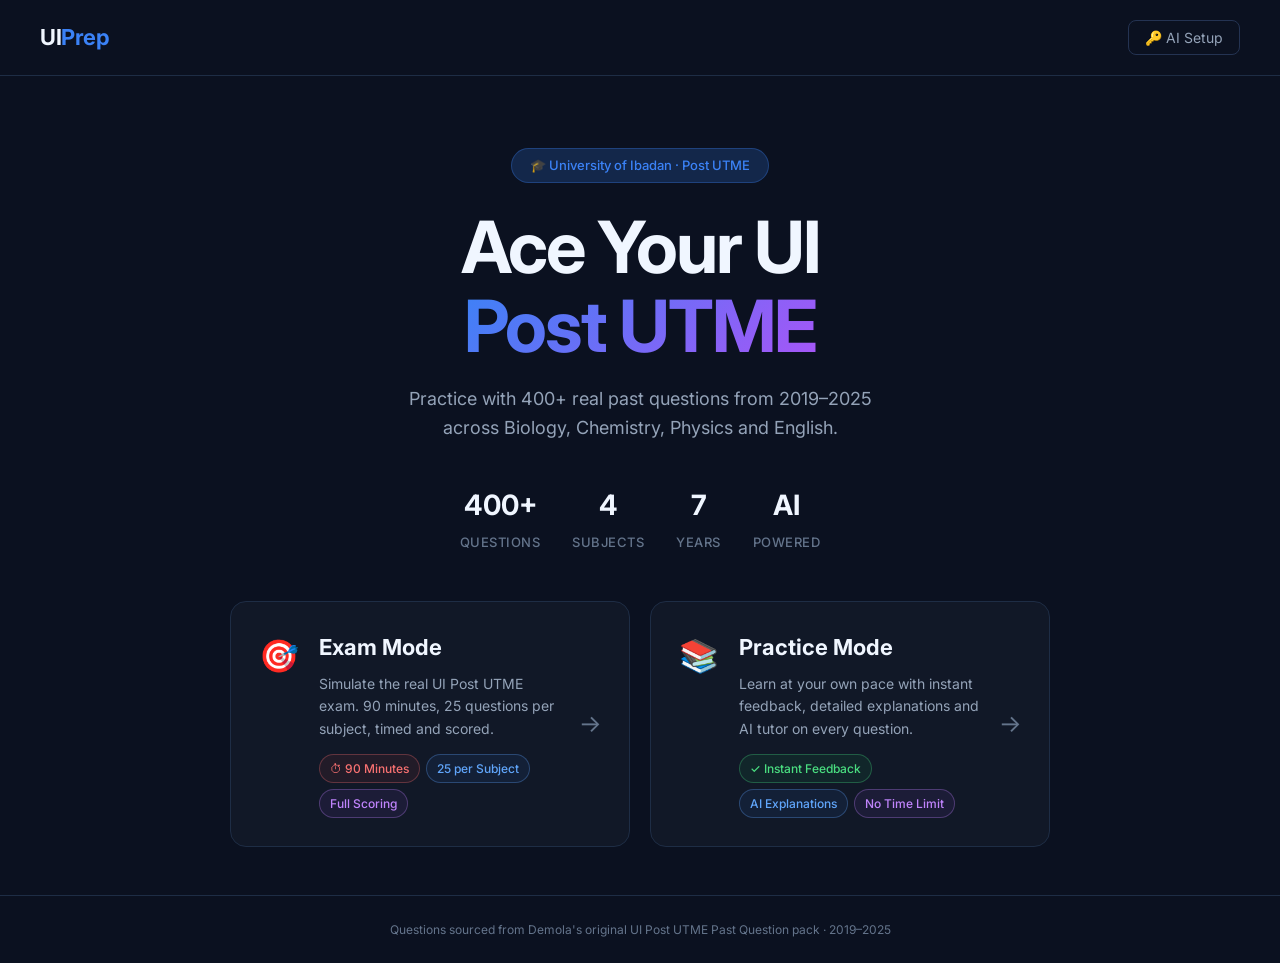
==== frontend/index.html @ 72403f37 "Add favicon and organize app structure and styling Add favicon, update frontend structure with HTML," ====
<!DOCTYPE html>
<html lang="en">
<head>
<meta charset="UTF-8">
<meta name="viewport" content="width=device-width, initial-scale=1.0">
<title>UIPrep — UI Post UTME CBT</title>
<link rel="preconnect" href="https://fonts.googleapis.com">
<link href="https://fonts.googleapis.com/css2?family=Inter:wght@300;400;500;600;700&family=JetBrains+Mono:wght@400;500&display=swap" rel="stylesheet">
<link rel="icon" type="image/svg+xml" href="favicon.svg">
<link rel="stylesheet" href="style.css">
</head>
<body>

<div id="screen-home" class="screen active">
  <div class="home-nav">
    <div class="logo">UI<span>Prep</span></div>
    <div class="home-nav-right">
      <button class="btn-ghost" onclick="showAISetup()">🔑 AI Setup</button>
    </div>
  </div>
  <div class="home-hero">
    <div class="hero-badge">🎓 University of Ibadan · Post UTME</div>
    <h1>Ace Your UI<br><span class="hero-highlight">Post UTME</span></h1>
    <p class="hero-sub">Practice with 400+ real past questions from 2019–2025 across Biology, Chemistry, Physics and English.</p>
    <div class="hero-stats">
      <div class="stat"><span class="stat-num">400+</span><span class="stat-label">Questions</span></div>
      <div class="stat"><span class="stat-num">4</span><span class="stat-label">Subjects</span></div>
      <div class="stat"><span class="stat-num">7</span><span class="stat-label">Years</span></div>
      <div class="stat"><span class="stat-num">AI</span><span class="stat-label">Powered</span></div>
    </div>
  </div>
  <div class="home-modes">
    <div class="mode-card exam-card" onclick="openSetup('exam')">
      <div class="mode-icon">🎯</div>
      <div class="mode-info">
        <h2>Exam Mode</h2>
        <p>Simulate the real UI Post UTME exam. 90 minutes, 25 questions per subject, timed and scored.</p>
        <div class="mode-tags">
          <span class="tag tag-red">⏱ 90 Minutes</span>
          <span class="tag tag-blue">25 per Subject</span>
          <span class="tag tag-purple">Full Scoring</span>
        </div>
      </div>
      <div class="mode-arrow">→</div>
    </div>
    <div class="mode-card practice-card" onclick="openSetup('practice')">
      <div class="mode-icon">📚</div>
      <div class="mode-info">
        <h2>Practice Mode</h2>
        <p>Learn at your own pace with instant feedback, detailed explanations and AI tutor on every question.</p>
        <div class="mode-tags">
          <span class="tag tag-green">✓ Instant Feedback</span>
          <span class="tag tag-blue">AI Explanations</span>
          <span class="tag tag-purple">No Time Limit</span>
        </div>
      </div>
      <div class="mode-arrow">→</div>
    </div>
  </div>
  <div class="home-footer">
    Questions sourced from Demola's original UI Post UTME Past Question pack · 2019–2025
  </div>
</div>

<div id="screen-setup" class="screen">
  <div class="setup-container">
    <button class="back-btn" onclick="showScreen('home')">← Back</button>
    <div class="setup-header">
      <h2 id="setup-title">Exam Setup</h2>
      <p id="setup-sub">Configure your session</p>
    </div>
    <div class="setup-body">
      <div class="setup-field">
        <label>Select Subjects</label>
        <div class="subject-grid" id="subject-grid">
          <div class="subj-chip selected" data-subject="Biology" onclick="toggleSubject(this)">🧬 Biology</div>
          <div class="subj-chip selected" data-subject="Chemistry" onclick="toggleSubject(this)">⚗️ Chemistry</div>
          <div class="subj-chip selected" data-subject="Physics" onclick="toggleSubject(this)">⚡ Physics</div>
          <div class="subj-chip selected" data-subject="English" onclick="toggleSubject(this)">📖 English</div>
        </div>
      </div>
      <div class="setup-field">
        <label>Year</label>
        <div class="select-wrap">
          <select id="year-select">
            <option value="random">🎲 Random (Mix All Years)</option>
            <option value="2019">2019</option>
            <option value="2021">2021</option>
            <option value="2022">2022</option>
            <option value="2023">2023</option>
            <option value="2024">2024</option>
            <option value="2025">2025</option>
          </select>
        </div>
      </div>
      <div class="setup-field" id="count-field">
        <label>Questions per Subject</label>
        <div class="select-wrap">
          <select id="count-select">
            <option value="10">10 Questions</option>
            <option value="20">20 Questions</option>
            <option value="25" selected>25 Questions</option>
            <option value="all">All Available</option>
          </select>
        </div>
      </div>
      <div class="setup-info" id="exam-info">
        <div class="info-row">⏱ Total time: <strong>90 minutes</strong></div>
        <div class="info-row">📝 Questions: <strong>25 per subject</strong></div>
        <div class="info-row">🎯 Format: <strong>Subject-by-subject navigation</strong></div>
      </div>
    </div>
    <button class="btn-primary full-width" onclick="startSession()" id="start-btn">Start Session →</button>
  </div>
</div>

<div id="screen-quiz" class="screen">
  <div class="quiz-layout">
    <div class="quiz-topbar">
      <div class="quiz-logo">UI<span>Prep</span></div>
      <div class="subject-tabs" id="subject-tabs"></div>
      <div class="quiz-topbar-right">
        <div class="timer-wrap" id="timer-wrap">
          <div class="timer-icon">⏱</div>
          <div class="timer-display" id="timer-display">90:00</div>
        </div>
        <button class="btn-submit" onclick="showSubmitConfirm()">Submit</button>
      </div>
    </div>
    <div class="quiz-main">
      <div class="quiz-sidebar">
        <div class="sidebar-header" id="sidebar-header">Biology · 25 Questions</div>
        <div class="q-grid" id="q-grid"></div>
        <div class="sidebar-legend">
          <div class="legend-item"><div class="legend-dot answered"></div> Answered</div>
          <div class="legend-item"><div class="legend-dot flagged"></div> Flagged</div>
          <div class="legend-item"><div class="legend-dot current"></div> Current</div>
          <div class="legend-item"><div class="legend-dot unanswered"></div> Unanswered</div>
        </div>
        <div class="sidebar-progress" id="sidebar-progress"></div>
      </div>
      <div class="quiz-content">
        <div class="q-header">
          <div class="q-meta">
            <span class="q-subject-tag" id="q-subject-tag">Biology</span>
            <span class="q-number">Question <span id="q-num">1</span> of <span id="q-total">25</span></span>
          </div>
          <div class="q-actions">
            <button class="btn-flag" id="flag-btn" onclick="toggleFlag()">⚑ Flag</button>
            <button class="btn-ai" id="ai-hint-btn" onclick="askAI('hint')">🤖 Hint</button>
          </div>
        </div>
        <div class="question-card">
          <div class="q-text" id="q-text">Loading question...</div>
          <div class="options-list" id="options-list"></div>
          <div class="explanation-panel" id="explanation-panel" style="display:none"></div>
          <div class="ai-panel" id="ai-panel" style="display:none">
            <div class="ai-header">
              <span>🤖 AI Assistant</span>
              <button onclick="closeAI()">✕</button>
            </div>
            <div class="ai-content" id="ai-content">
              <div class="ai-loading">Thinking...</div>
            </div>
            <div class="ai-actions" id="ai-actions">
              <button class="btn-ai-action" onclick="askAI('explain')">Full Explanation</button>
            </div>
          </div>
        </div>
        <div class="quiz-footer">
          <button class="btn-nav prev" id="prev-btn" onclick="navigate(-1)">← Previous</button>
          <div class="footer-center">
            <span id="footer-progress">1 / 25</span>
          </div>
          <button class="btn-nav next" id="next-btn" onclick="navigate(1)">Next →</button>
        </div>
      </div>
    </div>
  </div>
</div>

<div id="screen-results" class="screen">
  <div class="results-container">
    <div class="results-header">
      <div class="logo">UI<span>Prep</span></div>
      <h2>Exam Results</h2>
    </div>
    <div class="score-hero">
      <div class="score-circle" id="score-circle">
        <div class="score-percent" id="score-percent">0%</div>
        <div class="score-label">Overall Score</div>
      </div>
      <div class="score-breakdown" id="score-breakdown"></div>
    </div>
    <div class="results-message" id="results-message"></div>
    <div class="subject-scores" id="subject-scores"></div>
    <div class="review-section">
      <div class="review-tabs">
        <button class="rtab active" onclick="setReviewTab('all', this)">All Questions</button>
        <button class="rtab" onclick="setReviewTab('wrong', this)">Wrong</button>
        <button class="rtab" onclick="setReviewTab('unanswered', this)">Unanswered</button>
        <button class="rtab" onclick="setReviewTab('correct', this)">Correct</button>
      </div>
      <div class="review-list" id="review-list"></div>
    </div>
    <div class="results-footer">
      <button class="btn-secondary" onclick="showScreen('home')">← Home</button>
      <button class="btn-primary" onclick="retrySession()">↺ Retry</button>
      <button class="btn-secondary" onclick="openSetup(lastMode)">+ New Session</button>
    </div>
  </div>
</div>

<div class="modal-overlay" id="submit-modal">
  <div class="modal">
    <h3>Submit Exam?</h3>
    <p id="submit-modal-msg">You have unanswered questions. Submit anyway?</p>
    <div class="modal-btns">
      <button class="btn-secondary" onclick="closeModal('submit-modal')">Continue Exam</button>
      <button class="btn-primary" onclick="submitExam()">Submit Now</button>
    </div>
  </div>
</div>

<div class="modal-overlay" id="ai-key-modal">
  <div class="modal ai-modal">
    <div class="ai-modal-header">
      <h3>🤖 AI Setup — Get Free Access</h3>
      <button onclick="closeModal('ai-key-modal')">✕</button>
    </div>
    <div class="ai-modal-body">
      <p>UIPrep uses Google Gemini AI (free tier) to explain questions and give hints.</p>
      <div class="ai-steps">
        <div class="ai-step">
          <span class="step-num">1</span>
          <span>Go to <strong>aistudio.google.com</strong> and sign in with Google</span>
        </div>
        <div class="ai-step">
          <span class="step-num">2</span>
          <span>Click <strong>"Get API key"</strong> → Create API key (completely free)</span>
        </div>
        <div class="ai-step">
          <span class="step-num">3</span>
          <span>Add the key to your Replit secrets as <strong>GEMINI_API_KEY</strong></span>
        </div>
      </div>
      <div class="ai-status" id="ai-status-display">
        Checking AI status...
      </div>
      <p class="ai-note">Without an API key, AI will still work using built-in explanations.</p>
    </div>
    <button class="btn-primary full-width" onclick="closeModal('ai-key-modal')">Got It</button>
  </div>
</div>

<div class="toast" id="toast"></div>

<script src="app.js"></script>
</body>
</html>
---- frontend/style.css ----
*,*::before,*::after{box-sizing:border-box;margin:0;padding:0}
:root{
  --bg:#0b1120;
  --surface:#111827;
  --surface2:#1a2236;
  --border:#1e2d45;
  --border2:#243352;
  --accent:#3b82f6;
  --accent-hover:#2563eb;
  --accent-glow:rgba(59,130,246,0.2);
  --text:#f0f6ff;
  --text2:#94a3b8;
  --text3:#64748b;
  --correct:#22c55e;
  --correct-bg:rgba(34,197,94,0.12);
  --wrong:#ef4444;
  --wrong-bg:rgba(239,68,68,0.12);
  --flag:#f59e0b;
  --flag-bg:rgba(245,158,11,0.12);
  --purple:#a855f7;
  --green:#22c55e;
  --red:#ef4444;
  --bio:#10b981;
  --chem:#f59e0b;
  --phys:#3b82f6;
  --eng:#a855f7;
  --radius:12px;
  --radius-sm:8px;
  --shadow:0 4px 24px rgba(0,0,0,0.4);
  --shadow-sm:0 2px 8px rgba(0,0,0,0.3);
}
body{font-family:'Inter',sans-serif;background:var(--bg);color:var(--text);min-height:100vh;overflow-x:hidden;line-height:1.6}
.screen{display:none}
.screen.active{display:flex;flex-direction:column;min-height:100vh}
button{cursor:pointer;font-family:inherit;border:none;outline:none;transition:all 0.18s}
select{font-family:inherit}
input{font-family:inherit}

/* ── HOME ── */
.home-nav{display:flex;align-items:center;justify-content:space-between;padding:20px 40px;border-bottom:1px solid var(--border)}
.logo{font-size:22px;font-weight:700;color:var(--text);letter-spacing:-0.5px}
.logo span{color:var(--accent)}
.home-nav-right{display:flex;gap:12px}
.btn-ghost{background:transparent;border:1px solid var(--border2);color:var(--text2);padding:8px 16px;border-radius:var(--radius-sm);font-size:14px}
.btn-ghost:hover{border-color:var(--accent);color:var(--accent)}

.home-hero{text-align:center;padding:72px 24px 48px;max-width:680px;margin:0 auto}
.hero-badge{display:inline-block;background:var(--accent-glow);border:1px solid rgba(59,130,246,0.3);color:var(--accent);padding:6px 18px;border-radius:100px;font-size:13px;font-weight:500;margin-bottom:24px}
.home-hero h1{font-size:clamp(42px,7vw,72px);font-weight:700;line-height:1.1;letter-spacing:-2px;margin-bottom:20px;color:var(--text)}
.hero-highlight{background:linear-gradient(135deg,var(--accent),var(--purple));-webkit-background-clip:text;-webkit-text-fill-color:transparent;background-clip:text}
.hero-sub{color:var(--text2);font-size:18px;margin-bottom:40px;max-width:500px;margin-left:auto;margin-right:auto}
.hero-stats{display:flex;gap:32px;justify-content:center;flex-wrap:wrap}
.stat{display:flex;flex-direction:column;align-items:center;gap:4px}
.stat-num{font-size:28px;font-weight:700;color:var(--text)}
.stat-label{font-size:13px;color:var(--text3);font-weight:500;text-transform:uppercase;letter-spacing:0.5px}

.home-modes{display:flex;gap:20px;padding:0 40px 48px;max-width:900px;margin:0 auto;width:100%}
.mode-card{display:flex;align-items:flex-start;gap:20px;background:var(--surface);border:1px solid var(--border);border-radius:16px;padding:28px;cursor:pointer;transition:all 0.2s;flex:1}
.mode-card:hover{border-color:var(--accent);transform:translateY(-2px);box-shadow:0 8px 32px rgba(59,130,246,0.15)}
.mode-icon{font-size:32px;flex-shrink:0}
.mode-info{flex:1}
.mode-info h2{font-size:22px;font-weight:700;margin-bottom:8px}
.mode-info p{color:var(--text2);font-size:14px;line-height:1.6;margin-bottom:14px}
.mode-tags{display:flex;flex-wrap:wrap;gap:6px}
.tag{font-size:12px;font-weight:500;padding:4px 10px;border-radius:100px;border:1px solid}
.tag-red{color:#f87171;border-color:rgba(248,113,113,0.3);background:rgba(239,68,68,0.08)}
.tag-green{color:#4ade80;border-color:rgba(74,222,128,0.3);background:rgba(34,197,94,0.08)}
.tag-blue{color:#60a5fa;border-color:rgba(96,165,250,0.3);background:rgba(59,130,246,0.08)}
.tag-purple{color:#c084fc;border-color:rgba(192,132,252,0.3);background:rgba(168,85,247,0.08)}
.mode-arrow{font-size:24px;color:var(--text3);align-self:center}
.exam-card:hover .mode-arrow,.practice-card:hover .mode-arrow{color:var(--accent);transform:translateX(4px)}
.home-footer{text-align:center;color:var(--text3);font-size:12px;padding:24px;border-top:1px solid var(--border);margin-top:auto}

/* ── SETUP ── */
#screen-setup.active{align-items:center;justify-content:center;padding:40px 20px}
.setup-container{background:var(--surface);border:1px solid var(--border);border-radius:20px;padding:40px;width:100%;max-width:520px;box-shadow:var(--shadow)}
.back-btn{background:transparent;border:1px solid var(--border2);color:var(--text2);padding:8px 16px;border-radius:var(--radius-sm);font-size:14px;margin-bottom:24px}
.back-btn:hover{border-color:var(--accent);color:var(--accent)}
.setup-header{margin-bottom:32px}
.setup-header h2{font-size:24px;font-weight:700;margin-bottom:6px}
.setup-header p{color:var(--text2);font-size:14px}
.setup-field{margin-bottom:22px}
.setup-field label{display:block;font-size:13px;font-weight:600;color:var(--text2);text-transform:uppercase;letter-spacing:0.5px;margin-bottom:10px}
.subject-grid{display:flex;flex-wrap:wrap;gap:8px}
.subj-chip{padding:9px 18px;border:1px solid var(--border2);border-radius:100px;font-size:14px;font-weight:500;cursor:pointer;color:var(--text2);transition:all 0.15s;user-select:none}
.subj-chip:hover{border-color:var(--accent);color:var(--accent)}
.subj-chip.selected{background:var(--accent-glow);border-color:var(--accent);color:var(--accent)}
.select-wrap{position:relative}
.select-wrap select{width:100%;background:var(--surface2);border:1px solid var(--border2);color:var(--text);padding:12px 16px;border-radius:var(--radius-sm);font-size:15px;appearance:none;cursor:pointer}
.select-wrap select:focus{outline:none;border-color:var(--accent)}
.setup-info{background:var(--bg);border:1px solid var(--border);border-radius:var(--radius-sm);padding:16px;margin-bottom:24px}
.info-row{font-size:14px;color:var(--text2);padding:4px 0}
.info-row strong{color:var(--text)}
.btn-primary{background:var(--accent);color:#fff;padding:14px 28px;border-radius:var(--radius-sm);font-size:15px;font-weight:600}
.btn-primary:hover{background:var(--accent-hover);transform:translateY(-1px)}
.btn-secondary{background:var(--surface2);color:var(--text);border:1px solid var(--border2);padding:12px 24px;border-radius:var(--radius-sm);font-size:14px;font-weight:500}
.btn-secondary:hover{border-color:var(--accent);color:var(--accent)}
.full-width{width:100%}

/* ── QUIZ LAYOUT ── */
#screen-quiz.active{display:flex;flex-direction:column;height:100vh;overflow:hidden}
.quiz-layout{display:flex;flex-direction:column;height:100vh}

.quiz-topbar{display:flex;align-items:center;background:var(--surface);border-bottom:1px solid var(--border);padding:0 20px;height:56px;flex-shrink:0;gap:12px}
.quiz-logo{font-size:18px;font-weight:700;flex-shrink:0}
.quiz-logo span{color:var(--accent)}
.subject-tabs{display:flex;gap:4px;flex:1;overflow-x:auto;padding:8px 0;scrollbar-width:none}
.subject-tabs::-webkit-scrollbar{display:none}
.subj-tab{padding:6px 14px;border-radius:6px;font-size:13px;font-weight:500;color:var(--text3);background:transparent;border:none;cursor:pointer;transition:all 0.15s;white-space:nowrap;position:relative}
.subj-tab:hover{color:var(--text);background:var(--surface2)}
.subj-tab.active{color:var(--text);background:var(--surface2);border-bottom:2px solid var(--accent)}
.subj-tab .tab-count{font-size:11px;padding:1px 6px;border-radius:100px;margin-left:6px;background:var(--bg)}
.subj-tab.active .tab-count{background:var(--accent);color:#fff}
.subj-tab[data-color="bio"].active{border-color:var(--bio)}
.subj-tab[data-color="chem"].active{border-color:var(--chem)}
.subj-tab[data-color="phys"].active{border-color:var(--phys)}
.subj-tab[data-color="eng"].active{border-color:var(--eng)}

.quiz-topbar-right{display:flex;align-items:center;gap:12px;flex-shrink:0}
.timer-wrap{display:flex;align-items:center;gap:6px;background:var(--bg);border:1px solid var(--border2);border-radius:var(--radius-sm);padding:6px 12px}
.timer-icon{font-size:14px}
.timer-display{font-family:'JetBrains Mono',monospace;font-size:16px;font-weight:600;color:var(--text);min-width:52px}
.timer-wrap.warn .timer-display{color:var(--flag)}
.timer-wrap.danger .timer-display{color:var(--red);animation:pulse 1s infinite}
@keyframes pulse{0%,100%{opacity:1}50%{opacity:0.5}}
.timer-wrap.hidden{display:none}
.btn-submit{background:var(--wrong);color:#fff;padding:7px 16px;border-radius:var(--radius-sm);font-size:13px;font-weight:600}
.btn-submit:hover{background:#dc2626}

.quiz-main{display:flex;flex:1;overflow:hidden}

.quiz-sidebar{width:220px;background:var(--surface);border-right:1px solid var(--border);display:flex;flex-direction:column;overflow-y:auto;flex-shrink:0}
.sidebar-header{padding:14px 16px 10px;font-size:12px;font-weight:600;color:var(--text3);text-transform:uppercase;letter-spacing:0.5px;border-bottom:1px solid var(--border)}
.q-grid{display:grid;grid-template-columns:repeat(5,1fr);gap:4px;padding:12px}
.q-dot{width:36px;height:36px;border-radius:6px;border:1.5px solid var(--border2);background:var(--surface2);color:var(--text3);font-size:11px;font-weight:600;cursor:pointer;transition:all 0.12s;display:flex;align-items:center;justify-content:center}
.q-dot:hover{border-color:var(--accent);color:var(--accent)}
.q-dot.answered{background:var(--accent-glow);border-color:var(--accent);color:var(--accent)}
.q-dot.flagged{background:var(--flag-bg);border-color:var(--flag);color:var(--flag)}
.q-dot.current{border-color:var(--text);color:var(--text);outline:2px solid rgba(255,255,255,0.3);outline-offset:1px}
.q-dot.answered.current{border-color:var(--text);outline-color:rgba(255,255,255,0.4)}
.q-dot.correct-result{background:var(--correct-bg);border-color:var(--correct);color:var(--correct)}
.q-dot.wrong-result{background:var(--wrong-bg);border-color:var(--wrong);color:var(--wrong)}
.sidebar-legend{padding:8px 12px;display:flex;flex-direction:column;gap:6px;border-top:1px solid var(--border)}
.legend-item{display:flex;align-items:center;gap:8px;font-size:11px;color:var(--text3)}
.legend-dot{width:14px;height:14px;border-radius:3px;border:1.5px solid var(--border2);background:var(--surface2)}
.legend-dot.answered{background:var(--accent-glow);border-color:var(--accent)}
.legend-dot.flagged{background:var(--flag-bg);border-color:var(--flag)}
.legend-dot.current{border-color:var(--text);outline:1.5px solid rgba(255,255,255,0.3);outline-offset:1px}
.legend-dot.unanswered{background:var(--surface2);border-color:var(--border2)}
.sidebar-progress{padding:10px 12px;border-top:1px solid var(--border);margin-top:auto}
.sidebar-progress .prog-row{display:flex;justify-content:space-between;font-size:12px;color:var(--text3);margin-bottom:4px}
.sidebar-progress .prog-bar{height:4px;background:var(--surface2);border-radius:100px;overflow:hidden}
.sidebar-progress .prog-fill{height:100%;background:var(--accent);border-radius:100px;transition:width 0.3s}

.quiz-content{flex:1;display:flex;flex-direction:column;overflow:hidden}
.q-header{display:flex;align-items:center;justify-content:space-between;padding:16px 24px;border-bottom:1px solid var(--border);background:var(--surface);flex-shrink:0}
.q-meta{display:flex;align-items:center;gap:12px}
.q-subject-tag{background:var(--accent-glow);border:1px solid rgba(59,130,246,0.3);color:var(--accent);padding:3px 10px;border-radius:100px;font-size:12px;font-weight:600}
.q-number{font-size:13px;color:var(--text3);font-weight:500}
.q-actions{display:flex;gap:8px}
.btn-flag{background:transparent;border:1.5px solid var(--border2);color:var(--text3);padding:6px 12px;border-radius:var(--radius-sm);font-size:13px;font-weight:500}
.btn-flag:hover{border-color:var(--flag);color:var(--flag)}
.btn-flag.flagged{background:var(--flag-bg);border-color:var(--flag);color:var(--flag)}
.btn-ai{background:linear-gradient(135deg,rgba(168,85,247,0.2),rgba(59,130,246,0.2));border:1.5px solid rgba(168,85,247,0.4);color:#c084fc;padding:6px 12px;border-radius:var(--radius-sm);font-size:13px;font-weight:500}
.btn-ai:hover{background:linear-gradient(135deg,rgba(168,85,247,0.3),rgba(59,130,246,0.3));border-color:#a855f7}

.question-card{flex:1;overflow-y:auto;padding:28px 28px 0}
.q-text{font-size:17px;font-weight:500;line-height:1.7;color:var(--text);margin-bottom:24px}
.options-list{display:flex;flex-direction:column;gap:10px;margin-bottom:24px}
.option{display:flex;align-items:flex-start;gap:14px;padding:14px 18px;border:1.5px solid var(--border2);border-radius:var(--radius);background:var(--surface2);cursor:pointer;transition:all 0.15s;user-select:none}
.option:hover:not(.locked){border-color:var(--accent);background:rgba(59,130,246,0.06)}
.option.selected{border-color:var(--accent);background:var(--accent-glow)}
.option.correct{border-color:var(--correct);background:var(--correct-bg)}
.option.wrong{border-color:var(--wrong);background:var(--wrong-bg)}
.option.locked{cursor:default}
.opt-letter{width:28px;height:28px;border-radius:6px;border:1.5px solid var(--border2);display:flex;align-items:center;justify-content:center;font-size:13px;font-weight:700;flex-shrink:0;transition:all 0.15s;color:var(--text3)}
.option:hover:not(.locked) .opt-letter{border-color:var(--accent);color:var(--accent)}
.option.selected .opt-letter{border-color:var(--accent);color:var(--accent);background:var(--accent-glow)}
.option.correct .opt-letter{border-color:var(--correct);color:var(--correct);background:var(--correct-bg)}
.option.wrong .opt-letter{border-color:var(--wrong);color:var(--wrong);background:var(--wrong-bg)}
.opt-text{font-size:15px;line-height:1.5;color:var(--text);flex:1;padding-top:2px}

.explanation-panel{background:linear-gradient(135deg,rgba(34,197,94,0.08),rgba(59,130,246,0.06));border:1px solid rgba(34,197,94,0.25);border-radius:var(--radius);padding:18px;margin-bottom:16px;font-size:14px;line-height:1.7;color:var(--text2)}
.explanation-panel strong{color:var(--correct)}

.ai-panel{background:linear-gradient(135deg,rgba(168,85,247,0.08),rgba(59,130,246,0.06));border:1px solid rgba(168,85,247,0.3);border-radius:var(--radius);padding:18px;margin-bottom:16px}
.ai-header{display:flex;justify-content:space-between;align-items:center;margin-bottom:12px;font-size:13px;font-weight:600;color:#c084fc}
.ai-header button{background:transparent;border:none;color:var(--text3);font-size:18px;padding:0}
.ai-content{font-size:14px;line-height:1.7;color:var(--text2);min-height:40px}
.ai-loading{color:var(--text3);font-style:italic;animation:pulse 1.5s infinite}
.ai-actions{display:flex;gap:8px;margin-top:12px}
.btn-ai-action{background:rgba(168,85,247,0.15);border:1px solid rgba(168,85,247,0.3);color:#c084fc;padding:6px 14px;border-radius:6px;font-size:12px;font-weight:500}
.btn-ai-action:hover{background:rgba(168,85,247,0.25)}

.quiz-footer{display:flex;align-items:center;justify-content:space-between;padding:16px 28px;border-top:1px solid var(--border);background:var(--surface);flex-shrink:0}
.btn-nav{background:var(--surface2);border:1.5px solid var(--border2);color:var(--text);padding:10px 20px;border-radius:var(--radius-sm);font-size:14px;font-weight:500}
.btn-nav:hover:not(:disabled){border-color:var(--accent);color:var(--accent)}
.btn-nav:disabled{opacity:0.35;cursor:not-allowed}
.footer-center{font-size:14px;color:var(--text3);font-weight:500}

/* ── RESULTS ── */
#screen-results.active{display:block;overflow-y:auto}
.results-container{max-width:900px;margin:0 auto;padding:40px 20px}
.results-header{display:flex;align-items:center;justify-content:space-between;margin-bottom:40px}
.results-header h2{font-size:24px;font-weight:700;color:var(--text2)}

.score-hero{display:flex;gap:40px;align-items:center;margin-bottom:32px;background:var(--surface);border:1px solid var(--border);border-radius:20px;padding:40px;flex-wrap:wrap}
.score-circle{width:160px;height:160px;border-radius:50%;border:6px solid var(--border2);display:flex;flex-direction:column;align-items:center;justify-content:center;flex-shrink:0;position:relative}
.score-circle.pass{border-color:var(--correct);box-shadow:0 0 40px rgba(34,197,94,0.2)}
.score-circle.fail{border-color:var(--wrong);box-shadow:0 0 40px rgba(239,68,68,0.2)}
.score-percent{font-size:40px;font-weight:700}
.score-circle.pass .score-percent{color:var(--correct)}
.score-circle.fail .score-percent{color:var(--wrong)}
.score-label{font-size:12px;color:var(--text3);font-weight:500;text-transform:uppercase;letter-spacing:0.5px}

.score-breakdown{display:flex;flex-direction:column;gap:12px;flex:1}
.score-row{display:flex;align-items:center;gap:12px}
.score-row-label{font-size:14px;color:var(--text2);width:100px}
.score-row-num{font-size:20px;font-weight:700;width:48px}
.score-row-num.correct{color:var(--correct)}
.score-row-num.wrong{color:var(--wrong)}
.score-row-num.unanswered{color:var(--text3)}
.score-row-bar{flex:1;height:8px;background:var(--surface2);border-radius:100px;overflow:hidden}
.score-bar-fill{height:100%;border-radius:100px}
.score-bar-fill.correct{background:var(--correct)}
.score-bar-fill.wrong{background:var(--wrong)}
.score-bar-fill.unanswered{background:var(--text3)}

.results-message{text-align:center;font-size:20px;font-weight:600;margin-bottom:32px;padding:20px;background:var(--surface);border:1px solid var(--border);border-radius:var(--radius)}

.subject-scores{display:grid;grid-template-columns:repeat(auto-fit,minmax(180px,1fr));gap:14px;margin-bottom:32px}
.subj-score-card{background:var(--surface);border:1px solid var(--border);border-radius:var(--radius);padding:20px;border-top:3px solid var(--accent)}
.subj-score-card[data-color="bio"]{border-top-color:var(--bio)}
.subj-score-card[data-color="chem"]{border-top-color:var(--chem)}
.subj-score-card[data-color="phys"]{border-top-color:var(--phys)}
.subj-score-card[data-color="eng"]{border-top-color:var(--eng)}
.ssc-name{font-size:13px;font-weight:600;color:var(--text3);margin-bottom:6px;text-transform:uppercase;letter-spacing:0.5px}
.ssc-score{font-size:32px;font-weight:700;margin-bottom:2px}
.ssc-detail{font-size:12px;color:var(--text3)}

.review-section{background:var(--surface);border:1px solid var(--border);border-radius:20px;padding:28px;margin-bottom:32px}
.review-tabs{display:flex;gap:8px;margin-bottom:24px;flex-wrap:wrap}
.rtab{background:transparent;border:1.5px solid var(--border2);color:var(--text3);padding:8px 16px;border-radius:100px;font-size:13px;font-weight:500}
.rtab:hover{border-color:var(--accent);color:var(--accent)}
.rtab.active{background:var(--accent);border-color:var(--accent);color:#fff}

.review-item{border:1px solid var(--border);border-radius:var(--radius);padding:20px;margin-bottom:14px;background:var(--bg)}
.review-item.r-correct{border-color:rgba(34,197,94,0.2)}
.review-item.r-wrong{border-color:rgba(239,68,68,0.2)}
.r-meta{font-size:12px;color:var(--text3);font-weight:600;margin-bottom:8px;text-transform:uppercase;letter-spacing:0.3px}
.r-question{font-size:15px;color:var(--text);margin-bottom:12px;line-height:1.6}
.r-answers{display:flex;flex-direction:column;gap:6px;margin-bottom:12px}
.r-answer-chip{display:inline-flex;align-items:center;gap:6px;font-size:13px;padding:5px 12px;border-radius:6px;font-weight:500}
.r-answer-chip.your-correct{background:var(--correct-bg);color:var(--correct)}
.r-answer-chip.your-wrong{background:var(--wrong-bg);color:var(--wrong)}
.r-answer-chip.correct-ans{background:var(--correct-bg);color:var(--correct)}
.r-answer-chip.unanswered{background:var(--wrong-bg);color:var(--wrong)}
.toggle-exp-btn{background:transparent;border:1px solid var(--border2);color:var(--text3);padding:5px 12px;border-radius:6px;font-size:12px}
.toggle-exp-btn:hover{border-color:var(--accent);color:var(--accent)}
.r-exp{font-size:13px;color:var(--text2);line-height:1.7;margin-top:10px;padding:12px;background:var(--surface);border-radius:6px;display:none}
.r-exp.show{display:block}

.results-footer{display:flex;gap:12px;justify-content:center;flex-wrap:wrap;margin-bottom:40px}

/* ── MODALS ── */
.modal-overlay{display:none;position:fixed;inset:0;background:rgba(0,0,0,0.7);z-index:1000;align-items:center;justify-content:center;padding:20px}
.modal-overlay.open{display:flex}
.modal{background:var(--surface);border:1px solid var(--border2);border-radius:16px;padding:32px;max-width:440px;width:100%;box-shadow:var(--shadow)}
.modal h3{font-size:20px;font-weight:700;margin-bottom:12px}
.modal p{color:var(--text2);font-size:15px;margin-bottom:24px;line-height:1.6}
.modal-btns{display:flex;gap:12px;justify-content:flex-end}
.ai-modal{max-width:500px}
.ai-modal-header{display:flex;align-items:center;justify-content:space-between;margin-bottom:20px}
.ai-modal-header h3{font-size:18px;font-weight:700}
.ai-modal-header button{background:transparent;border:none;color:var(--text3);font-size:20px}
.ai-modal-body p{color:var(--text2);font-size:14px;line-height:1.6;margin-bottom:16px}
.ai-steps{display:flex;flex-direction:column;gap:12px;margin-bottom:16px}
.ai-step{display:flex;align-items:flex-start;gap:12px;font-size:14px;color:var(--text2)}
.step-num{width:24px;height:24px;border-radius:50%;background:var(--accent);color:#fff;font-size:12px;font-weight:700;display:flex;align-items:center;justify-content:center;flex-shrink:0;margin-top:1px}
.ai-status{padding:12px;border-radius:var(--radius-sm);font-size:14px;font-weight:500;margin-bottom:14px;text-align:center}
.ai-status.enabled{background:var(--correct-bg);color:var(--correct);border:1px solid rgba(34,197,94,0.3)}
.ai-status.disabled{background:var(--flag-bg);color:var(--flag);border:1px solid rgba(245,158,11,0.3)}
.ai-note{font-size:12px;color:var(--text3);font-style:italic;margin-bottom:20px}

/* ── TOAST ── */
.toast{position:fixed;bottom:32px;left:50%;transform:translateX(-50%) translateY(20px);background:var(--surface2);border:1px solid var(--border2);color:var(--text);padding:10px 20px;border-radius:100px;font-size:14px;font-weight:500;z-index:2000;opacity:0;transition:all 0.25s;pointer-events:none;white-space:nowrap;box-shadow:var(--shadow)}
.toast.show{opacity:1;transform:translateX(-50%) translateY(0)}

/* ── RESPONSIVE ── */
@media(max-width:768px){
  .home-nav{padding:16px 20px}
  .home-hero{padding:48px 20px 32px}
  .home-modes{flex-direction:column;padding:0 20px 40px}
  .mode-card{flex-direction:column;gap:14px}
  .mode-arrow{display:none}
  .quiz-topbar{padding:0 12px;gap:8px}
  .quiz-sidebar{display:none}
  .q-header{padding:12px 16px}
  .question-card{padding:16px 16px 0}
  .quiz-footer{padding:12px 16px}
  .hero-stats{gap:20px}
  .score-hero{flex-direction:column;align-items:flex-start;gap:24px;padding:24px}
}
@media(max-width:480px){
  .subject-tabs{gap:2px}
  .subj-tab{padding:4px 10px;font-size:12px}
  .timer-display{font-size:14px}
}
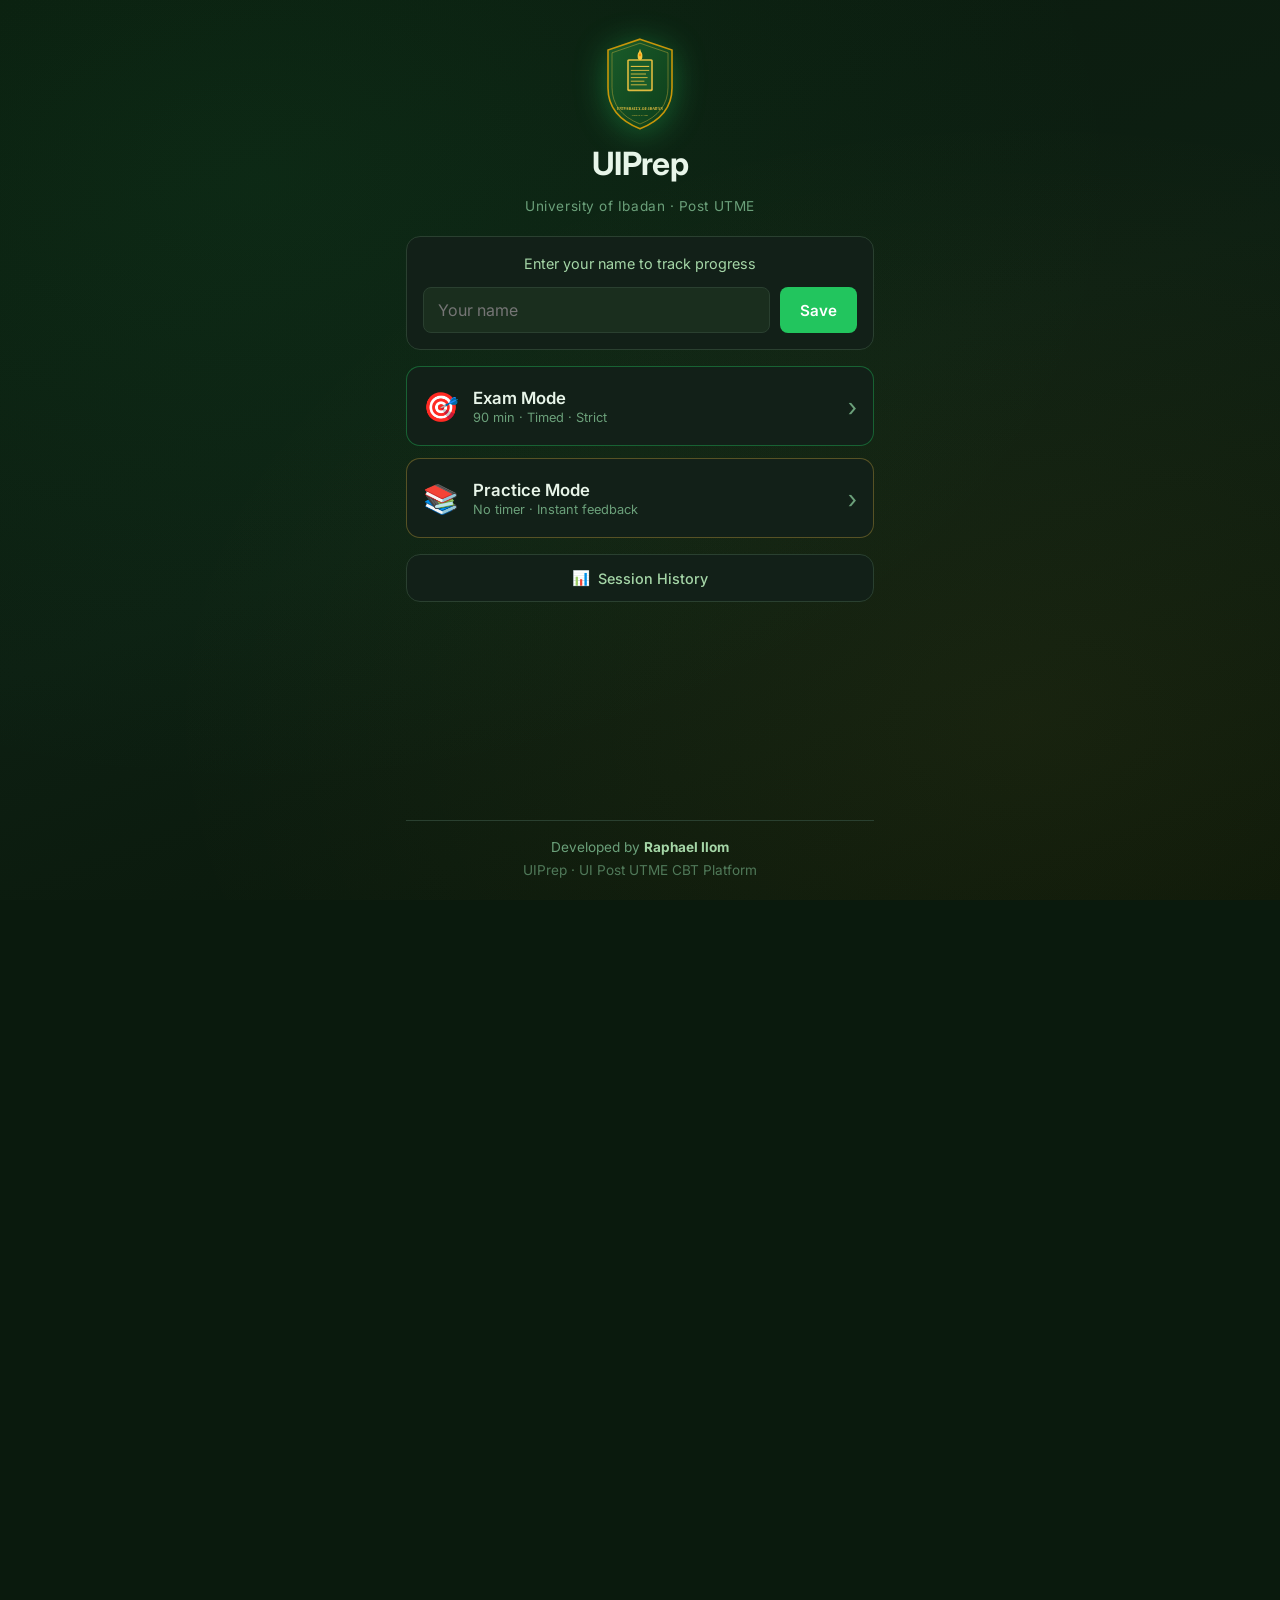
==== commit d1bba805: "Update application styling and integrate University of Ibadan branding Refactor UI and backend to in" ====
--- a/frontend/index.html
+++ b/frontend/index.html
@@ -2,258 +2,266 @@
 <html lang="en">
 <head>
 <meta charset="UTF-8">
-<meta name="viewport" content="width=device-width, initial-scale=1.0">
+<meta name="viewport" content="width=device-width, initial-scale=1.0, maximum-scale=1.0, user-scalable=no">
+<meta name="theme-color" content="#0d1f12">
+<meta name="apple-mobile-web-app-capable" content="yes">
+<meta name="apple-mobile-web-app-status-bar-style" content="black-translucent">
 <title>UIPrep — UI Post UTME CBT</title>
 <link rel="preconnect" href="https://fonts.googleapis.com">
-<link href="https://fonts.googleapis.com/css2?family=Inter:wght@300;400;500;600;700&family=JetBrains+Mono:wght@400;500&display=swap" rel="stylesheet">
-<link rel="icon" type="image/svg+xml" href="favicon.svg">
+<link href="https://fonts.googleapis.com/css2?family=Inter:wght@300;400;500;600;700&display=swap" rel="stylesheet">
 <link rel="stylesheet" href="style.css">
+<link rel="icon" type="image/svg+xml" href="assets/ui_logo.svg">
 </head>
 <body>
 
 <div id="screen-home" class="screen active">
-  <div class="home-nav">
-    <div class="logo">UI<span>Prep</span></div>
-    <div class="home-nav-right">
-      <button class="btn-ghost" onclick="showAISetup()">🔑 AI Setup</button>
-    </div>
-  </div>
-  <div class="home-hero">
-    <div class="hero-badge">🎓 University of Ibadan · Post UTME</div>
-    <h1>Ace Your UI<br><span class="hero-highlight">Post UTME</span></h1>
-    <p class="hero-sub">Practice with 400+ real past questions from 2019–2025 across Biology, Chemistry, Physics and English.</p>
-    <div class="hero-stats">
-      <div class="stat"><span class="stat-num">400+</span><span class="stat-label">Questions</span></div>
-      <div class="stat"><span class="stat-num">4</span><span class="stat-label">Subjects</span></div>
-      <div class="stat"><span class="stat-num">7</span><span class="stat-label">Years</span></div>
-      <div class="stat"><span class="stat-num">AI</span><span class="stat-label">Powered</span></div>
-    </div>
-  </div>
-  <div class="home-modes">
-    <div class="mode-card exam-card" onclick="openSetup('exam')">
-      <div class="mode-icon">🎯</div>
-      <div class="mode-info">
-        <h2>Exam Mode</h2>
-        <p>Simulate the real UI Post UTME exam. 90 minutes, 25 questions per subject, timed and scored.</p>
-        <div class="mode-tags">
-          <span class="tag tag-red">⏱ 90 Minutes</span>
-          <span class="tag tag-blue">25 per Subject</span>
-          <span class="tag tag-purple">Full Scoring</span>
-        </div>
-      </div>
-      <div class="mode-arrow">→</div>
-    </div>
-    <div class="mode-card practice-card" onclick="openSetup('practice')">
-      <div class="mode-icon">📚</div>
-      <div class="mode-info">
-        <h2>Practice Mode</h2>
-        <p>Learn at your own pace with instant feedback, detailed explanations and AI tutor on every question.</p>
-        <div class="mode-tags">
-          <span class="tag tag-green">✓ Instant Feedback</span>
-          <span class="tag tag-blue">AI Explanations</span>
-          <span class="tag tag-purple">No Time Limit</span>
-        </div>
-      </div>
-      <div class="mode-arrow">→</div>
-    </div>
-  </div>
-  <div class="home-footer">
-    Questions sourced from Demola's original UI Post UTME Past Question pack · 2019–2025
+  <div class="home-bg"></div>
+  <div class="home-content">
+    <div class="home-header">
+      <img src="assets/ui_logo.svg" alt="UI Crest" class="home-logo">
+      <h1 class="home-title">UIPrep</h1>
+      <p class="home-subtitle">University of Ibadan · Post UTME</p>
+    </div>
+
+    <div id="welcome-card" class="welcome-card hidden">
+      <div class="welcome-top">
+        <div class="welcome-text">
+          <span class="welcome-hi">Welcome back,</span>
+          <span id="welcome-name" class="welcome-name"></span>
+        </div>
+        <button class="change-name-btn" onclick="showNameInput()">✎</button>
+      </div>
+      <div class="welcome-stats">
+        <div class="wstat"><span id="wstat-sessions">0</span><small>Sessions</small></div>
+        <div class="wstat"><span id="wstat-avg">—</span><small>Avg Score</small></div>
+        <div class="wstat"><span id="wstat-best">—</span><small>Best</small></div>
+      </div>
+    </div>
+
+    <div id="new-user-card" class="new-user-card">
+      <p>Enter your name to track progress</p>
+      <div class="name-input-row">
+        <input type="text" id="home-name-input" placeholder="Your name" maxlength="30" autocomplete="off" autocorrect="off">
+        <button class="btn-save-name" onclick="saveName()">Save</button>
+      </div>
+    </div>
+
+    <div class="mode-cards">
+      <button class="mode-card mode-exam" onclick="openSetup('exam')">
+        <div class="mode-icon">🎯</div>
+        <div class="mode-info">
+          <h3>Exam Mode</h3>
+          <p>90 min · Timed · Strict</p>
+        </div>
+        <span class="mode-arrow">›</span>
+      </button>
+      <button class="mode-card mode-practice" onclick="openSetup('practice')">
+        <div class="mode-icon">📚</div>
+        <div class="mode-info">
+          <h3>Practice Mode</h3>
+          <p>No timer · Instant feedback</p>
+        </div>
+        <span class="mode-arrow">›</span>
+      </button>
+    </div>
+
+    <button class="history-btn" onclick="showScreen('history')">
+      <span>📊</span> Session History
+    </button>
+
+    <footer class="home-footer">
+      <p>Developed by <strong>Raphael Ilom</strong></p>
+      <p class="footer-sub">UIPrep · UI Post UTME CBT Platform</p>
+    </footer>
   </div>
 </div>
 
 <div id="screen-setup" class="screen">
-  <div class="setup-container">
-    <button class="back-btn" onclick="showScreen('home')">← Back</button>
-    <div class="setup-header">
-      <h2 id="setup-title">Exam Setup</h2>
-      <p id="setup-sub">Configure your session</p>
-    </div>
-    <div class="setup-body">
-      <div class="setup-field">
-        <label>Select Subjects</label>
-        <div class="subject-grid" id="subject-grid">
-          <div class="subj-chip selected" data-subject="Biology" onclick="toggleSubject(this)">🧬 Biology</div>
-          <div class="subj-chip selected" data-subject="Chemistry" onclick="toggleSubject(this)">⚗️ Chemistry</div>
-          <div class="subj-chip selected" data-subject="Physics" onclick="toggleSubject(this)">⚡ Physics</div>
-          <div class="subj-chip selected" data-subject="English" onclick="toggleSubject(this)">📖 English</div>
-        </div>
-      </div>
-      <div class="setup-field">
-        <label>Year</label>
-        <div class="select-wrap">
-          <select id="year-select">
-            <option value="random">🎲 Random (Mix All Years)</option>
-            <option value="2019">2019</option>
-            <option value="2021">2021</option>
-            <option value="2022">2022</option>
-            <option value="2023">2023</option>
-            <option value="2024">2024</option>
-            <option value="2025">2025</option>
-          </select>
-        </div>
-      </div>
-      <div class="setup-field" id="count-field">
-        <label>Questions per Subject</label>
-        <div class="select-wrap">
-          <select id="count-select">
-            <option value="10">10 Questions</option>
-            <option value="20">20 Questions</option>
-            <option value="25" selected>25 Questions</option>
-            <option value="all">All Available</option>
-          </select>
-        </div>
-      </div>
-      <div class="setup-info" id="exam-info">
-        <div class="info-row">⏱ Total time: <strong>90 minutes</strong></div>
-        <div class="info-row">📝 Questions: <strong>25 per subject</strong></div>
-        <div class="info-row">🎯 Format: <strong>Subject-by-subject navigation</strong></div>
-      </div>
-    </div>
-    <button class="btn-primary full-width" onclick="startSession()" id="start-btn">Start Session →</button>
-  </div>
-</div>
-
-<div id="screen-quiz" class="screen">
-  <div class="quiz-layout">
-    <div class="quiz-topbar">
-      <div class="quiz-logo">UI<span>Prep</span></div>
-      <div class="subject-tabs" id="subject-tabs"></div>
-      <div class="quiz-topbar-right">
-        <div class="timer-wrap" id="timer-wrap">
-          <div class="timer-icon">⏱</div>
-          <div class="timer-display" id="timer-display">90:00</div>
-        </div>
-        <button class="btn-submit" onclick="showSubmitConfirm()">Submit</button>
-      </div>
-    </div>
-    <div class="quiz-main">
-      <div class="quiz-sidebar">
-        <div class="sidebar-header" id="sidebar-header">Biology · 25 Questions</div>
-        <div class="q-grid" id="q-grid"></div>
-        <div class="sidebar-legend">
-          <div class="legend-item"><div class="legend-dot answered"></div> Answered</div>
-          <div class="legend-item"><div class="legend-dot flagged"></div> Flagged</div>
-          <div class="legend-item"><div class="legend-dot current"></div> Current</div>
-          <div class="legend-item"><div class="legend-dot unanswered"></div> Unanswered</div>
-        </div>
-        <div class="sidebar-progress" id="sidebar-progress"></div>
-      </div>
-      <div class="quiz-content">
-        <div class="q-header">
-          <div class="q-meta">
-            <span class="q-subject-tag" id="q-subject-tag">Biology</span>
-            <span class="q-number">Question <span id="q-num">1</span> of <span id="q-total">25</span></span>
-          </div>
-          <div class="q-actions">
-            <button class="btn-flag" id="flag-btn" onclick="toggleFlag()">⚑ Flag</button>
-            <button class="btn-ai" id="ai-hint-btn" onclick="askAI('hint')">🤖 Hint</button>
-          </div>
-        </div>
-        <div class="question-card">
-          <div class="q-text" id="q-text">Loading question...</div>
-          <div class="options-list" id="options-list"></div>
-          <div class="explanation-panel" id="explanation-panel" style="display:none"></div>
-          <div class="ai-panel" id="ai-panel" style="display:none">
-            <div class="ai-header">
-              <span>🤖 AI Assistant</span>
-              <button onclick="closeAI()">✕</button>
-            </div>
-            <div class="ai-content" id="ai-content">
-              <div class="ai-loading">Thinking...</div>
-            </div>
-            <div class="ai-actions" id="ai-actions">
-              <button class="btn-ai-action" onclick="askAI('explain')">Full Explanation</button>
-            </div>
-          </div>
-        </div>
-        <div class="quiz-footer">
-          <button class="btn-nav prev" id="prev-btn" onclick="navigate(-1)">← Previous</button>
-          <div class="footer-center">
-            <span id="footer-progress">1 / 25</span>
-          </div>
-          <button class="btn-nav next" id="next-btn" onclick="navigate(1)">Next →</button>
-        </div>
-      </div>
-    </div>
+  <div class="top-bar">
+    <button class="back-btn" onclick="showScreen('home')">‹ Back</button>
+    <h2 id="setup-title">Exam Mode</h2>
+    <div></div>
+  </div>
+  <div class="screen-body">
+    <p class="setup-sub" id="setup-sub">Configure your timed exam session</p>
+
+    <div class="setup-section">
+      <label class="setup-label">Select Subjects</label>
+      <div id="subject-grid" class="subject-grid">
+        <button class="subj-chip selected" data-subject="Biology" onclick="toggleSubject(this)">
+          <span>🧬</span> Biology
+        </button>
+        <button class="subj-chip selected" data-subject="Chemistry" onclick="toggleSubject(this)">
+          <span>⚗️</span> Chemistry
+        </button>
+        <button class="subj-chip selected" data-subject="Physics" onclick="toggleSubject(this)">
+          <span>⚡</span> Physics
+        </button>
+        <button class="subj-chip selected" data-subject="English" onclick="toggleSubject(this)">
+          <span>📖</span> English
+        </button>
+      </div>
+    </div>
+
+    <div class="setup-section">
+      <label class="setup-label">Year</label>
+      <select id="year-select" class="setup-select">
+        <option value="random">Random (Mixed Years)</option>
+        <option value="2025">2025</option>
+        <option value="2024">2024</option>
+        <option value="2023">2023</option>
+        <option value="2022">2022</option>
+        <option value="2021">2021</option>
+        <option value="2020">2020</option>
+        <option value="2019">2019</option>
+      </select>
+    </div>
+
+    <div class="setup-section" id="count-field">
+      <label class="setup-label">Questions per Subject</label>
+      <select id="count-select" class="setup-select">
+        <option value="10">10 questions</option>
+        <option value="25" selected>25 questions</option>
+        <option value="all">All available</option>
+      </select>
+    </div>
+
+    <div id="exam-info" class="exam-info-box">
+      <span>⏱</span>
+      <div>
+        <strong>90 minutes total</strong>
+        <p>AI hints are locked until you submit</p>
+      </div>
+    </div>
+
+    <button id="start-btn" class="btn-start" onclick="startSession()">Start Session</button>
+  </div>
+</div>
+
+<div id="screen-quiz" class="screen quiz-screen">
+  <div class="quiz-header" id="quiz-header">
+    <div class="quiz-header-left">
+      <button class="quit-btn" onclick="confirmQuit()">✕</button>
+      <div class="quiz-subject-info">
+        <span id="quiz-subject-name" class="quiz-subj-name">Biology</span>
+        <span id="quiz-progress-text" class="quiz-progress-text">Q 1 / 25</span>
+      </div>
+    </div>
+    <div id="quiz-timer" class="quiz-timer hidden">⏱ <span id="timer-display">90:00</span></div>
+  </div>
+
+  <div class="subject-tabs-wrap">
+    <div class="subject-tabs-row" id="subject-tabs-row"></div>
+  </div>
+
+  <div class="quiz-body" id="quiz-body">
+    <div class="question-card" id="question-card">
+      <div class="question-number" id="question-number">Question 1</div>
+      <div class="question-text" id="question-text"></div>
+      <div class="options-list" id="options-list"></div>
+    </div>
+
+    <div id="practice-feedback" class="practice-feedback hidden">
+      <div class="feedback-header">
+        <div class="feedback-badge" id="feedback-badge"></div>
+      </div>
+      <div class="feedback-exp" id="feedback-exp"></div>
+      <button class="btn-ai-hint" id="practice-ai-btn" onclick="toggleAI()">
+        <span>✨</span> Get AI Explanation
+      </button>
+      <div id="ai-box" class="ai-box hidden">
+        <div class="ai-box-header">
+          <span>✨ AI Explanation</span>
+          <button onclick="closeAIBox()">✕</button>
+        </div>
+        <div id="ai-content" class="ai-content"></div>
+      </div>
+    </div>
+  </div>
+
+  <div class="quiz-footer">
+    <button class="qnav-btn nav-prev" id="btn-prev" onclick="navigate(-1)">‹</button>
+    <button class="qnav-center grid-open-btn" onclick="openQuestionGrid()">
+      <span id="grid-btn-label">1 / 25</span>
+      <small>tap for grid</small>
+    </button>
+    <button class="flag-btn" id="flag-btn" onclick="toggleFlag()">⚑</button>
+    <button class="qnav-btn nav-next" id="btn-next" onclick="navigate(1)">›</button>
+  </div>
+
+  <div class="submit-bar hidden" id="submit-bar">
+    <button class="btn-submit-exam" onclick="submitExam()">Submit Exam</button>
   </div>
 </div>
 
 <div id="screen-results" class="screen">
-  <div class="results-container">
-    <div class="results-header">
-      <div class="logo">UI<span>Prep</span></div>
-      <h2>Exam Results</h2>
-    </div>
-    <div class="score-hero">
-      <div class="score-circle" id="score-circle">
-        <div class="score-percent" id="score-percent">0%</div>
-        <div class="score-label">Overall Score</div>
-      </div>
-      <div class="score-breakdown" id="score-breakdown"></div>
-    </div>
-    <div class="results-message" id="results-message"></div>
-    <div class="subject-scores" id="subject-scores"></div>
+  <div class="top-bar">
+    <button class="back-btn" onclick="showScreen('home')">✕ Close</button>
+    <h2>Results</h2>
+    <div></div>
+  </div>
+  <div class="screen-body results-body">
+    <div class="score-circle-wrap">
+      <svg class="score-ring" viewBox="0 0 120 120" width="160" height="160">
+        <circle cx="60" cy="60" r="52" fill="none" stroke="#1e3a26" stroke-width="10"/>
+        <circle id="score-ring-fill" cx="60" cy="60" r="52" fill="none" stroke="#4ade80" stroke-width="10"
+          stroke-dasharray="326.7" stroke-dashoffset="326.7" stroke-linecap="round"
+          transform="rotate(-90 60 60)" style="transition:stroke-dashoffset 1.2s ease"/>
+      </svg>
+      <div class="score-inner">
+        <div id="result-pct" class="result-pct">0%</div>
+        <div id="result-fraction" class="result-fraction">0/0</div>
+      </div>
+    </div>
+
+    <div id="result-grade" class="result-grade"></div>
+
+    <div class="subject-breakdown" id="subject-breakdown"></div>
+
+    <div id="post-exam-ai-banner" class="post-exam-ai-banner hidden">
+      <span>✨</span>
+      <p>AI explanations are now unlocked. Review below to learn from mistakes.</p>
+    </div>
+
     <div class="review-section">
       <div class="review-tabs">
-        <button class="rtab active" onclick="setReviewTab('all', this)">All Questions</button>
-        <button class="rtab" onclick="setReviewTab('wrong', this)">Wrong</button>
-        <button class="rtab" onclick="setReviewTab('unanswered', this)">Unanswered</button>
+        <button class="rtab active" onclick="setReviewTab('wrong', this)">Wrong</button>
         <button class="rtab" onclick="setReviewTab('correct', this)">Correct</button>
-      </div>
-      <div class="review-list" id="review-list"></div>
-    </div>
-    <div class="results-footer">
-      <button class="btn-secondary" onclick="showScreen('home')">← Home</button>
-      <button class="btn-primary" onclick="retrySession()">↺ Retry</button>
-      <button class="btn-secondary" onclick="openSetup(lastMode)">+ New Session</button>
-    </div>
-  </div>
-</div>
-
-<div class="modal-overlay" id="submit-modal">
-  <div class="modal">
-    <h3>Submit Exam?</h3>
-    <p id="submit-modal-msg">You have unanswered questions. Submit anyway?</p>
-    <div class="modal-btns">
-      <button class="btn-secondary" onclick="closeModal('submit-modal')">Continue Exam</button>
-      <button class="btn-primary" onclick="submitExam()">Submit Now</button>
-    </div>
-  </div>
-</div>
-
-<div class="modal-overlay" id="ai-key-modal">
-  <div class="modal ai-modal">
-    <div class="ai-modal-header">
-      <h3>🤖 AI Setup — Get Free Access</h3>
-      <button onclick="closeModal('ai-key-modal')">✕</button>
-    </div>
-    <div class="ai-modal-body">
-      <p>UIPrep uses Google Gemini AI (free tier) to explain questions and give hints.</p>
-      <div class="ai-steps">
-        <div class="ai-step">
-          <span class="step-num">1</span>
-          <span>Go to <strong>aistudio.google.com</strong> and sign in with Google</span>
-        </div>
-        <div class="ai-step">
-          <span class="step-num">2</span>
-          <span>Click <strong>"Get API key"</strong> → Create API key (completely free)</span>
-        </div>
-        <div class="ai-step">
-          <span class="step-num">3</span>
-          <span>Add the key to your Replit secrets as <strong>GEMINI_API_KEY</strong></span>
-        </div>
-      </div>
-      <div class="ai-status" id="ai-status-display">
-        Checking AI status...
-      </div>
-      <p class="ai-note">Without an API key, AI will still work using built-in explanations.</p>
-    </div>
-    <button class="btn-primary full-width" onclick="closeModal('ai-key-modal')">Got It</button>
-  </div>
-</div>
-
-<div class="toast" id="toast"></div>
+        <button class="rtab" onclick="setReviewTab('unanswered', this)">Skipped</button>
+        <button class="rtab" onclick="setReviewTab('all', this)">All</button>
+      </div>
+      <div id="review-list" class="review-list"></div>
+    </div>
+  </div>
+</div>
+
+<div id="screen-history" class="screen">
+  <div class="top-bar">
+    <button class="back-btn" onclick="showScreen('home')">‹ Back</button>
+    <h2>Session History</h2>
+    <div></div>
+  </div>
+  <div class="screen-body">
+    <div id="history-list" class="history-list"></div>
+  </div>
+</div>
+
+<div id="question-grid-sheet" class="bottom-sheet hidden">
+  <div class="sheet-overlay" onclick="closeQuestionGrid()"></div>
+  <div class="sheet-panel">
+    <div class="sheet-handle"></div>
+    <div class="sheet-subject-tabs" id="sheet-tabs"></div>
+    <div class="grid-legend">
+      <span class="leg answered"></span>Answered
+      <span class="leg flagged"></span>Flagged
+      <span class="leg unanswered"></span>Unanswered
+    </div>
+    <div class="sheet-grid" id="sheet-grid"></div>
+    <button class="sheet-close-btn" onclick="closeQuestionGrid()">Done</button>
+  </div>
+</div>
+
+<div id="toast" class="toast"></div>
 
 <script src="app.js"></script>
 </body>
--- a/frontend/style.css
+++ b/frontend/style.css
@@ -1,308 +1,926 @@
 *,*::before,*::after{box-sizing:border-box;margin:0;padding:0}
+
 :root{
-  --bg:#0b1120;
-  --surface:#111827;
-  --surface2:#1a2236;
-  --border:#1e2d45;
-  --border2:#243352;
-  --accent:#3b82f6;
-  --accent-hover:#2563eb;
-  --accent-glow:rgba(59,130,246,0.2);
-  --text:#f0f6ff;
-  --text2:#94a3b8;
-  --text3:#64748b;
-  --correct:#22c55e;
-  --correct-bg:rgba(34,197,94,0.12);
-  --wrong:#ef4444;
-  --wrong-bg:rgba(239,68,68,0.12);
-  --flag:#f59e0b;
-  --flag-bg:rgba(245,158,11,0.12);
-  --purple:#a855f7;
-  --green:#22c55e;
-  --red:#ef4444;
-  --bio:#10b981;
-  --chem:#f59e0b;
-  --phys:#3b82f6;
-  --eng:#a855f7;
-  --radius:12px;
+  --bg:#0a1a0d;
+  --bg2:#0d1f12;
+  --surface:#122018;
+  --surface2:#1a2e1e;
+  --surface3:#1f3524;
+  --border:#2a4030;
+  --accent:#22c55e;
+  --accent2:#16a34a;
+  --accent-dim:rgba(34,197,94,0.15);
+  --accent-glow:rgba(34,197,94,0.3);
+  --gold:#f5c842;
+  --gold-dim:rgba(245,200,66,0.15);
+  --text:#e8f5e9;
+  --text2:#a5d6a7;
+  --text3:#6ba07a;
+  --danger:#ef4444;
+  --danger-dim:rgba(239,68,68,0.15);
+  --warn:#f59e0b;
+  --warn-dim:rgba(245,158,11,0.15);
+  --radius:14px;
   --radius-sm:8px;
-  --shadow:0 4px 24px rgba(0,0,0,0.4);
-  --shadow-sm:0 2px 8px rgba(0,0,0,0.3);
-}
-body{font-family:'Inter',sans-serif;background:var(--bg);color:var(--text);min-height:100vh;overflow-x:hidden;line-height:1.6}
-.screen{display:none}
-.screen.active{display:flex;flex-direction:column;min-height:100vh}
-button{cursor:pointer;font-family:inherit;border:none;outline:none;transition:all 0.18s}
-select{font-family:inherit}
-input{font-family:inherit}
-
-/* ── HOME ── */
-.home-nav{display:flex;align-items:center;justify-content:space-between;padding:20px 40px;border-bottom:1px solid var(--border)}
-.logo{font-size:22px;font-weight:700;color:var(--text);letter-spacing:-0.5px}
-.logo span{color:var(--accent)}
-.home-nav-right{display:flex;gap:12px}
-.btn-ghost{background:transparent;border:1px solid var(--border2);color:var(--text2);padding:8px 16px;border-radius:var(--radius-sm);font-size:14px}
-.btn-ghost:hover{border-color:var(--accent);color:var(--accent)}
-
-.home-hero{text-align:center;padding:72px 24px 48px;max-width:680px;margin:0 auto}
-.hero-badge{display:inline-block;background:var(--accent-glow);border:1px solid rgba(59,130,246,0.3);color:var(--accent);padding:6px 18px;border-radius:100px;font-size:13px;font-weight:500;margin-bottom:24px}
-.home-hero h1{font-size:clamp(42px,7vw,72px);font-weight:700;line-height:1.1;letter-spacing:-2px;margin-bottom:20px;color:var(--text)}
-.hero-highlight{background:linear-gradient(135deg,var(--accent),var(--purple));-webkit-background-clip:text;-webkit-text-fill-color:transparent;background-clip:text}
-.hero-sub{color:var(--text2);font-size:18px;margin-bottom:40px;max-width:500px;margin-left:auto;margin-right:auto}
-.hero-stats{display:flex;gap:32px;justify-content:center;flex-wrap:wrap}
-.stat{display:flex;flex-direction:column;align-items:center;gap:4px}
-.stat-num{font-size:28px;font-weight:700;color:var(--text)}
-.stat-label{font-size:13px;color:var(--text3);font-weight:500;text-transform:uppercase;letter-spacing:0.5px}
-
-.home-modes{display:flex;gap:20px;padding:0 40px 48px;max-width:900px;margin:0 auto;width:100%}
-.mode-card{display:flex;align-items:flex-start;gap:20px;background:var(--surface);border:1px solid var(--border);border-radius:16px;padding:28px;cursor:pointer;transition:all 0.2s;flex:1}
-.mode-card:hover{border-color:var(--accent);transform:translateY(-2px);box-shadow:0 8px 32px rgba(59,130,246,0.15)}
-.mode-icon{font-size:32px;flex-shrink:0}
+  --shadow:0 4px 24px rgba(0,0,0,0.5);
+  --font:'Inter',sans-serif;
+  --safe-bottom:env(safe-area-inset-bottom,0px);
+}
+
+html,body{
+  height:100%;
+  background:var(--bg);
+  color:var(--text);
+  font-family:var(--font);
+  font-size:16px;
+  line-height:1.5;
+  overflow-x:hidden;
+  -webkit-font-smoothing:antialiased;
+  -webkit-tap-highlight-color:transparent;
+}
+
+.screen{
+  display:none;
+  min-height:100dvh;
+  flex-direction:column;
+}
+.screen.active{display:flex}
+
+button{
+  cursor:pointer;
+  border:none;
+  background:none;
+  font-family:var(--font);
+  font-size:1rem;
+  color:inherit;
+  touch-action:manipulation;
+}
+input,select{
+  font-family:var(--font);
+  font-size:1rem;
+  color:var(--text);
+  background:var(--surface2);
+  border:1.5px solid var(--border);
+  border-radius:var(--radius-sm);
+  outline:none;
+  width:100%;
+  padding:12px 14px;
+  transition:border-color 0.2s;
+}
+input:focus,select:focus{border-color:var(--accent)}
+select option{background:var(--surface2)}
+
+.hidden{display:none!important}
+
+.top-bar{
+  display:flex;
+  align-items:center;
+  justify-content:space-between;
+  padding:16px 16px 12px;
+  background:var(--bg2);
+  border-bottom:1px solid var(--border);
+  position:sticky;
+  top:0;
+  z-index:10;
+}
+.top-bar h2{font-size:1.05rem;font-weight:600;color:var(--text)}
+.back-btn{
+  font-size:1rem;
+  color:var(--accent);
+  font-weight:500;
+  padding:8px 4px;
+  min-width:70px;
+}
+
+.screen-body{
+  flex:1;
+  overflow-y:auto;
+  padding:20px 16px;
+  padding-bottom:calc(24px + var(--safe-bottom));
+}
+
+.home-bg{
+  position:fixed;
+  inset:0;
+  background:
+    radial-gradient(ellipse at 20% 20%, rgba(34,197,94,0.08) 0%, transparent 60%),
+    radial-gradient(ellipse at 80% 80%, rgba(245,200,66,0.06) 0%, transparent 60%),
+    linear-gradient(160deg, #0a1a0d 0%, #0d1f12 50%, #091508 100%);
+  z-index:0;
+}
+.home-content{
+  position:relative;
+  z-index:1;
+  flex:1;
+  display:flex;
+  flex-direction:column;
+  padding:20px 16px;
+  padding-bottom:calc(20px + var(--safe-bottom));
+  max-width:480px;
+  margin:0 auto;
+  width:100%;
+}
+
+.home-header{
+  display:flex;
+  flex-direction:column;
+  align-items:center;
+  padding:16px 0 20px;
+  gap:8px;
+}
+.home-logo{
+  width:80px;
+  height:96px;
+  object-fit:contain;
+  filter:drop-shadow(0 4px 16px rgba(34,197,94,0.4));
+}
+.home-title{
+  font-size:2rem;
+  font-weight:700;
+  color:var(--text);
+  letter-spacing:-0.02em;
+}
+.home-subtitle{
+  font-size:0.85rem;
+  color:var(--text3);
+  letter-spacing:0.04em;
+}
+
+.welcome-card{
+  background:var(--surface);
+  border:1.5px solid var(--border);
+  border-radius:var(--radius);
+  padding:16px;
+  margin-bottom:16px;
+}
+.welcome-top{display:flex;align-items:flex-start;justify-content:space-between;margin-bottom:12px}
+.welcome-text{display:flex;flex-direction:column;gap:2px}
+.welcome-hi{font-size:0.8rem;color:var(--text3)}
+.welcome-name{font-size:1.1rem;font-weight:600;color:var(--accent)}
+.change-name-btn{font-size:1rem;color:var(--text3);padding:4px 8px}
+.welcome-stats{display:flex;gap:0;border-top:1px solid var(--border);padding-top:12px}
+.wstat{
+  flex:1;
+  display:flex;
+  flex-direction:column;
+  align-items:center;
+  gap:2px;
+  border-right:1px solid var(--border);
+}
+.wstat:last-child{border-right:none}
+.wstat span{font-size:1.2rem;font-weight:700;color:var(--text)}
+.wstat small{font-size:0.7rem;color:var(--text3);text-transform:uppercase;letter-spacing:0.04em}
+
+.new-user-card{
+  background:var(--surface);
+  border:1.5px solid var(--border);
+  border-radius:var(--radius);
+  padding:16px;
+  margin-bottom:16px;
+}
+.new-user-card p{font-size:0.9rem;color:var(--text2);margin-bottom:12px;text-align:center}
+.name-input-row{display:flex;gap:10px}
+.name-input-row input{flex:1}
+.btn-save-name{
+  background:var(--accent);
+  color:#fff;
+  font-weight:600;
+  border-radius:var(--radius-sm);
+  padding:0 20px;
+  white-space:nowrap;
+  font-size:0.95rem;
+  flex-shrink:0;
+}
+
+.mode-cards{display:flex;flex-direction:column;gap:12px;margin-bottom:16px}
+.mode-card{
+  display:flex;
+  align-items:center;
+  gap:14px;
+  background:var(--surface);
+  border:1.5px solid var(--border);
+  border-radius:var(--radius);
+  padding:18px 16px;
+  text-align:left;
+  transition:all 0.2s;
+  min-height:80px;
+}
+.mode-card:active{opacity:0.85;transform:scale(0.98)}
+.mode-exam{border-color:rgba(34,197,94,0.4)}
+.mode-exam:hover,.mode-exam:focus{border-color:var(--accent);background:rgba(34,197,94,0.07)}
+.mode-practice{border-color:rgba(245,200,66,0.3)}
+.mode-practice:hover,.mode-practice:focus{border-color:var(--gold);background:rgba(245,200,66,0.06)}
+.mode-icon{font-size:1.8rem;flex-shrink:0}
 .mode-info{flex:1}
-.mode-info h2{font-size:22px;font-weight:700;margin-bottom:8px}
-.mode-info p{color:var(--text2);font-size:14px;line-height:1.6;margin-bottom:14px}
-.mode-tags{display:flex;flex-wrap:wrap;gap:6px}
-.tag{font-size:12px;font-weight:500;padding:4px 10px;border-radius:100px;border:1px solid}
-.tag-red{color:#f87171;border-color:rgba(248,113,113,0.3);background:rgba(239,68,68,0.08)}
-.tag-green{color:#4ade80;border-color:rgba(74,222,128,0.3);background:rgba(34,197,94,0.08)}
-.tag-blue{color:#60a5fa;border-color:rgba(96,165,250,0.3);background:rgba(59,130,246,0.08)}
-.tag-purple{color:#c084fc;border-color:rgba(192,132,252,0.3);background:rgba(168,85,247,0.08)}
-.mode-arrow{font-size:24px;color:var(--text3);align-self:center}
-.exam-card:hover .mode-arrow,.practice-card:hover .mode-arrow{color:var(--accent);transform:translateX(4px)}
-.home-footer{text-align:center;color:var(--text3);font-size:12px;padding:24px;border-top:1px solid var(--border);margin-top:auto}
-
-/* ── SETUP ── */
-#screen-setup.active{align-items:center;justify-content:center;padding:40px 20px}
-.setup-container{background:var(--surface);border:1px solid var(--border);border-radius:20px;padding:40px;width:100%;max-width:520px;box-shadow:var(--shadow)}
-.back-btn{background:transparent;border:1px solid var(--border2);color:var(--text2);padding:8px 16px;border-radius:var(--radius-sm);font-size:14px;margin-bottom:24px}
-.back-btn:hover{border-color:var(--accent);color:var(--accent)}
-.setup-header{margin-bottom:32px}
-.setup-header h2{font-size:24px;font-weight:700;margin-bottom:6px}
-.setup-header p{color:var(--text2);font-size:14px}
-.setup-field{margin-bottom:22px}
-.setup-field label{display:block;font-size:13px;font-weight:600;color:var(--text2);text-transform:uppercase;letter-spacing:0.5px;margin-bottom:10px}
-.subject-grid{display:flex;flex-wrap:wrap;gap:8px}
-.subj-chip{padding:9px 18px;border:1px solid var(--border2);border-radius:100px;font-size:14px;font-weight:500;cursor:pointer;color:var(--text2);transition:all 0.15s;user-select:none}
-.subj-chip:hover{border-color:var(--accent);color:var(--accent)}
-.subj-chip.selected{background:var(--accent-glow);border-color:var(--accent);color:var(--accent)}
-.select-wrap{position:relative}
-.select-wrap select{width:100%;background:var(--surface2);border:1px solid var(--border2);color:var(--text);padding:12px 16px;border-radius:var(--radius-sm);font-size:15px;appearance:none;cursor:pointer}
-.select-wrap select:focus{outline:none;border-color:var(--accent)}
-.setup-info{background:var(--bg);border:1px solid var(--border);border-radius:var(--radius-sm);padding:16px;margin-bottom:24px}
-.info-row{font-size:14px;color:var(--text2);padding:4px 0}
-.info-row strong{color:var(--text)}
-.btn-primary{background:var(--accent);color:#fff;padding:14px 28px;border-radius:var(--radius-sm);font-size:15px;font-weight:600}
-.btn-primary:hover{background:var(--accent-hover);transform:translateY(-1px)}
-.btn-secondary{background:var(--surface2);color:var(--text);border:1px solid var(--border2);padding:12px 24px;border-radius:var(--radius-sm);font-size:14px;font-weight:500}
-.btn-secondary:hover{border-color:var(--accent);color:var(--accent)}
-.full-width{width:100%}
-
-/* ── QUIZ LAYOUT ── */
-#screen-quiz.active{display:flex;flex-direction:column;height:100vh;overflow:hidden}
-.quiz-layout{display:flex;flex-direction:column;height:100vh}
-
-.quiz-topbar{display:flex;align-items:center;background:var(--surface);border-bottom:1px solid var(--border);padding:0 20px;height:56px;flex-shrink:0;gap:12px}
-.quiz-logo{font-size:18px;font-weight:700;flex-shrink:0}
-.quiz-logo span{color:var(--accent)}
-.subject-tabs{display:flex;gap:4px;flex:1;overflow-x:auto;padding:8px 0;scrollbar-width:none}
-.subject-tabs::-webkit-scrollbar{display:none}
-.subj-tab{padding:6px 14px;border-radius:6px;font-size:13px;font-weight:500;color:var(--text3);background:transparent;border:none;cursor:pointer;transition:all 0.15s;white-space:nowrap;position:relative}
-.subj-tab:hover{color:var(--text);background:var(--surface2)}
-.subj-tab.active{color:var(--text);background:var(--surface2);border-bottom:2px solid var(--accent)}
-.subj-tab .tab-count{font-size:11px;padding:1px 6px;border-radius:100px;margin-left:6px;background:var(--bg)}
-.subj-tab.active .tab-count{background:var(--accent);color:#fff}
-.subj-tab[data-color="bio"].active{border-color:var(--bio)}
-.subj-tab[data-color="chem"].active{border-color:var(--chem)}
-.subj-tab[data-color="phys"].active{border-color:var(--phys)}
-.subj-tab[data-color="eng"].active{border-color:var(--eng)}
-
-.quiz-topbar-right{display:flex;align-items:center;gap:12px;flex-shrink:0}
-.timer-wrap{display:flex;align-items:center;gap:6px;background:var(--bg);border:1px solid var(--border2);border-radius:var(--radius-sm);padding:6px 12px}
-.timer-icon{font-size:14px}
-.timer-display{font-family:'JetBrains Mono',monospace;font-size:16px;font-weight:600;color:var(--text);min-width:52px}
-.timer-wrap.warn .timer-display{color:var(--flag)}
-.timer-wrap.danger .timer-display{color:var(--red);animation:pulse 1s infinite}
-@keyframes pulse{0%,100%{opacity:1}50%{opacity:0.5}}
-.timer-wrap.hidden{display:none}
-.btn-submit{background:var(--wrong);color:#fff;padding:7px 16px;border-radius:var(--radius-sm);font-size:13px;font-weight:600}
-.btn-submit:hover{background:#dc2626}
-
-.quiz-main{display:flex;flex:1;overflow:hidden}
-
-.quiz-sidebar{width:220px;background:var(--surface);border-right:1px solid var(--border);display:flex;flex-direction:column;overflow-y:auto;flex-shrink:0}
-.sidebar-header{padding:14px 16px 10px;font-size:12px;font-weight:600;color:var(--text3);text-transform:uppercase;letter-spacing:0.5px;border-bottom:1px solid var(--border)}
-.q-grid{display:grid;grid-template-columns:repeat(5,1fr);gap:4px;padding:12px}
-.q-dot{width:36px;height:36px;border-radius:6px;border:1.5px solid var(--border2);background:var(--surface2);color:var(--text3);font-size:11px;font-weight:600;cursor:pointer;transition:all 0.12s;display:flex;align-items:center;justify-content:center}
-.q-dot:hover{border-color:var(--accent);color:var(--accent)}
-.q-dot.answered{background:var(--accent-glow);border-color:var(--accent);color:var(--accent)}
-.q-dot.flagged{background:var(--flag-bg);border-color:var(--flag);color:var(--flag)}
-.q-dot.current{border-color:var(--text);color:var(--text);outline:2px solid rgba(255,255,255,0.3);outline-offset:1px}
-.q-dot.answered.current{border-color:var(--text);outline-color:rgba(255,255,255,0.4)}
-.q-dot.correct-result{background:var(--correct-bg);border-color:var(--correct);color:var(--correct)}
-.q-dot.wrong-result{background:var(--wrong-bg);border-color:var(--wrong);color:var(--wrong)}
-.sidebar-legend{padding:8px 12px;display:flex;flex-direction:column;gap:6px;border-top:1px solid var(--border)}
-.legend-item{display:flex;align-items:center;gap:8px;font-size:11px;color:var(--text3)}
-.legend-dot{width:14px;height:14px;border-radius:3px;border:1.5px solid var(--border2);background:var(--surface2)}
-.legend-dot.answered{background:var(--accent-glow);border-color:var(--accent)}
-.legend-dot.flagged{background:var(--flag-bg);border-color:var(--flag)}
-.legend-dot.current{border-color:var(--text);outline:1.5px solid rgba(255,255,255,0.3);outline-offset:1px}
-.legend-dot.unanswered{background:var(--surface2);border-color:var(--border2)}
-.sidebar-progress{padding:10px 12px;border-top:1px solid var(--border);margin-top:auto}
-.sidebar-progress .prog-row{display:flex;justify-content:space-between;font-size:12px;color:var(--text3);margin-bottom:4px}
-.sidebar-progress .prog-bar{height:4px;background:var(--surface2);border-radius:100px;overflow:hidden}
-.sidebar-progress .prog-fill{height:100%;background:var(--accent);border-radius:100px;transition:width 0.3s}
-
-.quiz-content{flex:1;display:flex;flex-direction:column;overflow:hidden}
-.q-header{display:flex;align-items:center;justify-content:space-between;padding:16px 24px;border-bottom:1px solid var(--border);background:var(--surface);flex-shrink:0}
-.q-meta{display:flex;align-items:center;gap:12px}
-.q-subject-tag{background:var(--accent-glow);border:1px solid rgba(59,130,246,0.3);color:var(--accent);padding:3px 10px;border-radius:100px;font-size:12px;font-weight:600}
-.q-number{font-size:13px;color:var(--text3);font-weight:500}
-.q-actions{display:flex;gap:8px}
-.btn-flag{background:transparent;border:1.5px solid var(--border2);color:var(--text3);padding:6px 12px;border-radius:var(--radius-sm);font-size:13px;font-weight:500}
-.btn-flag:hover{border-color:var(--flag);color:var(--flag)}
-.btn-flag.flagged{background:var(--flag-bg);border-color:var(--flag);color:var(--flag)}
-.btn-ai{background:linear-gradient(135deg,rgba(168,85,247,0.2),rgba(59,130,246,0.2));border:1.5px solid rgba(168,85,247,0.4);color:#c084fc;padding:6px 12px;border-radius:var(--radius-sm);font-size:13px;font-weight:500}
-.btn-ai:hover{background:linear-gradient(135deg,rgba(168,85,247,0.3),rgba(59,130,246,0.3));border-color:#a855f7}
-
-.question-card{flex:1;overflow-y:auto;padding:28px 28px 0}
-.q-text{font-size:17px;font-weight:500;line-height:1.7;color:var(--text);margin-bottom:24px}
-.options-list{display:flex;flex-direction:column;gap:10px;margin-bottom:24px}
-.option{display:flex;align-items:flex-start;gap:14px;padding:14px 18px;border:1.5px solid var(--border2);border-radius:var(--radius);background:var(--surface2);cursor:pointer;transition:all 0.15s;user-select:none}
-.option:hover:not(.locked){border-color:var(--accent);background:rgba(59,130,246,0.06)}
-.option.selected{border-color:var(--accent);background:var(--accent-glow)}
-.option.correct{border-color:var(--correct);background:var(--correct-bg)}
-.option.wrong{border-color:var(--wrong);background:var(--wrong-bg)}
-.option.locked{cursor:default}
-.opt-letter{width:28px;height:28px;border-radius:6px;border:1.5px solid var(--border2);display:flex;align-items:center;justify-content:center;font-size:13px;font-weight:700;flex-shrink:0;transition:all 0.15s;color:var(--text3)}
-.option:hover:not(.locked) .opt-letter{border-color:var(--accent);color:var(--accent)}
-.option.selected .opt-letter{border-color:var(--accent);color:var(--accent);background:var(--accent-glow)}
-.option.correct .opt-letter{border-color:var(--correct);color:var(--correct);background:var(--correct-bg)}
-.option.wrong .opt-letter{border-color:var(--wrong);color:var(--wrong);background:var(--wrong-bg)}
-.opt-text{font-size:15px;line-height:1.5;color:var(--text);flex:1;padding-top:2px}
-
-.explanation-panel{background:linear-gradient(135deg,rgba(34,197,94,0.08),rgba(59,130,246,0.06));border:1px solid rgba(34,197,94,0.25);border-radius:var(--radius);padding:18px;margin-bottom:16px;font-size:14px;line-height:1.7;color:var(--text2)}
-.explanation-panel strong{color:var(--correct)}
-
-.ai-panel{background:linear-gradient(135deg,rgba(168,85,247,0.08),rgba(59,130,246,0.06));border:1px solid rgba(168,85,247,0.3);border-radius:var(--radius);padding:18px;margin-bottom:16px}
-.ai-header{display:flex;justify-content:space-between;align-items:center;margin-bottom:12px;font-size:13px;font-weight:600;color:#c084fc}
-.ai-header button{background:transparent;border:none;color:var(--text3);font-size:18px;padding:0}
-.ai-content{font-size:14px;line-height:1.7;color:var(--text2);min-height:40px}
-.ai-loading{color:var(--text3);font-style:italic;animation:pulse 1.5s infinite}
-.ai-actions{display:flex;gap:8px;margin-top:12px}
-.btn-ai-action{background:rgba(168,85,247,0.15);border:1px solid rgba(168,85,247,0.3);color:#c084fc;padding:6px 14px;border-radius:6px;font-size:12px;font-weight:500}
-.btn-ai-action:hover{background:rgba(168,85,247,0.25)}
-
-.quiz-footer{display:flex;align-items:center;justify-content:space-between;padding:16px 28px;border-top:1px solid var(--border);background:var(--surface);flex-shrink:0}
-.btn-nav{background:var(--surface2);border:1.5px solid var(--border2);color:var(--text);padding:10px 20px;border-radius:var(--radius-sm);font-size:14px;font-weight:500}
-.btn-nav:hover:not(:disabled){border-color:var(--accent);color:var(--accent)}
-.btn-nav:disabled{opacity:0.35;cursor:not-allowed}
-.footer-center{font-size:14px;color:var(--text3);font-weight:500}
-
-/* ── RESULTS ── */
-#screen-results.active{display:block;overflow-y:auto}
-.results-container{max-width:900px;margin:0 auto;padding:40px 20px}
-.results-header{display:flex;align-items:center;justify-content:space-between;margin-bottom:40px}
-.results-header h2{font-size:24px;font-weight:700;color:var(--text2)}
-
-.score-hero{display:flex;gap:40px;align-items:center;margin-bottom:32px;background:var(--surface);border:1px solid var(--border);border-radius:20px;padding:40px;flex-wrap:wrap}
-.score-circle{width:160px;height:160px;border-radius:50%;border:6px solid var(--border2);display:flex;flex-direction:column;align-items:center;justify-content:center;flex-shrink:0;position:relative}
-.score-circle.pass{border-color:var(--correct);box-shadow:0 0 40px rgba(34,197,94,0.2)}
-.score-circle.fail{border-color:var(--wrong);box-shadow:0 0 40px rgba(239,68,68,0.2)}
-.score-percent{font-size:40px;font-weight:700}
-.score-circle.pass .score-percent{color:var(--correct)}
-.score-circle.fail .score-percent{color:var(--wrong)}
-.score-label{font-size:12px;color:var(--text3);font-weight:500;text-transform:uppercase;letter-spacing:0.5px}
-
-.score-breakdown{display:flex;flex-direction:column;gap:12px;flex:1}
-.score-row{display:flex;align-items:center;gap:12px}
-.score-row-label{font-size:14px;color:var(--text2);width:100px}
-.score-row-num{font-size:20px;font-weight:700;width:48px}
-.score-row-num.correct{color:var(--correct)}
-.score-row-num.wrong{color:var(--wrong)}
-.score-row-num.unanswered{color:var(--text3)}
-.score-row-bar{flex:1;height:8px;background:var(--surface2);border-radius:100px;overflow:hidden}
-.score-bar-fill{height:100%;border-radius:100px}
-.score-bar-fill.correct{background:var(--correct)}
-.score-bar-fill.wrong{background:var(--wrong)}
-.score-bar-fill.unanswered{background:var(--text3)}
-
-.results-message{text-align:center;font-size:20px;font-weight:600;margin-bottom:32px;padding:20px;background:var(--surface);border:1px solid var(--border);border-radius:var(--radius)}
-
-.subject-scores{display:grid;grid-template-columns:repeat(auto-fit,minmax(180px,1fr));gap:14px;margin-bottom:32px}
-.subj-score-card{background:var(--surface);border:1px solid var(--border);border-radius:var(--radius);padding:20px;border-top:3px solid var(--accent)}
-.subj-score-card[data-color="bio"]{border-top-color:var(--bio)}
-.subj-score-card[data-color="chem"]{border-top-color:var(--chem)}
-.subj-score-card[data-color="phys"]{border-top-color:var(--phys)}
-.subj-score-card[data-color="eng"]{border-top-color:var(--eng)}
-.ssc-name{font-size:13px;font-weight:600;color:var(--text3);margin-bottom:6px;text-transform:uppercase;letter-spacing:0.5px}
-.ssc-score{font-size:32px;font-weight:700;margin-bottom:2px}
-.ssc-detail{font-size:12px;color:var(--text3)}
-
-.review-section{background:var(--surface);border:1px solid var(--border);border-radius:20px;padding:28px;margin-bottom:32px}
-.review-tabs{display:flex;gap:8px;margin-bottom:24px;flex-wrap:wrap}
-.rtab{background:transparent;border:1.5px solid var(--border2);color:var(--text3);padding:8px 16px;border-radius:100px;font-size:13px;font-weight:500}
-.rtab:hover{border-color:var(--accent);color:var(--accent)}
-.rtab.active{background:var(--accent);border-color:var(--accent);color:#fff}
-
-.review-item{border:1px solid var(--border);border-radius:var(--radius);padding:20px;margin-bottom:14px;background:var(--bg)}
-.review-item.r-correct{border-color:rgba(34,197,94,0.2)}
-.review-item.r-wrong{border-color:rgba(239,68,68,0.2)}
-.r-meta{font-size:12px;color:var(--text3);font-weight:600;margin-bottom:8px;text-transform:uppercase;letter-spacing:0.3px}
-.r-question{font-size:15px;color:var(--text);margin-bottom:12px;line-height:1.6}
-.r-answers{display:flex;flex-direction:column;gap:6px;margin-bottom:12px}
-.r-answer-chip{display:inline-flex;align-items:center;gap:6px;font-size:13px;padding:5px 12px;border-radius:6px;font-weight:500}
-.r-answer-chip.your-correct{background:var(--correct-bg);color:var(--correct)}
-.r-answer-chip.your-wrong{background:var(--wrong-bg);color:var(--wrong)}
-.r-answer-chip.correct-ans{background:var(--correct-bg);color:var(--correct)}
-.r-answer-chip.unanswered{background:var(--wrong-bg);color:var(--wrong)}
-.toggle-exp-btn{background:transparent;border:1px solid var(--border2);color:var(--text3);padding:5px 12px;border-radius:6px;font-size:12px}
-.toggle-exp-btn:hover{border-color:var(--accent);color:var(--accent)}
-.r-exp{font-size:13px;color:var(--text2);line-height:1.7;margin-top:10px;padding:12px;background:var(--surface);border-radius:6px;display:none}
-.r-exp.show{display:block}
-
-.results-footer{display:flex;gap:12px;justify-content:center;flex-wrap:wrap;margin-bottom:40px}
-
-/* ── MODALS ── */
-.modal-overlay{display:none;position:fixed;inset:0;background:rgba(0,0,0,0.7);z-index:1000;align-items:center;justify-content:center;padding:20px}
-.modal-overlay.open{display:flex}
-.modal{background:var(--surface);border:1px solid var(--border2);border-radius:16px;padding:32px;max-width:440px;width:100%;box-shadow:var(--shadow)}
-.modal h3{font-size:20px;font-weight:700;margin-bottom:12px}
-.modal p{color:var(--text2);font-size:15px;margin-bottom:24px;line-height:1.6}
-.modal-btns{display:flex;gap:12px;justify-content:flex-end}
-.ai-modal{max-width:500px}
-.ai-modal-header{display:flex;align-items:center;justify-content:space-between;margin-bottom:20px}
-.ai-modal-header h3{font-size:18px;font-weight:700}
-.ai-modal-header button{background:transparent;border:none;color:var(--text3);font-size:20px}
-.ai-modal-body p{color:var(--text2);font-size:14px;line-height:1.6;margin-bottom:16px}
-.ai-steps{display:flex;flex-direction:column;gap:12px;margin-bottom:16px}
-.ai-step{display:flex;align-items:flex-start;gap:12px;font-size:14px;color:var(--text2)}
-.step-num{width:24px;height:24px;border-radius:50%;background:var(--accent);color:#fff;font-size:12px;font-weight:700;display:flex;align-items:center;justify-content:center;flex-shrink:0;margin-top:1px}
-.ai-status{padding:12px;border-radius:var(--radius-sm);font-size:14px;font-weight:500;margin-bottom:14px;text-align:center}
-.ai-status.enabled{background:var(--correct-bg);color:var(--correct);border:1px solid rgba(34,197,94,0.3)}
-.ai-status.disabled{background:var(--flag-bg);color:var(--flag);border:1px solid rgba(245,158,11,0.3)}
-.ai-note{font-size:12px;color:var(--text3);font-style:italic;margin-bottom:20px}
-
-/* ── TOAST ── */
-.toast{position:fixed;bottom:32px;left:50%;transform:translateX(-50%) translateY(20px);background:var(--surface2);border:1px solid var(--border2);color:var(--text);padding:10px 20px;border-radius:100px;font-size:14px;font-weight:500;z-index:2000;opacity:0;transition:all 0.25s;pointer-events:none;white-space:nowrap;box-shadow:var(--shadow)}
+.mode-info h3{font-size:1.05rem;font-weight:600;color:var(--text);margin-bottom:2px}
+.mode-info p{font-size:0.8rem;color:var(--text3)}
+.mode-arrow{font-size:1.6rem;color:var(--text3)}
+
+.history-btn{
+  display:flex;
+  align-items:center;
+  justify-content:center;
+  gap:8px;
+  background:var(--surface);
+  border:1.5px solid var(--border);
+  border-radius:var(--radius);
+  padding:14px;
+  color:var(--text2);
+  font-size:0.9rem;
+  font-weight:500;
+  width:100%;
+  margin-bottom:24px;
+}
+.history-btn:active{opacity:0.8}
+
+.home-footer{
+  margin-top:auto;
+  padding-top:16px;
+  text-align:center;
+  border-top:1px solid var(--border);
+}
+.home-footer p{font-size:0.85rem;color:var(--text3)}
+.home-footer strong{color:var(--text2)}
+.footer-sub{font-size:0.75rem;color:var(--text3);opacity:0.7;margin-top:2px}
+
+.setup-sub{
+  font-size:0.9rem;
+  color:var(--text3);
+  margin-bottom:20px;
+}
+.setup-section{margin-bottom:20px}
+.setup-label{
+  display:block;
+  font-size:0.8rem;
+  font-weight:600;
+  color:var(--text3);
+  text-transform:uppercase;
+  letter-spacing:0.06em;
+  margin-bottom:10px;
+}
+.subject-grid{
+  display:grid;
+  grid-template-columns:1fr 1fr;
+  gap:10px;
+}
+.subj-chip{
+  display:flex;
+  align-items:center;
+  gap:8px;
+  padding:14px 16px;
+  border-radius:var(--radius-sm);
+  border:1.5px solid var(--border);
+  background:var(--surface2);
+  color:var(--text2);
+  font-size:0.95rem;
+  font-weight:500;
+  transition:all 0.2s;
+  min-height:52px;
+}
+.subj-chip.selected{
+  background:var(--accent-dim);
+  border-color:var(--accent);
+  color:var(--accent);
+}
+.subj-chip:active{opacity:0.8;transform:scale(0.97)}
+.setup-select{
+  appearance:none;
+  -webkit-appearance:none;
+  background-image:url("data:image/svg+xml,%3Csvg xmlns='http://www.w3.org/2000/svg' width='12' height='8' viewBox='0 0 12 8'%3E%3Cpath d='M1 1l5 5 5-5' stroke='%236ba07a' stroke-width='1.5' fill='none' stroke-linecap='round'/%3E%3C/svg%3E");
+  background-repeat:no-repeat;
+  background-position:right 14px center;
+  padding-right:40px;
+  cursor:pointer;
+}
+.exam-info-box{
+  display:flex;
+  align-items:flex-start;
+  gap:12px;
+  background:var(--warn-dim);
+  border:1.5px solid rgba(245,158,11,0.3);
+  border-radius:var(--radius);
+  padding:14px 16px;
+  margin-bottom:24px;
+  font-size:0.9rem;
+}
+.exam-info-box span{font-size:1.4rem;flex-shrink:0}
+.exam-info-box strong{display:block;color:var(--warn);margin-bottom:2px}
+.exam-info-box p{font-size:0.8rem;color:var(--text3)}
+.btn-start{
+  width:100%;
+  background:var(--accent);
+  color:#fff;
+  font-size:1.05rem;
+  font-weight:600;
+  border-radius:var(--radius);
+  padding:16px;
+  letter-spacing:0.01em;
+  transition:opacity 0.2s,transform 0.1s;
+  min-height:56px;
+}
+.btn-start:active{opacity:0.85;transform:scale(0.98)}
+.btn-start:disabled{opacity:0.5}
+
+.quiz-screen{
+  display:flex;
+  flex-direction:column;
+  height:100dvh;
+  overflow:hidden;
+}
+.quiz-header{
+  display:flex;
+  align-items:center;
+  justify-content:space-between;
+  padding:12px 14px;
+  background:var(--bg2);
+  border-bottom:1px solid var(--border);
+  flex-shrink:0;
+  z-index:5;
+}
+.quiz-header-left{display:flex;align-items:center;gap:10px}
+.quit-btn{
+  width:36px;
+  height:36px;
+  display:flex;
+  align-items:center;
+  justify-content:center;
+  border-radius:50%;
+  background:var(--surface2);
+  color:var(--text3);
+  font-size:1rem;
+  flex-shrink:0;
+}
+.quit-btn:active{opacity:0.7}
+.quiz-subject-info{display:flex;flex-direction:column;gap:0}
+.quiz-subj-name{font-size:1rem;font-weight:600;color:var(--text);line-height:1.2}
+.quiz-progress-text{font-size:0.75rem;color:var(--text3)}
+.quiz-timer{
+  background:var(--surface2);
+  border:1.5px solid var(--border);
+  border-radius:20px;
+  padding:6px 14px;
+  font-size:0.9rem;
+  font-weight:600;
+  color:var(--text);
+  white-space:nowrap;
+}
+.quiz-timer.warning{border-color:var(--warn);color:var(--warn)}
+.quiz-timer.danger{border-color:var(--danger);color:var(--danger)}
+
+.subject-tabs-wrap{
+  overflow-x:auto;
+  flex-shrink:0;
+  background:var(--bg2);
+  border-bottom:1px solid var(--border);
+  -webkit-overflow-scrolling:touch;
+  scrollbar-width:none;
+}
+.subject-tabs-wrap::-webkit-scrollbar{display:none}
+.subject-tabs-row{
+  display:flex;
+  gap:0;
+  min-width:max-content;
+}
+.stab{
+  padding:10px 18px;
+  font-size:0.85rem;
+  font-weight:500;
+  color:var(--text3);
+  border-bottom:2px solid transparent;
+  white-space:nowrap;
+  transition:all 0.2s;
+  min-height:44px;
+}
+.stab.active{color:var(--accent);border-bottom-color:var(--accent)}
+.stab .stab-count{
+  display:inline-block;
+  margin-left:4px;
+  font-size:0.7rem;
+  background:var(--surface2);
+  border-radius:10px;
+  padding:1px 6px;
+  color:var(--text3);
+}
+.stab.active .stab-count{background:var(--accent-dim);color:var(--accent)}
+
+.quiz-body{
+  flex:1;
+  overflow-y:auto;
+  padding:16px 16px 8px;
+  -webkit-overflow-scrolling:touch;
+}
+.question-card{
+  background:var(--surface);
+  border:1.5px solid var(--border);
+  border-radius:var(--radius);
+  padding:16px;
+  margin-bottom:12px;
+}
+.question-number{
+  font-size:0.75rem;
+  font-weight:600;
+  color:var(--text3);
+  text-transform:uppercase;
+  letter-spacing:0.06em;
+  margin-bottom:10px;
+}
+.question-text{
+  font-size:1rem;
+  color:var(--text);
+  line-height:1.6;
+  margin-bottom:16px;
+}
+.options-list{display:flex;flex-direction:column;gap:10px}
+.option-btn{
+  display:flex;
+  align-items:center;
+  gap:12px;
+  background:var(--surface2);
+  border:1.5px solid var(--border);
+  border-radius:var(--radius-sm);
+  padding:14px 16px;
+  text-align:left;
+  font-size:0.95rem;
+  color:var(--text2);
+  transition:all 0.15s;
+  min-height:56px;
+  width:100%;
+}
+.option-btn:active{opacity:0.8}
+.option-label{
+  width:28px;
+  height:28px;
+  border-radius:50%;
+  background:var(--surface3);
+  display:flex;
+  align-items:center;
+  justify-content:center;
+  font-size:0.8rem;
+  font-weight:600;
+  color:var(--text3);
+  flex-shrink:0;
+}
+.option-text{flex:1;line-height:1.4}
+.option-btn.selected{
+  background:var(--accent-dim);
+  border-color:var(--accent);
+  color:var(--accent);
+}
+.option-btn.selected .option-label{background:var(--accent);color:#fff}
+.option-btn.correct{
+  background:rgba(34,197,94,0.15);
+  border-color:#22c55e;
+  color:#4ade80;
+}
+.option-btn.correct .option-label{background:#22c55e;color:#fff}
+.option-btn.wrong{
+  background:var(--danger-dim);
+  border-color:var(--danger);
+  color:var(--danger);
+}
+.option-btn.wrong .option-label{background:var(--danger);color:#fff}
+
+.practice-feedback{
+  background:var(--surface);
+  border:1.5px solid var(--border);
+  border-radius:var(--radius);
+  padding:16px;
+  margin-bottom:12px;
+}
+.feedback-header{margin-bottom:10px}
+.feedback-badge{
+  display:inline-flex;
+  align-items:center;
+  gap:6px;
+  font-size:0.9rem;
+  font-weight:600;
+  padding:6px 14px;
+  border-radius:20px;
+}
+.feedback-badge.correct-badge{background:rgba(34,197,94,0.15);color:#4ade80}
+.feedback-badge.wrong-badge{background:var(--danger-dim);color:#f87171}
+.feedback-exp{font-size:0.9rem;color:var(--text2);line-height:1.6;margin-bottom:12px}
+.btn-ai-hint{
+  display:flex;
+  align-items:center;
+  gap:8px;
+  background:var(--surface2);
+  border:1.5px solid var(--border);
+  border-radius:var(--radius-sm);
+  padding:10px 16px;
+  font-size:0.9rem;
+  color:var(--gold);
+  font-weight:500;
+  transition:all 0.2s;
+  width:100%;
+  justify-content:center;
+  margin-bottom:0;
+}
+.btn-ai-hint:active{opacity:0.8}
+.ai-box{
+  margin-top:12px;
+  background:var(--surface2);
+  border:1.5px solid var(--border);
+  border-radius:var(--radius-sm);
+  overflow:hidden;
+}
+.ai-box-header{
+  display:flex;
+  align-items:center;
+  justify-content:space-between;
+  padding:10px 14px;
+  border-bottom:1px solid var(--border);
+  font-size:0.85rem;
+  color:var(--gold);
+  font-weight:600;
+}
+.ai-box-header button{color:var(--text3);font-size:1rem;padding:2px 6px}
+.ai-content{
+  padding:14px;
+  font-size:0.9rem;
+  color:var(--text2);
+  line-height:1.65;
+  white-space:pre-wrap;
+}
+
+.quiz-footer{
+  display:flex;
+  align-items:center;
+  gap:8px;
+  padding:10px 14px;
+  padding-bottom:calc(10px + var(--safe-bottom));
+  background:var(--bg2);
+  border-top:1px solid var(--border);
+  flex-shrink:0;
+}
+.qnav-btn{
+  width:52px;
+  height:52px;
+  display:flex;
+  align-items:center;
+  justify-content:center;
+  border-radius:var(--radius-sm);
+  background:var(--surface2);
+  border:1.5px solid var(--border);
+  font-size:1.6rem;
+  color:var(--text2);
+  flex-shrink:0;
+  transition:all 0.15s;
+}
+.qnav-btn:active{opacity:0.7;transform:scale(0.95)}
+.qnav-btn:disabled{opacity:0.3}
+.qnav-center{
+  flex:1;
+  height:52px;
+  display:flex;
+  flex-direction:column;
+  align-items:center;
+  justify-content:center;
+  background:var(--surface2);
+  border:1.5px solid var(--border);
+  border-radius:var(--radius-sm);
+  transition:all 0.15s;
+  gap:1px;
+}
+.qnav-center:active{opacity:0.8}
+.qnav-center span{font-size:1rem;font-weight:600;color:var(--text);line-height:1}
+.qnav-center small{font-size:0.65rem;color:var(--text3)}
+.flag-btn{
+  width:52px;
+  height:52px;
+  display:flex;
+  align-items:center;
+  justify-content:center;
+  border-radius:var(--radius-sm);
+  background:var(--surface2);
+  border:1.5px solid var(--border);
+  font-size:1.3rem;
+  color:var(--text3);
+  flex-shrink:0;
+  transition:all 0.15s;
+}
+.flag-btn.flagged{
+  background:var(--warn-dim);
+  border-color:var(--warn);
+  color:var(--warn);
+}
+.flag-btn:active{opacity:0.7}
+
+.submit-bar{
+  padding:10px 14px;
+  padding-bottom:calc(10px + var(--safe-bottom));
+  background:var(--bg2);
+  border-top:1px solid var(--border);
+}
+.btn-submit-exam{
+  width:100%;
+  background:var(--accent);
+  color:#fff;
+  font-size:1rem;
+  font-weight:700;
+  border-radius:var(--radius);
+  padding:15px;
+  letter-spacing:0.01em;
+  transition:opacity 0.2s;
+}
+.btn-submit-exam:active{opacity:0.85}
+
+.results-body{
+  padding:20px 16px;
+  padding-bottom:calc(32px + var(--safe-bottom));
+}
+.score-circle-wrap{
+  position:relative;
+  display:flex;
+  align-items:center;
+  justify-content:center;
+  margin:0 auto 16px;
+  width:160px;
+  height:160px;
+}
+.score-ring{position:absolute;inset:0}
+.score-inner{
+  position:relative;
+  text-align:center;
+}
+.result-pct{font-size:2rem;font-weight:700;color:var(--text)}
+.result-fraction{font-size:0.85rem;color:var(--text3)}
+.result-grade{
+  text-align:center;
+  font-size:1rem;
+  font-weight:600;
+  padding:8px 20px;
+  border-radius:20px;
+  display:inline-block;
+  margin:0 auto 20px;
+  width:auto;
+}
+.grade-excellent{background:rgba(34,197,94,0.15);color:#4ade80}
+.grade-good{background:rgba(245,200,66,0.15);color:#fbbf24}
+.grade-average{background:rgba(245,158,11,0.15);color:#f59e0b}
+.grade-poor{background:var(--danger-dim);color:#f87171}
+
+.results-body{display:flex;flex-direction:column;align-items:center}
+.subject-breakdown{width:100%;margin-bottom:16px}
+.subj-result-card{
+  background:var(--surface);
+  border:1.5px solid var(--border);
+  border-radius:var(--radius-sm);
+  padding:14px 16px;
+  margin-bottom:10px;
+}
+.subj-result-top{display:flex;align-items:center;justify-content:space-between;margin-bottom:8px}
+.subj-result-name{font-size:0.95rem;font-weight:600;color:var(--text)}
+.subj-result-score{font-size:0.95rem;font-weight:700;color:var(--accent)}
+.subj-bar-track{height:6px;background:var(--surface3);border-radius:3px;overflow:hidden}
+.subj-bar-fill{height:100%;border-radius:3px;transition:width 1s ease;background:var(--accent)}
+
+.post-exam-ai-banner{
+  width:100%;
+  display:flex;
+  align-items:center;
+  gap:12px;
+  background:var(--gold-dim);
+  border:1.5px solid rgba(245,200,66,0.3);
+  border-radius:var(--radius);
+  padding:14px 16px;
+  margin-bottom:16px;
+  font-size:0.85rem;
+  color:var(--text2);
+}
+.post-exam-ai-banner span{font-size:1.4rem;flex-shrink:0}
+
+.review-section{width:100%}
+.review-tabs{
+  display:flex;
+  gap:6px;
+  margin-bottom:14px;
+  overflow-x:auto;
+  scrollbar-width:none;
+  -webkit-overflow-scrolling:touch;
+}
+.review-tabs::-webkit-scrollbar{display:none}
+.rtab{
+  padding:8px 16px;
+  border-radius:20px;
+  font-size:0.82rem;
+  font-weight:500;
+  background:var(--surface2);
+  color:var(--text3);
+  border:1.5px solid var(--border);
+  white-space:nowrap;
+  transition:all 0.2s;
+  min-height:38px;
+}
+.rtab.active{background:var(--accent-dim);color:var(--accent);border-color:var(--accent)}
+
+.review-list{display:flex;flex-direction:column;gap:10px}
+.review-item{
+  background:var(--surface);
+  border:1.5px solid var(--border);
+  border-radius:var(--radius-sm);
+  padding:14px;
+  font-size:0.9rem;
+}
+.review-item-header{
+  display:flex;
+  align-items:center;
+  justify-content:space-between;
+  margin-bottom:6px;
+}
+.review-meta{font-size:0.75rem;color:var(--text3)}
+.review-badge{
+  font-size:0.75rem;
+  font-weight:600;
+  padding:3px 10px;
+  border-radius:10px;
+}
+.badge-correct{background:rgba(34,197,94,0.15);color:#4ade80}
+.badge-wrong{background:var(--danger-dim);color:#f87171}
+.badge-skip{background:var(--surface3);color:var(--text3)}
+.review-q{color:var(--text);line-height:1.55;margin-bottom:8px}
+.review-answers{font-size:0.82rem;display:flex;flex-direction:column;gap:3px}
+.review-ans-line{display:flex;gap:6px}
+.review-ans-label{color:var(--text3);flex-shrink:0}
+.review-ans-val{color:var(--text2)}
+.review-ans-val.correct-ans{color:#4ade80;font-weight:600}
+.review-exp{
+  margin-top:8px;
+  font-size:0.82rem;
+  color:var(--text3);
+  line-height:1.55;
+  border-top:1px solid var(--border);
+  padding-top:8px;
+}
+.review-ai-btn{
+  margin-top:10px;
+  display:inline-flex;
+  align-items:center;
+  gap:6px;
+  padding:6px 14px;
+  background:var(--surface2);
+  border:1.5px solid var(--border);
+  border-radius:20px;
+  font-size:0.8rem;
+  color:var(--gold);
+  font-weight:500;
+}
+.review-ai-result{
+  margin-top:8px;
+  font-size:0.82rem;
+  color:var(--text2);
+  line-height:1.6;
+  background:var(--surface2);
+  border-radius:var(--radius-sm);
+  padding:10px 12px;
+  white-space:pre-wrap;
+}
+
+.history-list{display:flex;flex-direction:column;gap:10px}
+.history-empty{
+  text-align:center;
+  color:var(--text3);
+  padding:40px 20px;
+  font-size:0.95rem;
+}
+.history-card{
+  background:var(--surface);
+  border:1.5px solid var(--border);
+  border-radius:var(--radius-sm);
+  padding:14px 16px;
+}
+.history-card-top{
+  display:flex;
+  align-items:center;
+  justify-content:space-between;
+  margin-bottom:8px;
+}
+.history-date{font-size:0.8rem;color:var(--text3)}
+.history-mode{
+  font-size:0.75rem;
+  font-weight:600;
+  padding:3px 10px;
+  border-radius:10px;
+}
+.history-mode.exam{background:var(--accent-dim);color:var(--accent)}
+.history-mode.practice{background:var(--gold-dim);color:var(--gold)}
+.history-score-row{display:flex;align-items:center;gap:10px;margin-bottom:6px}
+.history-pct{font-size:1.4rem;font-weight:700;color:var(--text)}
+.history-fraction{font-size:0.85rem;color:var(--text3)}
+.history-subjects{font-size:0.8rem;color:var(--text3)}
+
+.bottom-sheet{position:fixed;inset:0;z-index:100;display:flex;align-items:flex-end}
+.sheet-overlay{position:absolute;inset:0;background:rgba(0,0,0,0.7)}
+.sheet-panel{
+  position:relative;
+  width:100%;
+  background:var(--surface);
+  border-radius:var(--radius) var(--radius) 0 0;
+  border-top:1.5px solid var(--border);
+  padding:0 0 calc(16px + var(--safe-bottom));
+  max-height:70dvh;
+  overflow-y:auto;
+  -webkit-overflow-scrolling:touch;
+}
+.sheet-handle{
+  width:40px;
+  height:4px;
+  background:var(--border);
+  border-radius:2px;
+  margin:12px auto 0;
+}
+.sheet-subject-tabs{
+  display:flex;
+  overflow-x:auto;
+  border-bottom:1px solid var(--border);
+  scrollbar-width:none;
+}
+.sheet-subject-tabs::-webkit-scrollbar{display:none}
+.sheet-stab{
+  padding:10px 18px;
+  font-size:0.85rem;
+  font-weight:500;
+  color:var(--text3);
+  border-bottom:2px solid transparent;
+  white-space:nowrap;
+  min-height:44px;
+}
+.sheet-stab.active{color:var(--accent);border-bottom-color:var(--accent)}
+.grid-legend{
+  display:flex;
+  align-items:center;
+  gap:14px;
+  padding:10px 16px;
+  font-size:0.78rem;
+  color:var(--text3);
+}
+.leg{
+  display:inline-block;
+  width:14px;
+  height:14px;
+  border-radius:4px;
+  margin-right:4px;
+  vertical-align:middle;
+}
+.leg.answered{background:var(--accent)}
+.leg.flagged{background:var(--warn)}
+.leg.unanswered{background:var(--surface3);border:1px solid var(--border)}
+.sheet-grid{
+  display:grid;
+  grid-template-columns:repeat(5,1fr);
+  gap:8px;
+  padding:0 16px 16px;
+}
+.grid-num-btn{
+  aspect-ratio:1;
+  border-radius:var(--radius-sm);
+  font-size:0.85rem;
+  font-weight:600;
+  background:var(--surface2);
+  border:1.5px solid var(--border);
+  color:var(--text2);
+  transition:all 0.15s;
+  min-height:44px;
+}
+.grid-num-btn.answered{background:var(--accent-dim);border-color:var(--accent);color:var(--accent)}
+.grid-num-btn.flagged{background:var(--warn-dim);border-color:var(--warn);color:var(--warn)}
+.grid-num-btn.current{outline:2px solid var(--accent);outline-offset:2px}
+.sheet-close-btn{
+  display:block;
+  width:calc(100% - 32px);
+  margin:0 16px;
+  padding:14px;
+  background:var(--surface2);
+  border:1.5px solid var(--border);
+  border-radius:var(--radius);
+  color:var(--text);
+  font-size:0.95rem;
+  font-weight:600;
+}
+.sheet-close-btn:active{opacity:0.8}
+
+.toast{
+  position:fixed;
+  bottom:calc(90px + var(--safe-bottom));
+  left:50%;
+  transform:translateX(-50%) translateY(20px);
+  background:#1a2e1e;
+  color:var(--text);
+  border:1px solid var(--border);
+  border-radius:20px;
+  padding:10px 20px;
+  font-size:0.9rem;
+  white-space:nowrap;
+  opacity:0;
+  transition:opacity 0.25s,transform 0.25s;
+  pointer-events:none;
+  z-index:999;
+  max-width:90vw;
+}
 .toast.show{opacity:1;transform:translateX(-50%) translateY(0)}
 
-/* ── RESPONSIVE ── */
-@media(max-width:768px){
-  .home-nav{padding:16px 20px}
-  .home-hero{padding:48px 20px 32px}
-  .home-modes{flex-direction:column;padding:0 20px 40px}
-  .mode-card{flex-direction:column;gap:14px}
-  .mode-arrow{display:none}
-  .quiz-topbar{padding:0 12px;gap:8px}
-  .quiz-sidebar{display:none}
-  .q-header{padding:12px 16px}
-  .question-card{padding:16px 16px 0}
-  .quiz-footer{padding:12px 16px}
-  .hero-stats{gap:20px}
-  .score-hero{flex-direction:column;align-items:flex-start;gap:24px;padding:24px}
-}
-@media(max-width:480px){
-  .subject-tabs{gap:2px}
-  .subj-tab{padding:4px 10px;font-size:12px}
-  .timer-display{font-size:14px}
-}
+@media(min-width:600px){
+  .home-content,.setup-section,.screen-body{max-width:500px;margin-left:auto;margin-right:auto}
+  .subject-grid{grid-template-columns:repeat(2,1fr)}
+  .sheet-grid{grid-template-columns:repeat(8,1fr)}
+}
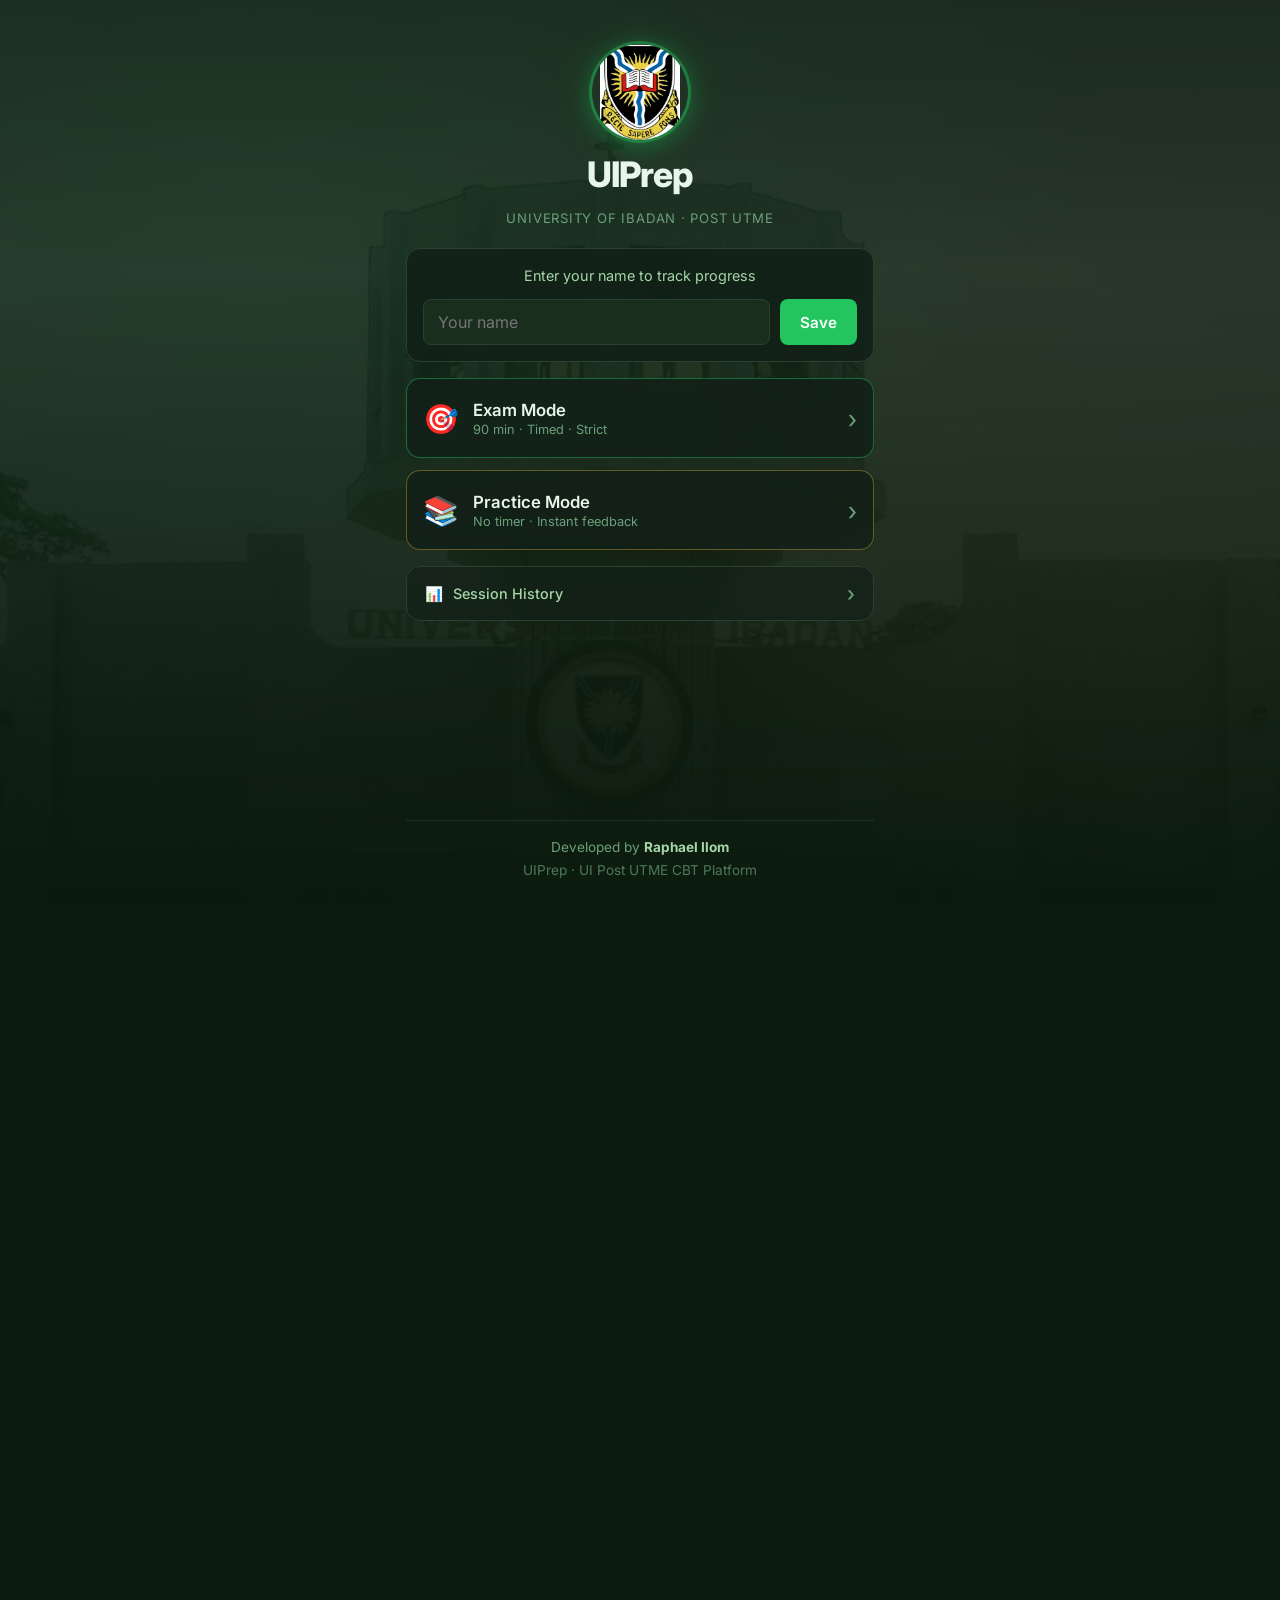
==== commit 9eed013a: "PUTME" ====
--- a/frontend/index.html
+++ b/frontend/index.html
@@ -10,15 +10,18 @@
 <link rel="preconnect" href="https://fonts.googleapis.com">
 <link href="https://fonts.googleapis.com/css2?family=Inter:wght@300;400;500;600;700&display=swap" rel="stylesheet">
 <link rel="stylesheet" href="style.css">
-<link rel="icon" type="image/svg+xml" href="assets/ui_logo.svg">
+<link rel="icon" href="assets/ui_crest.jpg" type="image/jpeg">
 </head>
 <body>
 
 <div id="screen-home" class="screen active">
-  <div class="home-bg"></div>
+  <div class="home-bg">
+    <img src="assets/ui_gate.jpg" alt="" class="home-bg-img" aria-hidden="true" onerror="this.style.display='none'">
+    <div class="home-bg-overlay"></div>
+  </div>
   <div class="home-content">
     <div class="home-header">
-      <img src="assets/ui_logo.svg" alt="UI Crest" class="home-logo">
+      <img src="assets/ui_crest.jpg" alt="UI Crest" class="home-logo">
       <h1 class="home-title">UIPrep</h1>
       <p class="home-subtitle">University of Ibadan · Post UTME</p>
     </div>
@@ -66,7 +69,9 @@
     </div>
 
     <button class="history-btn" onclick="showScreen('history')">
-      <span>📊</span> Session History
+      <span>📊</span>
+      <span>Session History</span>
+      <span class="history-btn-arrow">›</span>
     </button>
 
     <footer class="home-footer">
@@ -147,7 +152,12 @@
         <span id="quiz-progress-text" class="quiz-progress-text">Q 1 / 25</span>
       </div>
     </div>
-    <div id="quiz-timer" class="quiz-timer hidden">⏱ <span id="timer-display">90:00</span></div>
+    <div class="quiz-header-right">
+      <button id="calc-toggle-btn" class="calc-toggle-btn hidden" onclick="toggleCalculator()" title="Calculator">
+        <span class="calc-btn-icon">🧮</span>
+      </button>
+      <div id="quiz-timer" class="quiz-timer hidden">⏱ <span id="timer-display">90:00</span></div>
+    </div>
   </div>
 
   <div class="subject-tabs-wrap">
@@ -192,46 +202,8 @@
   <div class="submit-bar hidden" id="submit-bar">
     <button class="btn-submit-exam" onclick="submitExam()">Submit Exam</button>
   </div>
-</div>
-
-<div id="screen-results" class="screen">
-  <div class="top-bar">
-    <button class="back-btn" onclick="showScreen('home')">✕ Close</button>
-    <h2>Results</h2>
-    <div></div>
-  </div>
-  <div class="screen-body results-body">
-    <div class="score-circle-wrap">
-      <svg class="score-ring" viewBox="0 0 120 120" width="160" height="160">
-        <circle cx="60" cy="60" r="52" fill="none" stroke="#1e3a26" stroke-width="10"/>
-        <circle id="score-ring-fill" cx="60" cy="60" r="52" fill="none" stroke="#4ade80" stroke-width="10"
-          stroke-dasharray="326.7" stroke-dashoffset="326.7" stroke-linecap="round"
-          transform="rotate(-90 60 60)" style="transition:stroke-dashoffset 1.2s ease"/>
-      </svg>
-      <div class="score-inner">
-        <div id="result-pct" class="result-pct">0%</div>
-        <div id="result-fraction" class="result-fraction">0/0</div>
-      </div>
-    </div>
-
-    <div id="result-grade" class="result-grade"></div>
-
-    <div class="subject-breakdown" id="subject-breakdown"></div>
-
-    <div id="post-exam-ai-banner" class="post-exam-ai-banner hidden">
-      <span>✨</span>
-      <p>AI explanations are now unlocked. Review below to learn from mistakes.</p>
-    </div>
-
-    <div class="review-section">
-      <div class="review-tabs">
-        <button class="rtab active" onclick="setReviewTab('wrong', this)">Wrong</button>
-        <button class="rtab" onclick="setReviewTab('correct', this)">Correct</button>
-        <button class="rtab" onclick="setReviewTab('unanswered', this)">Skipped</button>
-        <button class="rtab" onclick="setReviewTab('all', this)">All</button>
-      </div>
-      <div id="review-list" class="review-list"></div>
-    </div>
+  <div class="submit-bar hidden" id="practice-finish-bar">
+    <button class="btn-submit-exam" onclick="finishPractice()">Finish &amp; See Results</button>
   </div>
 </div>
 
@@ -239,13 +211,115 @@
   <div class="top-bar">
     <button class="back-btn" onclick="showScreen('home')">‹ Back</button>
     <h2>Session History</h2>
-    <div></div>
+    <button class="hist-clear-btn" onclick="clearHistory()">Clear</button>
   </div>
   <div class="screen-body">
     <div id="history-list" class="history-list"></div>
   </div>
 </div>
 
+<!-- ── RESULTS MODAL (full-screen overlay, appears over quiz) ── -->
+<div id="results-modal" class="results-modal hidden">
+  <div class="results-modal-inner">
+
+    <!-- Header -->
+    <div class="results-modal-header">
+      <button class="results-close-btn" onclick="closeResults()">✕ Close</button>
+      <h2 class="results-modal-title">Your Results</h2>
+      <div style="width:70px"></div>
+    </div>
+
+    <!-- Scrollable content -->
+    <div class="results-modal-body" id="results-modal-body">
+
+      <!-- Score ring + grade -->
+      <div class="score-hero">
+        <div class="score-circle-wrap">
+          <svg class="score-ring" viewBox="0 0 140 140" width="190" height="190">
+            <circle cx="70" cy="70" r="62" fill="none" stroke="rgba(255,255,255,0.06)" stroke-width="12"/>
+            <circle id="score-ring-track" cx="70" cy="70" r="62" fill="none" stroke="#1e3a26" stroke-width="12"/>
+            <circle id="score-ring-fill" cx="70" cy="70" r="62" fill="none" stroke="#4ade80" stroke-width="12"
+              stroke-dasharray="389.6" stroke-dashoffset="389.6" stroke-linecap="round"
+              transform="rotate(-90 70 70)" style="transition:stroke-dashoffset 1.3s cubic-bezier(0.25,1,0.5,1)"/>
+          </svg>
+          <div class="score-inner">
+            <div id="result-pct" class="result-pct">0%</div>
+            <div id="result-fraction" class="result-fraction">0/0</div>
+          </div>
+          <div class="score-ring-glow" id="score-ring-glow"></div>
+        </div>
+        <div id="result-grade" class="result-grade"></div>
+        <div id="result-message" class="result-message"></div>
+      </div>
+
+      <!-- Subject breakdown -->
+      <div class="subject-breakdown" id="subject-breakdown"></div>
+
+      <!-- AI banner (exam mode) -->
+      <div id="post-exam-ai-banner" class="post-exam-ai-banner hidden">
+        <span>✨</span>
+        <p>AI explanations are now unlocked in the review below.</p>
+      </div>
+
+      <!-- Review toggle button -->
+      <button class="btn-review-toggle" id="btn-review-toggle" onclick="toggleReviewSection()">
+        <span class="review-toggle-icon">📝</span>
+        <span class="review-toggle-text">Review My Answers &amp; Corrections</span>
+        <span class="review-toggle-arrow" id="review-toggle-arrow">›</span>
+      </button>
+
+      <!-- Review section (hidden until button tapped) -->
+      <div class="review-section hidden" id="review-section">
+        <div class="review-tabs">
+          <button class="rtab active" onclick="setReviewTab('wrong', this)">✗ Wrong</button>
+          <button class="rtab" onclick="setReviewTab('correct', this)">✓ Correct</button>
+          <button class="rtab" onclick="setReviewTab('unanswered', this)">— Skipped</button>
+          <button class="rtab" onclick="setReviewTab('all', this)">All</button>
+        </div>
+        <div id="review-list" class="review-list"></div>
+      </div>
+
+      <button class="results-home-btn" onclick="closeResults()">
+        🏠 Back to Home
+      </button>
+    </div>
+  </div>
+</div>
+
+<!-- ── CALCULATOR OVERLAY ── -->
+<div id="calculator" class="calculator hidden">
+  <div class="calc-header">
+    <span class="calc-title">Calculator</span>
+    <button class="calc-close" onclick="toggleCalculator()">✕</button>
+  </div>
+  <div class="calc-display" id="calc-display">0</div>
+  <div class="calc-keypad">
+    <button class="calc-btn calc-clear" onclick="calcClear()">C</button>
+    <button class="calc-btn calc-del"   onclick="calcDel()">⌫</button>
+    <button class="calc-btn calc-op"    onclick="calcOp('÷')">÷</button>
+    <button class="calc-btn calc-op"    onclick="calcOp('×')">×</button>
+
+    <button class="calc-btn" onclick="calcDigit('7')">7</button>
+    <button class="calc-btn" onclick="calcDigit('8')">8</button>
+    <button class="calc-btn" onclick="calcDigit('9')">9</button>
+    <button class="calc-btn calc-op"    onclick="calcOp('-')">−</button>
+
+    <button class="calc-btn" onclick="calcDigit('4')">4</button>
+    <button class="calc-btn" onclick="calcDigit('5')">5</button>
+    <button class="calc-btn" onclick="calcDigit('6')">6</button>
+    <button class="calc-btn calc-op"    onclick="calcOp('+')">+</button>
+
+    <button class="calc-btn" onclick="calcDigit('1')">1</button>
+    <button class="calc-btn" onclick="calcDigit('2')">2</button>
+    <button class="calc-btn" onclick="calcDigit('3')">3</button>
+    <button class="calc-btn calc-equals" onclick="calcEquals()" style="grid-row:span 2">=</button>
+
+    <button class="calc-btn calc-zero"  onclick="calcDigit('0')">0</button>
+    <button class="calc-btn"            onclick="calcDot()">.</button>
+  </div>
+</div>
+
+<!-- ── QUESTION GRID SHEET ── -->
 <div id="question-grid-sheet" class="bottom-sheet hidden">
   <div class="sheet-overlay" onclick="closeQuestionGrid()"></div>
   <div class="sheet-panel">
--- a/frontend/style.css
+++ b/frontend/style.css
@@ -102,11 +102,26 @@
 .home-bg{
   position:fixed;
   inset:0;
+  z-index:0;
+  overflow:hidden;
+}
+.home-bg-img{
+  position:absolute;
+  inset:0;
+  width:100%;
+  height:100%;
+  object-fit:cover;
+  object-position:center top;
+  opacity:0.18;
+  filter:saturate(0.6) brightness(0.7);
+}
+.home-bg-overlay{
+  position:absolute;
+  inset:0;
   background:
-    radial-gradient(ellipse at 20% 20%, rgba(34,197,94,0.08) 0%, transparent 60%),
-    radial-gradient(ellipse at 80% 80%, rgba(245,200,66,0.06) 0%, transparent 60%),
-    linear-gradient(160deg, #0a1a0d 0%, #0d1f12 50%, #091508 100%);
-  z-index:0;
+    linear-gradient(180deg, rgba(10,26,13,0.55) 0%, rgba(10,26,13,0.3) 30%, rgba(10,26,13,0.6) 70%, rgba(10,26,13,0.97) 100%),
+    radial-gradient(ellipse at 20% 20%, rgba(34,197,94,0.12) 0%, transparent 60%),
+    radial-gradient(ellipse at 80% 80%, rgba(245,200,66,0.07) 0%, transparent 60%);
 }
 .home-content{
   position:relative;
@@ -125,29 +140,33 @@
   display:flex;
   flex-direction:column;
   align-items:center;
-  padding:16px 0 20px;
+  padding:24px 0 20px;
   gap:8px;
 }
 .home-logo{
-  width:80px;
+  width:96px;
   height:96px;
   object-fit:contain;
-  filter:drop-shadow(0 4px 16px rgba(34,197,94,0.4));
+  border-radius:50%;
+  box-shadow:0 0 0 3px rgba(34,197,94,0.4), 0 4px 24px rgba(34,197,94,0.35), 0 0 48px rgba(34,197,94,0.18);
 }
 .home-title{
-  font-size:2rem;
-  font-weight:700;
+  font-size:2.2rem;
+  font-weight:800;
   color:var(--text);
-  letter-spacing:-0.02em;
+  letter-spacing:-0.03em;
 }
 .home-subtitle{
-  font-size:0.85rem;
-  color:var(--text3);
-  letter-spacing:0.04em;
+  font-size:0.82rem;
+  color:var(--text3);
+  letter-spacing:0.06em;
+  text-transform:uppercase;
 }
 
 .welcome-card{
-  background:var(--surface);
+  background:rgba(18,32,24,0.85);
+  backdrop-filter:blur(12px);
+  -webkit-backdrop-filter:blur(12px);
   border:1.5px solid var(--border);
   border-radius:var(--radius);
   padding:16px;
@@ -172,7 +191,9 @@
 .wstat small{font-size:0.7rem;color:var(--text3);text-transform:uppercase;letter-spacing:0.04em}
 
 .new-user-card{
-  background:var(--surface);
+  background:rgba(18,32,24,0.85);
+  backdrop-filter:blur(12px);
+  -webkit-backdrop-filter:blur(12px);
   border:1.5px solid var(--border);
   border-radius:var(--radius);
   padding:16px;
@@ -197,7 +218,9 @@
   display:flex;
   align-items:center;
   gap:14px;
-  background:var(--surface);
+  background:rgba(18,32,24,0.8);
+  backdrop-filter:blur(12px);
+  -webkit-backdrop-filter:blur(12px);
   border:1.5px solid var(--border);
   border-radius:var(--radius);
   padding:18px 16px;
@@ -206,38 +229,231 @@
   min-height:80px;
 }
 .mode-card:active{opacity:0.85;transform:scale(0.98)}
-.mode-exam{border-color:rgba(34,197,94,0.4)}
-.mode-exam:hover,.mode-exam:focus{border-color:var(--accent);background:rgba(34,197,94,0.07)}
-.mode-practice{border-color:rgba(245,200,66,0.3)}
-.mode-practice:hover,.mode-practice:focus{border-color:var(--gold);background:rgba(245,200,66,0.06)}
+.mode-exam{border-color:rgba(34,197,94,0.45)}
+.mode-exam:hover,.mode-exam:focus{border-color:var(--accent);background:rgba(34,197,94,0.1);box-shadow:0 0 0 1px rgba(34,197,94,0.2),0 4px 20px rgba(34,197,94,0.1)}
+.mode-practice{border-color:rgba(245,200,66,0.35)}
+.mode-practice:hover,.mode-practice:focus{border-color:var(--gold);background:rgba(245,200,66,0.08);box-shadow:0 0 0 1px rgba(245,200,66,0.2),0 4px 20px rgba(245,200,66,0.08)}
 .mode-icon{font-size:1.8rem;flex-shrink:0}
 .mode-info{flex:1}
 .mode-info h3{font-size:1.05rem;font-weight:600;color:var(--text);margin-bottom:2px}
 .mode-info p{font-size:0.8rem;color:var(--text3)}
 .mode-arrow{font-size:1.6rem;color:var(--text3)}
 
+/* ── History button on home ── */
 .history-btn{
   display:flex;
   align-items:center;
-  justify-content:center;
-  gap:8px;
-  background:var(--surface);
+  gap:10px;
+  background:rgba(18,32,24,0.72);
+  backdrop-filter:blur(12px);
+  -webkit-backdrop-filter:blur(12px);
   border:1.5px solid var(--border);
   border-radius:var(--radius);
-  padding:14px;
+  padding:14px 18px;
   color:var(--text2);
   font-size:0.9rem;
   font-weight:500;
   width:100%;
-  margin-bottom:24px;
+  margin-bottom:20px;
+  transition:all 0.2s;
 }
 .history-btn:active{opacity:0.8}
+.history-btn-arrow{margin-left:auto;font-size:1.3rem;color:var(--text3)}
+
+/* ── History screen ── */
+.hist-clear-btn{
+  font-size:0.82rem;
+  color:var(--danger);
+  font-weight:600;
+  padding:6px 10px;
+  opacity:0.85;
+}
+.hist-clear-btn:active{opacity:0.5}
+
+.history-list{
+  display:flex;
+  flex-direction:column;
+  gap:12px;
+  padding:4px 0 20px;
+}
+
+.hist-empty{
+  text-align:center;
+  padding:60px 20px;
+  color:var(--text3);
+}
+.hist-empty-icon{font-size:2.5rem;margin-bottom:12px}
+.hist-empty p{font-size:1rem;font-weight:500;color:var(--text2);margin-bottom:6px}
+.hist-empty small{font-size:0.82rem;color:var(--text3)}
+
+.hist-card{
+  background:var(--surface);
+  border:1.5px solid var(--border);
+  border-radius:16px;
+  overflow:hidden;
+}
+.hist-card-top{
+  padding:14px 16px 12px;
+}
+.hist-meta{
+  display:flex;
+  align-items:center;
+  justify-content:space-between;
+  margin-bottom:10px;
+  gap:8px;
+}
+.hist-datetime{
+  font-size:0.75rem;
+  color:var(--text3);
+  font-weight:500;
+}
+.hist-badge{
+  font-size:0.72rem;
+  font-weight:700;
+  padding:3px 10px;
+  border-radius:10px;
+  flex-shrink:0;
+}
+.hmode-exam{background:var(--accent-dim);color:var(--accent)}
+.hmode-practice{background:var(--gold-dim);color:var(--gold)}
+
+.hist-score-row{
+  display:flex;
+  align-items:center;
+  gap:14px;
+  margin-bottom:12px;
+}
+.hist-pct{
+  font-size:2rem;
+  font-weight:800;
+  line-height:1;
+  flex-shrink:0;
+}
+.hist-score-detail{
+  display:flex;
+  flex-direction:column;
+  gap:2px;
+}
+.hist-fraction{font-size:0.85rem;font-weight:600;color:var(--text2)}
+.hist-subjects{font-size:0.75rem;color:var(--text3)}
+
+.hist-subj-bars{display:flex;flex-direction:column;gap:5px}
+.hist-bar-row{display:flex;align-items:center;gap:8px}
+.hist-bar-label{font-size:0.73rem;color:var(--text3);width:62px;flex-shrink:0}
+.hist-bar-track{flex:1;height:5px;background:var(--surface3);border-radius:3px;overflow:hidden}
+.hist-bar-fill{height:100%;border-radius:3px;transition:width 0.9s ease}
+.hist-bar-pct{font-size:0.72rem;font-weight:700;width:32px;text-align:right;flex-shrink:0}
+
+.hist-view-btn{
+  width:100%;
+  display:flex;
+  align-items:center;
+  gap:10px;
+  padding:12px 16px;
+  background:rgba(34,197,94,0.06);
+  border-top:1px solid var(--border);
+  font-size:0.85rem;
+  font-weight:600;
+  color:var(--accent);
+  transition:all 0.2s;
+  text-align:left;
+}
+.hist-view-btn:active{opacity:0.7}
+.hist-view-btn.open{background:rgba(34,197,94,0.1)}
+.hist-view-arrow{
+  margin-left:auto;
+  font-size:1.1rem;
+  transition:transform 0.25s ease;
+  color:var(--text3);
+}
+
+.hist-answers{
+  border-top:1px solid var(--border);
+  background:var(--bg2);
+  padding:12px 12px 16px;
+  display:flex;
+  flex-direction:column;
+  gap:10px;
+}
+.hist-answers.hidden{display:none!important}
+.hist-no-snap{
+  text-align:center;
+  color:var(--text3);
+  font-size:0.82rem;
+  padding:16px 0;
+}
+
+.hist-subj-header{
+  font-size:0.78rem;
+  font-weight:700;
+  color:var(--text3);
+  text-transform:uppercase;
+  letter-spacing:0.08em;
+  padding:6px 0 2px;
+  border-bottom:1px solid var(--border);
+  margin-bottom:2px;
+}
+
+.hq-item{
+  background:var(--surface);
+  border-radius:12px;
+  padding:12px 14px;
+  border-left:3px solid var(--border);
+}
+.hq-correct{border-left-color:#22c55e}
+.hq-wrong{border-left-color:#ef4444}
+.hq-skip{border-left-color:var(--text3)}
+
+.hq-header{
+  display:flex;
+  align-items:center;
+  justify-content:space-between;
+  margin-bottom:6px;
+}
+.hq-num{font-size:0.72rem;color:var(--text3);font-weight:600}
+.hq-badge{
+  font-size:0.7rem;
+  font-weight:700;
+  padding:2px 9px;
+  border-radius:8px;
+}
+.hq-bdg-correct{background:rgba(34,197,94,0.14);color:#4ade80}
+.hq-bdg-wrong{background:rgba(239,68,68,0.14);color:#f87171}
+.hq-bdg-skip{background:var(--surface3);color:var(--text3)}
+.hq-text{
+  font-size:0.85rem;
+  color:var(--text);
+  line-height:1.55;
+  margin-bottom:8px;
+}
+.hq-answers{
+  background:var(--surface2);
+  border-radius:8px;
+  padding:8px 10px;
+  display:flex;
+  flex-direction:column;
+  gap:4px;
+  font-size:0.8rem;
+}
+.hq-ans-line{display:flex;gap:6px;align-items:flex-start}
+.hq-ans-lbl{color:var(--text3);font-weight:600;font-size:0.73rem;flex-shrink:0;padding-top:1px}
+.hq-ans-val{color:var(--text2);line-height:1.4}
+.hq-correct-val{color:#4ade80;font-weight:700}
+.hq-wrong-val{color:#f87171;text-decoration:line-through;opacity:0.85}
+.hq-exp{
+  margin-top:8px;
+  font-size:0.78rem;
+  color:var(--text3);
+  line-height:1.55;
+  border-top:1px solid var(--border);
+  padding-top:8px;
+}
 
 .home-footer{
   margin-top:auto;
   padding-top:16px;
   text-align:center;
-  border-top:1px solid var(--border);
+  border-top:1px solid rgba(42,64,48,0.6);
 }
 .home-footer p{font-size:0.85rem;color:var(--text3)}
 .home-footer strong{color:var(--text2)}
@@ -315,11 +531,13 @@
   border-radius:var(--radius);
   padding:16px;
   letter-spacing:0.01em;
-  transition:opacity 0.2s,transform 0.1s;
+  transition:opacity 0.2s,transform 0.1s,box-shadow 0.2s;
   min-height:56px;
-}
+  box-shadow:0 4px 16px rgba(34,197,94,0.3);
+}
+.btn-start:hover{box-shadow:0 6px 24px rgba(34,197,94,0.45)}
 .btn-start:active{opacity:0.85;transform:scale(0.98)}
-.btn-start:disabled{opacity:0.5}
+.btn-start:disabled{opacity:0.5;box-shadow:none}
 
 .quiz-screen{
   display:flex;
@@ -338,6 +556,28 @@
   z-index:5;
 }
 .quiz-header-left{display:flex;align-items:center;gap:10px}
+.quiz-header-right{display:flex;align-items:center;gap:10px}
+
+/* Calculator toggle button */
+.calc-toggle-btn{
+  width:40px;
+  height:40px;
+  display:flex;
+  align-items:center;
+  justify-content:center;
+  border-radius:var(--radius-sm);
+  background:var(--surface2);
+  border:1.5px solid var(--accent);
+  color:var(--text);
+  transition:all 0.2s;
+  flex-shrink:0;
+}
+.calc-btn-icon{font-size:1.25rem;line-height:1}
+.calc-toggle-btn:active,.calc-toggle-btn.active{
+  background:var(--accent-dim);
+  border-color:var(--accent);
+  color:var(--accent);
+}
 .quit-btn{
   width:36px;
   height:36px;
@@ -365,7 +605,12 @@
   white-space:nowrap;
 }
 .quiz-timer.warning{border-color:var(--warn);color:var(--warn)}
-.quiz-timer.danger{border-color:var(--danger);color:var(--danger)}
+.quiz-timer.danger{border-color:var(--danger);color:var(--danger);animation:pulse-timer 1s ease-in-out infinite}
+
+@keyframes pulse-timer{
+  0%,100%{opacity:1}
+  50%{opacity:0.6}
+}
 
 .subject-tabs-wrap{
   overflow-x:auto;
@@ -446,6 +691,7 @@
   min-height:56px;
   width:100%;
 }
+.option-btn:hover:not(:disabled){border-color:rgba(34,197,94,0.35);background:rgba(34,197,94,0.05)}
 .option-btn:active{opacity:0.8}
 .option-label{
   width:28px;
@@ -568,7 +814,7 @@
   transition:all 0.15s;
 }
 .qnav-btn:active{opacity:0.7;transform:scale(0.95)}
-.qnav-btn:disabled{opacity:0.3}
+.qnav-btn:disabled{opacity:0.3;pointer-events:none}
 .qnav-center{
   flex:1;
   height:52px;
@@ -611,86 +857,216 @@
   padding-bottom:calc(10px + var(--safe-bottom));
   background:var(--bg2);
   border-top:1px solid var(--border);
-}
+  animation:slide-up 0.25s ease;
+}
+
+@keyframes slide-up{
+  from{transform:translateY(100%);opacity:0}
+  to{transform:translateY(0);opacity:1}
+}
+
 .btn-submit-exam{
   width:100%;
-  background:var(--accent);
+  background:linear-gradient(135deg, var(--accent) 0%, var(--accent2) 100%);
   color:#fff;
   font-size:1rem;
   font-weight:700;
   border-radius:var(--radius);
   padding:15px;
   letter-spacing:0.01em;
-  transition:opacity 0.2s;
-}
+  transition:opacity 0.2s,box-shadow 0.2s;
+  box-shadow:0 4px 16px rgba(34,197,94,0.35);
+}
+.btn-submit-exam:hover{box-shadow:0 6px 24px rgba(34,197,94,0.5)}
 .btn-submit-exam:active{opacity:0.85}
 
-.results-body{
-  padding:20px 16px;
+/* ── RESULTS MODAL ─────────────────────────────────────────── */
+.results-modal{
+  position:fixed;
+  inset:0;
+  z-index:200;
+  background:rgba(0,0,0,0.65);
+  display:flex;
+  align-items:flex-end;
+  backdrop-filter:blur(6px);
+  -webkit-backdrop-filter:blur(6px);
+  animation:modal-bg-in 0.25s ease;
+}
+.results-modal.hidden{display:none!important}
+
+@keyframes modal-bg-in{from{opacity:0}to{opacity:1}}
+@keyframes modal-slide-in{from{transform:translateY(80px);opacity:0}to{transform:translateY(0);opacity:1}}
+@keyframes score-pop{0%{transform:scale(0.6);opacity:0}70%{transform:scale(1.08)}100%{transform:scale(1);opacity:1}}
+@keyframes grade-drop{0%{transform:translateY(-16px);opacity:0}100%{transform:translateY(0);opacity:1}}
+@keyframes glow-pulse{0%,100%{opacity:0.5;transform:scale(1)}50%{opacity:1;transform:scale(1.15)}}
+
+.results-modal-inner{
+  width:100%;
+  max-height:96dvh;
+  background:var(--bg2);
+  border-radius:24px 24px 0 0;
+  border-top:2px solid var(--border);
+  display:flex;
+  flex-direction:column;
+  animation:modal-slide-in 0.4s cubic-bezier(0.34,1.4,0.64,1);
+  overflow:hidden;
+}
+.results-modal-header{
+  display:flex;
+  align-items:center;
+  justify-content:space-between;
+  padding:14px 16px 10px;
+  border-bottom:1px solid var(--border);
+  flex-shrink:0;
+  background:var(--bg2);
+}
+.results-modal-title{font-size:1rem;font-weight:700;color:var(--text);letter-spacing:0.01em}
+.results-close-btn{
+  font-size:0.85rem;
+  color:var(--text3);
+  font-weight:500;
+  padding:8px 4px;
+  min-width:60px;
+}
+.results-modal-body{
+  flex:1;
+  overflow-y:auto;
+  -webkit-overflow-scrolling:touch;
+  padding:0 16px 32px;
   padding-bottom:calc(32px + var(--safe-bottom));
+  display:flex;
+  flex-direction:column;
+  align-items:center;
+}
+
+/* ── Score hero ── */
+.score-hero{
+  width:100%;
+  display:flex;
+  flex-direction:column;
+  align-items:center;
+  padding:24px 0 16px;
+  position:relative;
 }
 .score-circle-wrap{
   position:relative;
   display:flex;
   align-items:center;
   justify-content:center;
-  margin:0 auto 16px;
-  width:160px;
-  height:160px;
+  margin:0 auto 14px;
+  width:190px;
+  height:190px;
+  animation:score-pop 0.6s cubic-bezier(0.34,1.4,0.64,1) both;
 }
 .score-ring{position:absolute;inset:0}
 .score-inner{
   position:relative;
+  z-index:2;
   text-align:center;
 }
-.result-pct{font-size:2rem;font-weight:700;color:var(--text)}
-.result-fraction{font-size:0.85rem;color:var(--text3)}
+.score-ring-glow{
+  position:absolute;
+  inset:0;
+  border-radius:50%;
+  pointer-events:none;
+  z-index:0;
+  animation:glow-pulse 2.5s ease-in-out infinite;
+}
+.result-pct{font-size:2.6rem;font-weight:800;color:var(--text);letter-spacing:-0.03em;line-height:1}
+.result-fraction{font-size:0.85rem;color:var(--text3);margin-top:2px}
 .result-grade{
   text-align:center;
-  font-size:1rem;
-  font-weight:600;
-  padding:8px 20px;
-  border-radius:20px;
-  display:inline-block;
-  margin:0 auto 20px;
-  width:auto;
-}
-.grade-excellent{background:rgba(34,197,94,0.15);color:#4ade80}
-.grade-good{background:rgba(245,200,66,0.15);color:#fbbf24}
-.grade-average{background:rgba(245,158,11,0.15);color:#f59e0b}
-.grade-poor{background:var(--danger-dim);color:#f87171}
-
-.results-body{display:flex;flex-direction:column;align-items:center}
-.subject-breakdown{width:100%;margin-bottom:16px}
+  font-size:1.05rem;
+  font-weight:700;
+  padding:8px 24px;
+  border-radius:24px;
+  display:block;
+  width:fit-content;
+  margin:0 auto 8px;
+  animation:grade-drop 0.5s 0.4s ease both;
+  letter-spacing:0.01em;
+}
+.result-message{
+  font-size:0.82rem;
+  color:var(--text3);
+  text-align:center;
+  margin-bottom:4px;
+  animation:grade-drop 0.5s 0.55s ease both;
+}
+.grade-excellent{background:rgba(34,197,94,0.18);color:#4ade80;border:1.5px solid rgba(34,197,94,0.3)}
+.grade-good{background:rgba(251,191,36,0.15);color:#fbbf24;border:1.5px solid rgba(251,191,36,0.3)}
+.grade-average{background:rgba(245,158,11,0.15);color:#f59e0b;border:1.5px solid rgba(245,158,11,0.3)}
+.grade-poor{background:rgba(239,68,68,0.15);color:#f87171;border:1.5px solid rgba(239,68,68,0.25)}
+
+/* ── Subject breakdown ── */
+.subject-breakdown{width:100%;margin-bottom:14px}
 .subj-result-card{
   background:var(--surface);
-  border:1.5px solid var(--border);
-  border-radius:var(--radius-sm);
+  border-radius:14px;
   padding:14px 16px;
   margin-bottom:10px;
-}
-.subj-result-top{display:flex;align-items:center;justify-content:space-between;margin-bottom:8px}
-.subj-result-name{font-size:0.95rem;font-weight:600;color:var(--text)}
-.subj-result-score{font-size:0.95rem;font-weight:700;color:var(--accent)}
-.subj-bar-track{height:6px;background:var(--surface3);border-radius:3px;overflow:hidden}
-.subj-bar-fill{height:100%;border-radius:3px;transition:width 1s ease;background:var(--accent)}
-
+  border-left:4px solid var(--accent);
+  position:relative;
+  overflow:hidden;
+}
+.subj-result-card::before{
+  content:'';
+  position:absolute;
+  inset:0;
+  background:linear-gradient(135deg,rgba(255,255,255,0.02) 0%,transparent 60%);
+  pointer-events:none;
+}
+.subj-result-top{display:flex;align-items:center;justify-content:space-between;margin-bottom:10px}
+.subj-result-name{font-size:0.9rem;font-weight:600;color:var(--text)}
+.subj-result-score{font-size:0.9rem;font-weight:700}
+.subj-bar-track{height:7px;background:var(--surface3);border-radius:4px;overflow:hidden}
+.subj-bar-fill{height:100%;border-radius:4px;transition:width 1.1s cubic-bezier(0.25,1,0.5,1)}
+
+/* ── AI banner ── */
 .post-exam-ai-banner{
   width:100%;
   display:flex;
   align-items:center;
   gap:12px;
-  background:var(--gold-dim);
+  background:linear-gradient(135deg,rgba(245,200,66,0.12),rgba(245,200,66,0.06));
   border:1.5px solid rgba(245,200,66,0.3);
-  border-radius:var(--radius);
-  padding:14px 16px;
-  margin-bottom:16px;
-  font-size:0.85rem;
+  border-radius:14px;
+  padding:12px 16px;
+  margin-bottom:14px;
+  font-size:0.83rem;
   color:var(--text2);
 }
-.post-exam-ai-banner span{font-size:1.4rem;flex-shrink:0}
-
-.review-section{width:100%}
+.post-exam-ai-banner span{font-size:1.3rem;flex-shrink:0}
+
+/* ── Review toggle button ── */
+.btn-review-toggle{
+  width:100%;
+  display:flex;
+  align-items:center;
+  gap:12px;
+  padding:16px 18px;
+  background:linear-gradient(135deg,var(--surface2),var(--surface));
+  border:2px solid var(--accent);
+  border-radius:16px;
+  margin-bottom:0;
+  transition:all 0.2s;
+  text-align:left;
+}
+.btn-review-toggle:active{opacity:0.85;transform:scale(0.99)}
+.review-toggle-icon{font-size:1.3rem;flex-shrink:0}
+.review-toggle-text{flex:1;font-size:0.95rem;font-weight:700;color:var(--accent)}
+.review-toggle-arrow{
+  font-size:1.3rem;
+  color:var(--accent);
+  font-weight:300;
+  transition:transform 0.3s ease;
+  line-height:1;
+}
+.review-toggle-arrow.open{transform:rotate(90deg)}
+
+/* ── Review section ── */
+.review-section{width:100%;margin-top:14px}
+.review-section.hidden{display:none!important}
 .review-tabs{
   display:flex;
   gap:6px;
@@ -701,116 +1077,198 @@
 }
 .review-tabs::-webkit-scrollbar{display:none}
 .rtab{
-  padding:8px 16px;
+  padding:8px 14px;
   border-radius:20px;
-  font-size:0.82rem;
-  font-weight:500;
+  font-size:0.8rem;
+  font-weight:600;
   background:var(--surface2);
   color:var(--text3);
   border:1.5px solid var(--border);
   white-space:nowrap;
   transition:all 0.2s;
-  min-height:38px;
+  min-height:36px;
 }
 .rtab.active{background:var(--accent-dim);color:var(--accent);border-color:var(--accent)}
 
 .review-list{display:flex;flex-direction:column;gap:10px}
 .review-item{
   background:var(--surface);
-  border:1.5px solid var(--border);
-  border-radius:var(--radius-sm);
+  border-radius:14px;
   padding:14px;
   font-size:0.9rem;
-}
+  border-left:3px solid var(--border);
+}
+.review-item.is-wrong{border-left-color:#ef4444}
+.review-item.is-correct{border-left-color:#22c55e}
+.review-item.is-skip{border-left-color:var(--text3)}
 .review-item-header{
   display:flex;
   align-items:center;
   justify-content:space-between;
   margin-bottom:6px;
 }
-.review-meta{font-size:0.75rem;color:var(--text3)}
+.review-meta{font-size:0.73rem;color:var(--text3);font-weight:500}
 .review-badge{
-  font-size:0.75rem;
-  font-weight:600;
+  font-size:0.73rem;
+  font-weight:700;
   padding:3px 10px;
   border-radius:10px;
 }
 .badge-correct{background:rgba(34,197,94,0.15);color:#4ade80}
-.badge-wrong{background:var(--danger-dim);color:#f87171}
+.badge-wrong{background:rgba(239,68,68,0.15);color:#f87171}
 .badge-skip{background:var(--surface3);color:var(--text3)}
-.review-q{color:var(--text);line-height:1.55;margin-bottom:8px}
-.review-answers{font-size:0.82rem;display:flex;flex-direction:column;gap:3px}
-.review-ans-line{display:flex;gap:6px}
-.review-ans-label{color:var(--text3);flex-shrink:0}
-.review-ans-val{color:var(--text2)}
-.review-ans-val.correct-ans{color:#4ade80;font-weight:600}
+.review-q{color:var(--text);line-height:1.58;margin-bottom:10px;font-size:0.88rem}
+.review-answers{
+  background:var(--surface2);
+  border-radius:10px;
+  padding:10px 12px;
+  display:flex;
+  flex-direction:column;
+  gap:5px;
+  font-size:0.82rem;
+}
+.review-ans-line{display:flex;gap:8px;align-items:flex-start}
+.review-ans-label{color:var(--text3);flex-shrink:0;font-weight:600;font-size:0.75rem;padding-top:1px}
+.review-ans-val{color:var(--text2);line-height:1.4}
+.review-ans-val.correct-ans{color:#4ade80;font-weight:700}
+.review-ans-val.wrong-ans{color:#f87171;text-decoration:line-through;opacity:0.8}
 .review-exp{
-  margin-top:8px;
-  font-size:0.82rem;
-  color:var(--text3);
-  line-height:1.55;
+  margin-top:10px;
+  font-size:0.81rem;
+  color:var(--text3);
+  line-height:1.58;
   border-top:1px solid var(--border);
-  padding-top:8px;
+  padding-top:10px;
 }
 .review-ai-btn{
   margin-top:10px;
   display:inline-flex;
   align-items:center;
   gap:6px;
-  padding:6px 14px;
-  background:var(--surface2);
-  border:1.5px solid var(--border);
+  padding:7px 16px;
+  background:var(--surface2);
+  border:1.5px solid rgba(245,200,66,0.35);
   border-radius:20px;
   font-size:0.8rem;
   color:var(--gold);
-  font-weight:500;
-}
+  font-weight:600;
+  transition:all 0.2s;
+}
+.review-ai-btn:active{opacity:0.75}
 .review-ai-result{
-  margin-top:8px;
+  margin-top:10px;
   font-size:0.82rem;
   color:var(--text2);
-  line-height:1.6;
-  background:var(--surface2);
-  border-radius:var(--radius-sm);
-  padding:10px 12px;
+  line-height:1.65;
+  background:var(--surface2);
+  border-radius:10px;
+  padding:12px 14px;
   white-space:pre-wrap;
 }
 
-.history-list{display:flex;flex-direction:column;gap:10px}
-.history-empty{
-  text-align:center;
-  color:var(--text3);
-  padding:40px 20px;
-  font-size:0.95rem;
-}
-.history-card{
+.results-home-btn{
+  width:100%;
+  margin-top:20px;
+  padding:15px;
+  background:var(--surface2);
+  border:1.5px solid var(--border);
+  border-radius:var(--radius);
+  font-size:1rem;
+  font-weight:600;
+  color:var(--text2);
+  transition:all 0.2s;
+}
+.results-home-btn:active{opacity:0.8}
+
+/* legacy */
+.results-body{
+  padding:20px 16px;
+  padding-bottom:calc(32px + var(--safe-bottom));
+  display:flex;
+  flex-direction:column;
+  align-items:center;
+}
+
+/* ── CALCULATOR OVERLAY ─────────────────────────────────────── */
+.calculator{
+  position:fixed;
+  bottom:calc(80px + var(--safe-bottom));
+  right:14px;
+  z-index:150;
+  width:220px;
   background:var(--surface);
   border:1.5px solid var(--border);
-  border-radius:var(--radius-sm);
-  padding:14px 16px;
-}
-.history-card-top{
+  border-radius:var(--radius);
+  box-shadow:0 8px 32px rgba(0,0,0,0.6);
+  overflow:hidden;
+  animation:calc-pop 0.2s cubic-bezier(0.34,1.56,0.64,1);
+}
+.calculator.hidden{display:none!important}
+@keyframes calc-pop{from{transform:scale(0.85) translateY(20px);opacity:0}to{transform:scale(1) translateY(0);opacity:1}}
+
+.calc-header{
   display:flex;
   align-items:center;
   justify-content:space-between;
-  margin-bottom:8px;
-}
-.history-date{font-size:0.8rem;color:var(--text3)}
-.history-mode{
-  font-size:0.75rem;
-  font-weight:600;
-  padding:3px 10px;
-  border-radius:10px;
-}
-.history-mode.exam{background:var(--accent-dim);color:var(--accent)}
-.history-mode.practice{background:var(--gold-dim);color:var(--gold)}
-.history-score-row{display:flex;align-items:center;gap:10px;margin-bottom:6px}
-.history-pct{font-size:1.4rem;font-weight:700;color:var(--text)}
-.history-fraction{font-size:0.85rem;color:var(--text3)}
-.history-subjects{font-size:0.8rem;color:var(--text3)}
+  padding:8px 12px;
+  background:var(--surface2);
+  border-bottom:1px solid var(--border);
+}
+.calc-title{font-size:0.78rem;font-weight:600;color:var(--text3);text-transform:uppercase;letter-spacing:0.08em}
+.calc-close{font-size:1rem;color:var(--text3);padding:2px 6px}
+.calc-close:active{opacity:0.7}
+
+.calc-display{
+  padding:10px 14px;
+  font-size:1.6rem;
+  font-weight:600;
+  color:var(--text);
+  text-align:right;
+  background:var(--bg2);
+  min-height:50px;
+  word-break:break-all;
+  line-height:1.2;
+  letter-spacing:-0.02em;
+}
+
+.calc-keypad{
+  display:grid;
+  grid-template-columns:repeat(4,1fr);
+  gap:1px;
+  background:var(--border);
+  border-top:1px solid var(--border);
+}
+.calc-btn{
+  background:var(--surface2);
+  padding:0;
+  height:50px;
+  font-size:1.1rem;
+  font-weight:500;
+  color:var(--text);
+  transition:background 0.1s;
+  display:flex;
+  align-items:center;
+  justify-content:center;
+  border-radius:0;
+}
+.calc-btn:active{background:var(--surface3)}
+.calc-op{color:var(--accent);font-weight:600}
+.calc-clear{background:var(--danger-dim);color:var(--danger);font-weight:700}
+.calc-clear:active{background:rgba(239,68,68,0.25)}
+.calc-del{color:var(--warn)}
+.calc-equals{
+  background:var(--accent);
+  color:#fff;
+  font-size:1.4rem;
+  font-weight:700;
+  grid-row:span 2;
+}
+.calc-equals:active{background:var(--accent2)}
+.calc-zero{grid-column:span 1}
+
 
 .bottom-sheet{position:fixed;inset:0;z-index:100;display:flex;align-items:flex-end}
-.sheet-overlay{position:absolute;inset:0;background:rgba(0,0,0,0.7)}
+.sheet-overlay{position:absolute;inset:0;background:rgba(0,0,0,0.75)}
 .sheet-panel{
   position:relative;
   width:100%;
@@ -920,7 +1378,12 @@
 .toast.show{opacity:1;transform:translateX(-50%) translateY(0)}
 
 @media(min-width:600px){
-  .home-content,.setup-section,.screen-body{max-width:500px;margin-left:auto;margin-right:auto}
+  .home-content,.screen-body{max-width:500px;margin-left:auto;margin-right:auto}
   .subject-grid{grid-template-columns:repeat(2,1fr)}
   .sheet-grid{grid-template-columns:repeat(8,1fr)}
-}
+  .home-bg-img{opacity:0.22}
+}
+
+@media(min-width:900px){
+  .home-bg-img{opacity:0.25}
+}
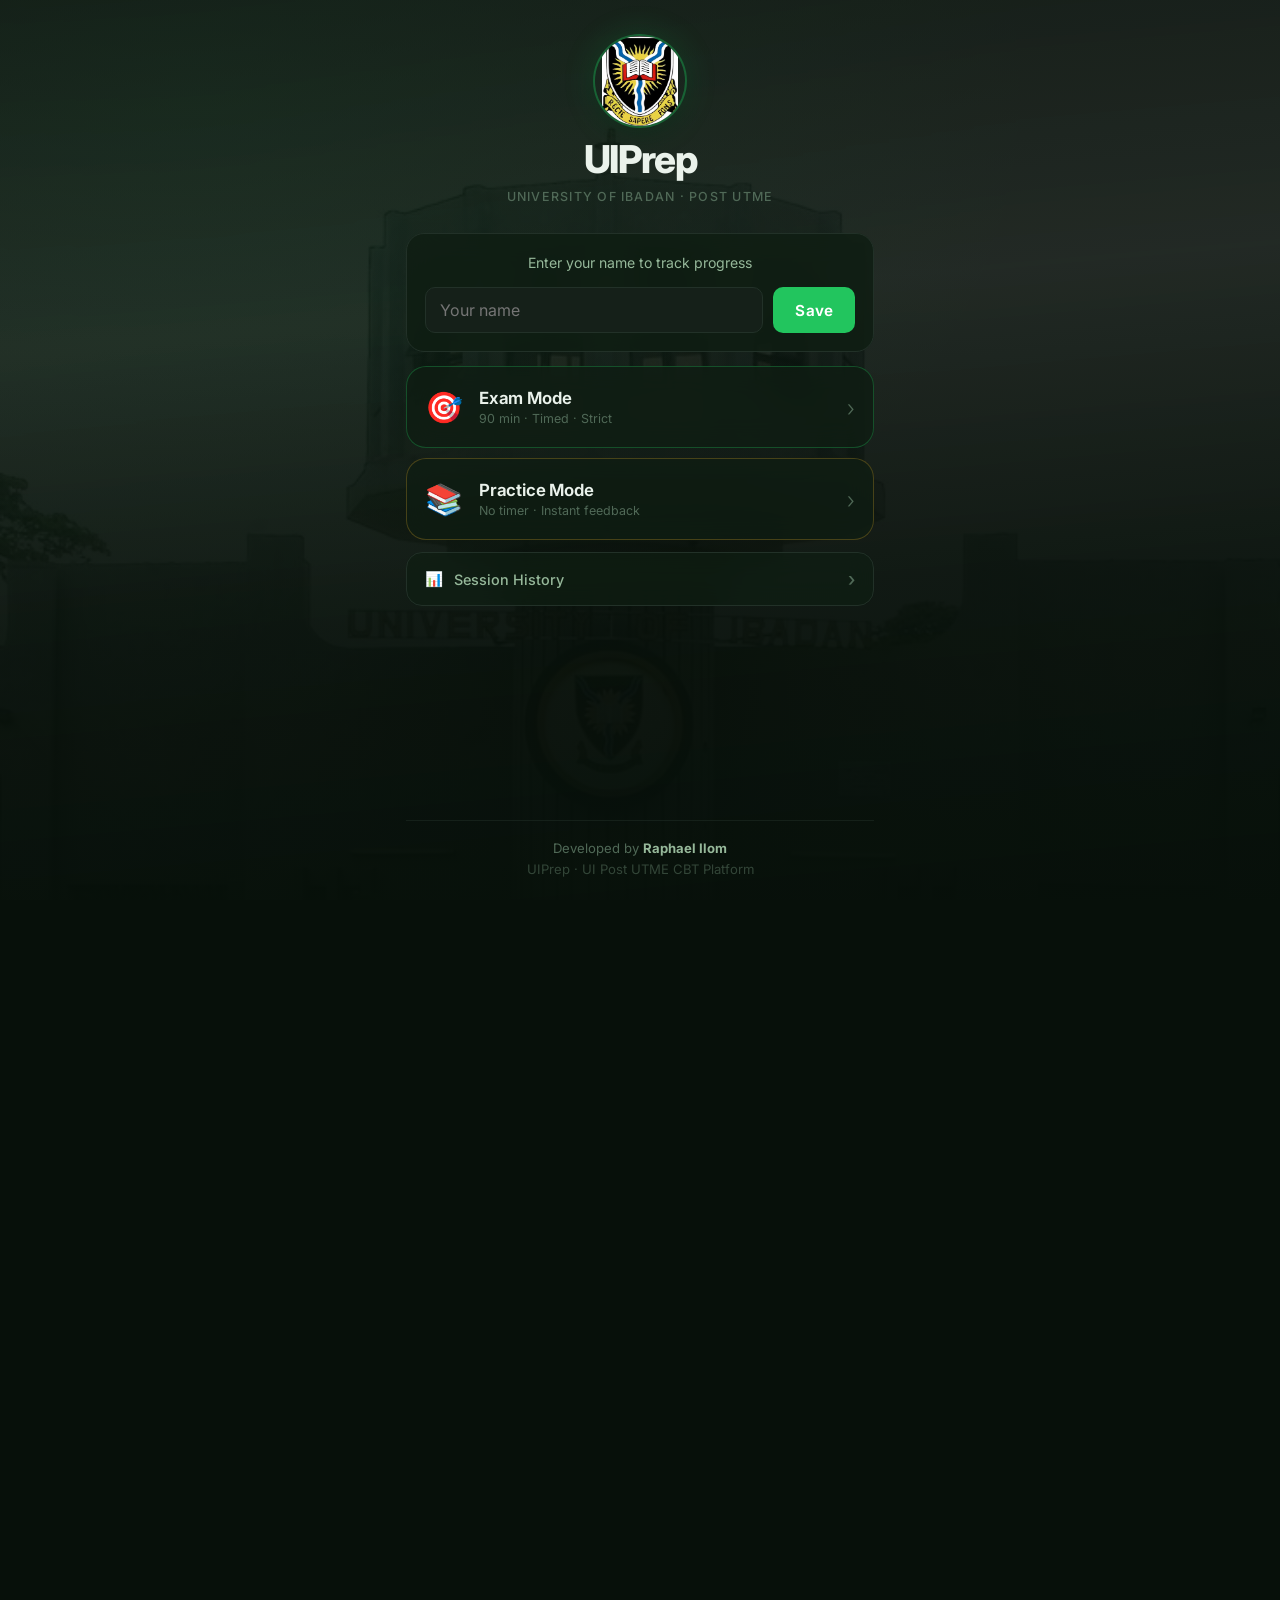
==== commit 844fbe60: "Update quiz application with improved UI and Gemini API integration Refactor frontend components, up" ====
--- a/frontend/style.css
+++ b/frontend/style.css
@@ -1,1389 +1,1804 @@
-*,*::before,*::after{box-sizing:border-box;margin:0;padding:0}
-
-:root{
-  --bg:#0a1a0d;
-  --bg2:#0d1f12;
-  --surface:#122018;
-  --surface2:#1a2e1e;
-  --surface3:#1f3524;
-  --border:#2a4030;
-  --accent:#22c55e;
-  --accent2:#16a34a;
-  --accent-dim:rgba(34,197,94,0.15);
-  --accent-glow:rgba(34,197,94,0.3);
-  --gold:#f5c842;
-  --gold-dim:rgba(245,200,66,0.15);
-  --text:#e8f5e9;
-  --text2:#a5d6a7;
-  --text3:#6ba07a;
-  --danger:#ef4444;
-  --danger-dim:rgba(239,68,68,0.15);
-  --warn:#f59e0b;
-  --warn-dim:rgba(245,158,11,0.15);
-  --radius:14px;
-  --radius-sm:8px;
-  --shadow:0 4px 24px rgba(0,0,0,0.5);
-  --font:'Inter',sans-serif;
-  --safe-bottom:env(safe-area-inset-bottom,0px);
-}
-
-html,body{
-  height:100%;
-  background:var(--bg);
-  color:var(--text);
-  font-family:var(--font);
-  font-size:16px;
-  line-height:1.5;
-  overflow-x:hidden;
-  -webkit-font-smoothing:antialiased;
-  -webkit-tap-highlight-color:transparent;
-}
-
-.screen{
-  display:none;
-  min-height:100dvh;
-  flex-direction:column;
-}
-.screen.active{display:flex}
-
-button{
-  cursor:pointer;
-  border:none;
-  background:none;
-  font-family:var(--font);
-  font-size:1rem;
-  color:inherit;
-  touch-action:manipulation;
-}
-input,select{
-  font-family:var(--font);
-  font-size:1rem;
-  color:var(--text);
-  background:var(--surface2);
-  border:1.5px solid var(--border);
-  border-radius:var(--radius-sm);
-  outline:none;
-  width:100%;
-  padding:12px 14px;
-  transition:border-color 0.2s;
-}
-input:focus,select:focus{border-color:var(--accent)}
-select option{background:var(--surface2)}
-
-.hidden{display:none!important}
-
-.top-bar{
-  display:flex;
-  align-items:center;
-  justify-content:space-between;
-  padding:16px 16px 12px;
-  background:var(--bg2);
-  border-bottom:1px solid var(--border);
-  position:sticky;
-  top:0;
-  z-index:10;
-}
-.top-bar h2{font-size:1.05rem;font-weight:600;color:var(--text)}
-.back-btn{
-  font-size:1rem;
-  color:var(--accent);
-  font-weight:500;
-  padding:8px 4px;
-  min-width:70px;
-}
-
-.screen-body{
-  flex:1;
-  overflow-y:auto;
-  padding:20px 16px;
-  padding-bottom:calc(24px + var(--safe-bottom));
-}
-
-.home-bg{
-  position:fixed;
-  inset:0;
-  z-index:0;
-  overflow:hidden;
-}
-.home-bg-img{
-  position:absolute;
-  inset:0;
-  width:100%;
-  height:100%;
-  object-fit:cover;
-  object-position:center top;
-  opacity:0.18;
-  filter:saturate(0.6) brightness(0.7);
-}
-.home-bg-overlay{
-  position:absolute;
-  inset:0;
+*, *::before, *::after {
+  box-sizing: border-box;
+  margin: 0;
+  padding: 0;
+}
+
+:root {
+  --bg: #07100a;
+  --bg2: #0b1610;
+  --surface: #0f1e13;
+  --surface2: #152019;
+  --surface3: #1b2a1e;
+  --border: #223128;
+  --accent: #22c55e;
+  --accent2: #16a34a;
+  --accent-dim: rgba(34, 197, 94, 0.13);
+  --accent-glow: rgba(34, 197, 94, 0.28);
+  --gold: #f0b429;
+  --gold-dim: rgba(240, 180, 41, 0.12);
+  --text: #eaf2eb;
+  --text2: #96b89a;
+  --text3: #506957;
+  --danger: #ef4444;
+  --danger-dim: rgba(239, 68, 68, 0.13);
+  --warn: #f59e0b;
+  --warn-dim: rgba(245, 158, 11, 0.13);
+  --font: 'Inter', -apple-system, sans-serif;
+  --safe-bottom: env(safe-area-inset-bottom, 0px);
+}
+
+html, body {
+  height: 100%;
+  background: var(--bg);
+  color: var(--text);
+  font-family: var(--font);
+  font-size: 16px;
+  line-height: 1.5;
+  overflow-x: hidden;
+  -webkit-font-smoothing: antialiased;
+  -webkit-tap-highlight-color: transparent;
+}
+
+button {
+  cursor: pointer;
+  border: none;
+  background: none;
+  font-family: var(--font);
+  font-size: 1rem;
+  color: inherit;
+  touch-action: manipulation;
+}
+
+input, select {
+  font-family: var(--font);
+  font-size: 1rem;
+  color: var(--text);
+  background: var(--surface2);
+  border: 1.5px solid var(--border);
+  border-radius: 10px;
+  outline: none;
+  width: 100%;
+  padding: 12px 14px;
+  transition: border-color 0.18s;
+}
+
+input:focus, select:focus {
+  border-color: var(--accent);
+}
+
+select option {
+  background: var(--surface2);
+}
+
+.hidden {
+  display: none !important;
+}
+
+.screen {
+  display: none;
+  min-height: 100dvh;
+  flex-direction: column;
+}
+
+.screen.active {
+  display: flex;
+}
+
+.top-bar {
+  display: flex;
+  align-items: center;
+  justify-content: space-between;
+  padding: 14px 16px 12px;
+  background: var(--bg2);
+  border-bottom: 1px solid var(--border);
+  position: sticky;
+  top: 0;
+  z-index: 10;
+}
+
+.top-bar h2 {
+  font-size: 1rem;
+  font-weight: 650;
+  color: var(--text);
+  letter-spacing: -0.01em;
+}
+
+.back-btn {
+  font-size: 1rem;
+  color: var(--accent);
+  font-weight: 500;
+  padding: 6px 4px;
+  min-width: 64px;
+}
+
+.screen-body {
+  flex: 1;
+  overflow-y: auto;
+  padding: 22px 16px;
+  padding-bottom: calc(28px + var(--safe-bottom));
+}
+
+.home-bg {
+  position: fixed;
+  inset: 0;
+  z-index: 0;
+  overflow: hidden;
+}
+
+.home-bg-img {
+  position: absolute;
+  inset: 0;
+  width: 100%;
+  height: 100%;
+  object-fit: cover;
+  object-position: center top;
+  opacity: 0.14;
+  filter: saturate(0.5) brightness(0.65);
+}
+
+.home-bg-overlay {
+  position: absolute;
+  inset: 0;
   background:
-    linear-gradient(180deg, rgba(10,26,13,0.55) 0%, rgba(10,26,13,0.3) 30%, rgba(10,26,13,0.6) 70%, rgba(10,26,13,0.97) 100%),
-    radial-gradient(ellipse at 20% 20%, rgba(34,197,94,0.12) 0%, transparent 60%),
-    radial-gradient(ellipse at 80% 80%, rgba(245,200,66,0.07) 0%, transparent 60%);
-}
-.home-content{
-  position:relative;
-  z-index:1;
-  flex:1;
-  display:flex;
-  flex-direction:column;
-  padding:20px 16px;
-  padding-bottom:calc(20px + var(--safe-bottom));
-  max-width:480px;
-  margin:0 auto;
-  width:100%;
-}
-
-.home-header{
-  display:flex;
-  flex-direction:column;
-  align-items:center;
-  padding:24px 0 20px;
-  gap:8px;
-}
-.home-logo{
-  width:96px;
-  height:96px;
-  object-fit:contain;
-  border-radius:50%;
-  box-shadow:0 0 0 3px rgba(34,197,94,0.4), 0 4px 24px rgba(34,197,94,0.35), 0 0 48px rgba(34,197,94,0.18);
-}
-.home-title{
-  font-size:2.2rem;
-  font-weight:800;
-  color:var(--text);
-  letter-spacing:-0.03em;
-}
-.home-subtitle{
-  font-size:0.82rem;
-  color:var(--text3);
-  letter-spacing:0.06em;
-  text-transform:uppercase;
-}
-
-.welcome-card{
-  background:rgba(18,32,24,0.85);
-  backdrop-filter:blur(12px);
-  -webkit-backdrop-filter:blur(12px);
-  border:1.5px solid var(--border);
-  border-radius:var(--radius);
-  padding:16px;
-  margin-bottom:16px;
-}
-.welcome-top{display:flex;align-items:flex-start;justify-content:space-between;margin-bottom:12px}
-.welcome-text{display:flex;flex-direction:column;gap:2px}
-.welcome-hi{font-size:0.8rem;color:var(--text3)}
-.welcome-name{font-size:1.1rem;font-weight:600;color:var(--accent)}
-.change-name-btn{font-size:1rem;color:var(--text3);padding:4px 8px}
-.welcome-stats{display:flex;gap:0;border-top:1px solid var(--border);padding-top:12px}
-.wstat{
-  flex:1;
-  display:flex;
-  flex-direction:column;
-  align-items:center;
-  gap:2px;
-  border-right:1px solid var(--border);
-}
-.wstat:last-child{border-right:none}
-.wstat span{font-size:1.2rem;font-weight:700;color:var(--text)}
-.wstat small{font-size:0.7rem;color:var(--text3);text-transform:uppercase;letter-spacing:0.04em}
-
-.new-user-card{
-  background:rgba(18,32,24,0.85);
-  backdrop-filter:blur(12px);
-  -webkit-backdrop-filter:blur(12px);
-  border:1.5px solid var(--border);
-  border-radius:var(--radius);
-  padding:16px;
-  margin-bottom:16px;
-}
-.new-user-card p{font-size:0.9rem;color:var(--text2);margin-bottom:12px;text-align:center}
-.name-input-row{display:flex;gap:10px}
-.name-input-row input{flex:1}
-.btn-save-name{
-  background:var(--accent);
-  color:#fff;
-  font-weight:600;
-  border-radius:var(--radius-sm);
-  padding:0 20px;
-  white-space:nowrap;
-  font-size:0.95rem;
-  flex-shrink:0;
-}
-
-.mode-cards{display:flex;flex-direction:column;gap:12px;margin-bottom:16px}
-.mode-card{
-  display:flex;
-  align-items:center;
-  gap:14px;
-  background:rgba(18,32,24,0.8);
-  backdrop-filter:blur(12px);
-  -webkit-backdrop-filter:blur(12px);
-  border:1.5px solid var(--border);
-  border-radius:var(--radius);
-  padding:18px 16px;
-  text-align:left;
-  transition:all 0.2s;
-  min-height:80px;
-}
-.mode-card:active{opacity:0.85;transform:scale(0.98)}
-.mode-exam{border-color:rgba(34,197,94,0.45)}
-.mode-exam:hover,.mode-exam:focus{border-color:var(--accent);background:rgba(34,197,94,0.1);box-shadow:0 0 0 1px rgba(34,197,94,0.2),0 4px 20px rgba(34,197,94,0.1)}
-.mode-practice{border-color:rgba(245,200,66,0.35)}
-.mode-practice:hover,.mode-practice:focus{border-color:var(--gold);background:rgba(245,200,66,0.08);box-shadow:0 0 0 1px rgba(245,200,66,0.2),0 4px 20px rgba(245,200,66,0.08)}
-.mode-icon{font-size:1.8rem;flex-shrink:0}
-.mode-info{flex:1}
-.mode-info h3{font-size:1.05rem;font-weight:600;color:var(--text);margin-bottom:2px}
-.mode-info p{font-size:0.8rem;color:var(--text3)}
-.mode-arrow{font-size:1.6rem;color:var(--text3)}
-
-/* ── History button on home ── */
-.history-btn{
-  display:flex;
-  align-items:center;
-  gap:10px;
-  background:rgba(18,32,24,0.72);
-  backdrop-filter:blur(12px);
-  -webkit-backdrop-filter:blur(12px);
-  border:1.5px solid var(--border);
-  border-radius:var(--radius);
-  padding:14px 18px;
-  color:var(--text2);
-  font-size:0.9rem;
-  font-weight:500;
-  width:100%;
-  margin-bottom:20px;
-  transition:all 0.2s;
-}
-.history-btn:active{opacity:0.8}
-.history-btn-arrow{margin-left:auto;font-size:1.3rem;color:var(--text3)}
-
-/* ── History screen ── */
-.hist-clear-btn{
-  font-size:0.82rem;
-  color:var(--danger);
-  font-weight:600;
-  padding:6px 10px;
-  opacity:0.85;
-}
-.hist-clear-btn:active{opacity:0.5}
-
-.history-list{
-  display:flex;
-  flex-direction:column;
-  gap:12px;
-  padding:4px 0 20px;
-}
-
-.hist-empty{
-  text-align:center;
-  padding:60px 20px;
-  color:var(--text3);
-}
-.hist-empty-icon{font-size:2.5rem;margin-bottom:12px}
-.hist-empty p{font-size:1rem;font-weight:500;color:var(--text2);margin-bottom:6px}
-.hist-empty small{font-size:0.82rem;color:var(--text3)}
-
-.hist-card{
-  background:var(--surface);
-  border:1.5px solid var(--border);
-  border-radius:16px;
-  overflow:hidden;
-}
-.hist-card-top{
-  padding:14px 16px 12px;
-}
-.hist-meta{
-  display:flex;
-  align-items:center;
-  justify-content:space-between;
-  margin-bottom:10px;
-  gap:8px;
-}
-.hist-datetime{
-  font-size:0.75rem;
-  color:var(--text3);
-  font-weight:500;
-}
-.hist-badge{
-  font-size:0.72rem;
-  font-weight:700;
-  padding:3px 10px;
-  border-radius:10px;
-  flex-shrink:0;
-}
-.hmode-exam{background:var(--accent-dim);color:var(--accent)}
-.hmode-practice{background:var(--gold-dim);color:var(--gold)}
-
-.hist-score-row{
-  display:flex;
-  align-items:center;
-  gap:14px;
-  margin-bottom:12px;
-}
-.hist-pct{
-  font-size:2rem;
-  font-weight:800;
-  line-height:1;
-  flex-shrink:0;
-}
-.hist-score-detail{
-  display:flex;
-  flex-direction:column;
-  gap:2px;
-}
-.hist-fraction{font-size:0.85rem;font-weight:600;color:var(--text2)}
-.hist-subjects{font-size:0.75rem;color:var(--text3)}
-
-.hist-subj-bars{display:flex;flex-direction:column;gap:5px}
-.hist-bar-row{display:flex;align-items:center;gap:8px}
-.hist-bar-label{font-size:0.73rem;color:var(--text3);width:62px;flex-shrink:0}
-.hist-bar-track{flex:1;height:5px;background:var(--surface3);border-radius:3px;overflow:hidden}
-.hist-bar-fill{height:100%;border-radius:3px;transition:width 0.9s ease}
-.hist-bar-pct{font-size:0.72rem;font-weight:700;width:32px;text-align:right;flex-shrink:0}
-
-.hist-view-btn{
-  width:100%;
-  display:flex;
-  align-items:center;
-  gap:10px;
-  padding:12px 16px;
-  background:rgba(34,197,94,0.06);
-  border-top:1px solid var(--border);
-  font-size:0.85rem;
-  font-weight:600;
-  color:var(--accent);
-  transition:all 0.2s;
-  text-align:left;
-}
-.hist-view-btn:active{opacity:0.7}
-.hist-view-btn.open{background:rgba(34,197,94,0.1)}
-.hist-view-arrow{
-  margin-left:auto;
-  font-size:1.1rem;
-  transition:transform 0.25s ease;
-  color:var(--text3);
-}
-
-.hist-answers{
-  border-top:1px solid var(--border);
-  background:var(--bg2);
-  padding:12px 12px 16px;
-  display:flex;
-  flex-direction:column;
-  gap:10px;
-}
-.hist-answers.hidden{display:none!important}
-.hist-no-snap{
-  text-align:center;
-  color:var(--text3);
-  font-size:0.82rem;
-  padding:16px 0;
-}
-
-.hist-subj-header{
-  font-size:0.78rem;
-  font-weight:700;
-  color:var(--text3);
-  text-transform:uppercase;
-  letter-spacing:0.08em;
-  padding:6px 0 2px;
-  border-bottom:1px solid var(--border);
-  margin-bottom:2px;
-}
-
-.hq-item{
-  background:var(--surface);
-  border-radius:12px;
-  padding:12px 14px;
-  border-left:3px solid var(--border);
-}
-.hq-correct{border-left-color:#22c55e}
-.hq-wrong{border-left-color:#ef4444}
-.hq-skip{border-left-color:var(--text3)}
-
-.hq-header{
-  display:flex;
-  align-items:center;
-  justify-content:space-between;
-  margin-bottom:6px;
-}
-.hq-num{font-size:0.72rem;color:var(--text3);font-weight:600}
-.hq-badge{
-  font-size:0.7rem;
-  font-weight:700;
-  padding:2px 9px;
-  border-radius:8px;
-}
-.hq-bdg-correct{background:rgba(34,197,94,0.14);color:#4ade80}
-.hq-bdg-wrong{background:rgba(239,68,68,0.14);color:#f87171}
-.hq-bdg-skip{background:var(--surface3);color:var(--text3)}
-.hq-text{
-  font-size:0.85rem;
-  color:var(--text);
-  line-height:1.55;
-  margin-bottom:8px;
-}
-.hq-answers{
-  background:var(--surface2);
-  border-radius:8px;
-  padding:8px 10px;
-  display:flex;
-  flex-direction:column;
-  gap:4px;
-  font-size:0.8rem;
-}
-.hq-ans-line{display:flex;gap:6px;align-items:flex-start}
-.hq-ans-lbl{color:var(--text3);font-weight:600;font-size:0.73rem;flex-shrink:0;padding-top:1px}
-.hq-ans-val{color:var(--text2);line-height:1.4}
-.hq-correct-val{color:#4ade80;font-weight:700}
-.hq-wrong-val{color:#f87171;text-decoration:line-through;opacity:0.85}
-.hq-exp{
-  margin-top:8px;
-  font-size:0.78rem;
-  color:var(--text3);
-  line-height:1.55;
-  border-top:1px solid var(--border);
-  padding-top:8px;
-}
-
-.home-footer{
-  margin-top:auto;
-  padding-top:16px;
-  text-align:center;
-  border-top:1px solid rgba(42,64,48,0.6);
-}
-.home-footer p{font-size:0.85rem;color:var(--text3)}
-.home-footer strong{color:var(--text2)}
-.footer-sub{font-size:0.75rem;color:var(--text3);opacity:0.7;margin-top:2px}
-
-.setup-sub{
-  font-size:0.9rem;
-  color:var(--text3);
-  margin-bottom:20px;
-}
-.setup-section{margin-bottom:20px}
-.setup-label{
-  display:block;
-  font-size:0.8rem;
-  font-weight:600;
-  color:var(--text3);
-  text-transform:uppercase;
-  letter-spacing:0.06em;
-  margin-bottom:10px;
-}
-.subject-grid{
-  display:grid;
-  grid-template-columns:1fr 1fr;
-  gap:10px;
-}
-.subj-chip{
-  display:flex;
-  align-items:center;
-  gap:8px;
-  padding:14px 16px;
-  border-radius:var(--radius-sm);
-  border:1.5px solid var(--border);
-  background:var(--surface2);
-  color:var(--text2);
-  font-size:0.95rem;
-  font-weight:500;
-  transition:all 0.2s;
-  min-height:52px;
-}
-.subj-chip.selected{
-  background:var(--accent-dim);
-  border-color:var(--accent);
-  color:var(--accent);
-}
-.subj-chip:active{opacity:0.8;transform:scale(0.97)}
-.setup-select{
-  appearance:none;
-  -webkit-appearance:none;
-  background-image:url("data:image/svg+xml,%3Csvg xmlns='http://www.w3.org/2000/svg' width='12' height='8' viewBox='0 0 12 8'%3E%3Cpath d='M1 1l5 5 5-5' stroke='%236ba07a' stroke-width='1.5' fill='none' stroke-linecap='round'/%3E%3C/svg%3E");
-  background-repeat:no-repeat;
-  background-position:right 14px center;
-  padding-right:40px;
-  cursor:pointer;
-}
-.exam-info-box{
-  display:flex;
-  align-items:flex-start;
-  gap:12px;
-  background:var(--warn-dim);
-  border:1.5px solid rgba(245,158,11,0.3);
-  border-radius:var(--radius);
-  padding:14px 16px;
-  margin-bottom:24px;
-  font-size:0.9rem;
-}
-.exam-info-box span{font-size:1.4rem;flex-shrink:0}
-.exam-info-box strong{display:block;color:var(--warn);margin-bottom:2px}
-.exam-info-box p{font-size:0.8rem;color:var(--text3)}
-.btn-start{
-  width:100%;
-  background:var(--accent);
-  color:#fff;
-  font-size:1.05rem;
-  font-weight:600;
-  border-radius:var(--radius);
-  padding:16px;
-  letter-spacing:0.01em;
-  transition:opacity 0.2s,transform 0.1s,box-shadow 0.2s;
-  min-height:56px;
-  box-shadow:0 4px 16px rgba(34,197,94,0.3);
-}
-.btn-start:hover{box-shadow:0 6px 24px rgba(34,197,94,0.45)}
-.btn-start:active{opacity:0.85;transform:scale(0.98)}
-.btn-start:disabled{opacity:0.5;box-shadow:none}
-
-.quiz-screen{
-  display:flex;
-  flex-direction:column;
-  height:100dvh;
-  overflow:hidden;
-}
-.quiz-header{
-  display:flex;
-  align-items:center;
-  justify-content:space-between;
-  padding:12px 14px;
-  background:var(--bg2);
-  border-bottom:1px solid var(--border);
-  flex-shrink:0;
-  z-index:5;
-}
-.quiz-header-left{display:flex;align-items:center;gap:10px}
-.quiz-header-right{display:flex;align-items:center;gap:10px}
-
-/* Calculator toggle button */
-.calc-toggle-btn{
-  width:40px;
-  height:40px;
-  display:flex;
-  align-items:center;
-  justify-content:center;
-  border-radius:var(--radius-sm);
-  background:var(--surface2);
-  border:1.5px solid var(--accent);
-  color:var(--text);
-  transition:all 0.2s;
-  flex-shrink:0;
-}
-.calc-btn-icon{font-size:1.25rem;line-height:1}
-.calc-toggle-btn:active,.calc-toggle-btn.active{
-  background:var(--accent-dim);
-  border-color:var(--accent);
-  color:var(--accent);
-}
-.quit-btn{
-  width:36px;
-  height:36px;
-  display:flex;
-  align-items:center;
-  justify-content:center;
-  border-radius:50%;
-  background:var(--surface2);
-  color:var(--text3);
-  font-size:1rem;
-  flex-shrink:0;
-}
-.quit-btn:active{opacity:0.7}
-.quiz-subject-info{display:flex;flex-direction:column;gap:0}
-.quiz-subj-name{font-size:1rem;font-weight:600;color:var(--text);line-height:1.2}
-.quiz-progress-text{font-size:0.75rem;color:var(--text3)}
-.quiz-timer{
-  background:var(--surface2);
-  border:1.5px solid var(--border);
-  border-radius:20px;
-  padding:6px 14px;
-  font-size:0.9rem;
-  font-weight:600;
-  color:var(--text);
-  white-space:nowrap;
-}
-.quiz-timer.warning{border-color:var(--warn);color:var(--warn)}
-.quiz-timer.danger{border-color:var(--danger);color:var(--danger);animation:pulse-timer 1s ease-in-out infinite}
-
-@keyframes pulse-timer{
-  0%,100%{opacity:1}
-  50%{opacity:0.6}
-}
-
-.subject-tabs-wrap{
-  overflow-x:auto;
-  flex-shrink:0;
-  background:var(--bg2);
-  border-bottom:1px solid var(--border);
-  -webkit-overflow-scrolling:touch;
-  scrollbar-width:none;
-}
-.subject-tabs-wrap::-webkit-scrollbar{display:none}
-.subject-tabs-row{
-  display:flex;
-  gap:0;
-  min-width:max-content;
-}
-.stab{
-  padding:10px 18px;
-  font-size:0.85rem;
-  font-weight:500;
-  color:var(--text3);
-  border-bottom:2px solid transparent;
-  white-space:nowrap;
-  transition:all 0.2s;
-  min-height:44px;
-}
-.stab.active{color:var(--accent);border-bottom-color:var(--accent)}
-.stab .stab-count{
-  display:inline-block;
-  margin-left:4px;
-  font-size:0.7rem;
-  background:var(--surface2);
-  border-radius:10px;
-  padding:1px 6px;
-  color:var(--text3);
-}
-.stab.active .stab-count{background:var(--accent-dim);color:var(--accent)}
-
-.quiz-body{
-  flex:1;
-  overflow-y:auto;
-  padding:16px 16px 8px;
-  -webkit-overflow-scrolling:touch;
-}
-.question-card{
-  background:var(--surface);
-  border:1.5px solid var(--border);
-  border-radius:var(--radius);
-  padding:16px;
-  margin-bottom:12px;
-}
-.question-number{
-  font-size:0.75rem;
-  font-weight:600;
-  color:var(--text3);
-  text-transform:uppercase;
-  letter-spacing:0.06em;
-  margin-bottom:10px;
-}
-.question-text{
-  font-size:1rem;
-  color:var(--text);
-  line-height:1.6;
-  margin-bottom:16px;
-}
-.options-list{display:flex;flex-direction:column;gap:10px}
-.option-btn{
-  display:flex;
-  align-items:center;
-  gap:12px;
-  background:var(--surface2);
-  border:1.5px solid var(--border);
-  border-radius:var(--radius-sm);
-  padding:14px 16px;
-  text-align:left;
-  font-size:0.95rem;
-  color:var(--text2);
-  transition:all 0.15s;
-  min-height:56px;
-  width:100%;
-}
-.option-btn:hover:not(:disabled){border-color:rgba(34,197,94,0.35);background:rgba(34,197,94,0.05)}
-.option-btn:active{opacity:0.8}
-.option-label{
-  width:28px;
-  height:28px;
-  border-radius:50%;
-  background:var(--surface3);
-  display:flex;
-  align-items:center;
-  justify-content:center;
-  font-size:0.8rem;
-  font-weight:600;
-  color:var(--text3);
-  flex-shrink:0;
-}
-.option-text{flex:1;line-height:1.4}
-.option-btn.selected{
-  background:var(--accent-dim);
-  border-color:var(--accent);
-  color:var(--accent);
-}
-.option-btn.selected .option-label{background:var(--accent);color:#fff}
-.option-btn.correct{
-  background:rgba(34,197,94,0.15);
-  border-color:#22c55e;
-  color:#4ade80;
-}
-.option-btn.correct .option-label{background:#22c55e;color:#fff}
-.option-btn.wrong{
-  background:var(--danger-dim);
-  border-color:var(--danger);
-  color:var(--danger);
-}
-.option-btn.wrong .option-label{background:var(--danger);color:#fff}
-
-.practice-feedback{
-  background:var(--surface);
-  border:1.5px solid var(--border);
-  border-radius:var(--radius);
-  padding:16px;
-  margin-bottom:12px;
-}
-.feedback-header{margin-bottom:10px}
-.feedback-badge{
-  display:inline-flex;
-  align-items:center;
-  gap:6px;
-  font-size:0.9rem;
-  font-weight:600;
-  padding:6px 14px;
-  border-radius:20px;
-}
-.feedback-badge.correct-badge{background:rgba(34,197,94,0.15);color:#4ade80}
-.feedback-badge.wrong-badge{background:var(--danger-dim);color:#f87171}
-.feedback-exp{font-size:0.9rem;color:var(--text2);line-height:1.6;margin-bottom:12px}
-.btn-ai-hint{
-  display:flex;
-  align-items:center;
-  gap:8px;
-  background:var(--surface2);
-  border:1.5px solid var(--border);
-  border-radius:var(--radius-sm);
-  padding:10px 16px;
-  font-size:0.9rem;
-  color:var(--gold);
-  font-weight:500;
-  transition:all 0.2s;
-  width:100%;
-  justify-content:center;
-  margin-bottom:0;
-}
-.btn-ai-hint:active{opacity:0.8}
-.ai-box{
-  margin-top:12px;
-  background:var(--surface2);
-  border:1.5px solid var(--border);
-  border-radius:var(--radius-sm);
-  overflow:hidden;
-}
-.ai-box-header{
-  display:flex;
-  align-items:center;
-  justify-content:space-between;
-  padding:10px 14px;
-  border-bottom:1px solid var(--border);
-  font-size:0.85rem;
-  color:var(--gold);
-  font-weight:600;
-}
-.ai-box-header button{color:var(--text3);font-size:1rem;padding:2px 6px}
-.ai-content{
-  padding:14px;
-  font-size:0.9rem;
-  color:var(--text2);
-  line-height:1.65;
-  white-space:pre-wrap;
-}
-
-.quiz-footer{
-  display:flex;
-  align-items:center;
-  gap:8px;
-  padding:10px 14px;
-  padding-bottom:calc(10px + var(--safe-bottom));
-  background:var(--bg2);
-  border-top:1px solid var(--border);
-  flex-shrink:0;
-}
-.qnav-btn{
-  width:52px;
-  height:52px;
-  display:flex;
-  align-items:center;
-  justify-content:center;
-  border-radius:var(--radius-sm);
-  background:var(--surface2);
-  border:1.5px solid var(--border);
-  font-size:1.6rem;
-  color:var(--text2);
-  flex-shrink:0;
-  transition:all 0.15s;
-}
-.qnav-btn:active{opacity:0.7;transform:scale(0.95)}
-.qnav-btn:disabled{opacity:0.3;pointer-events:none}
-.qnav-center{
-  flex:1;
-  height:52px;
-  display:flex;
-  flex-direction:column;
-  align-items:center;
-  justify-content:center;
-  background:var(--surface2);
-  border:1.5px solid var(--border);
-  border-radius:var(--radius-sm);
-  transition:all 0.15s;
-  gap:1px;
-}
-.qnav-center:active{opacity:0.8}
-.qnav-center span{font-size:1rem;font-weight:600;color:var(--text);line-height:1}
-.qnav-center small{font-size:0.65rem;color:var(--text3)}
-.flag-btn{
-  width:52px;
-  height:52px;
-  display:flex;
-  align-items:center;
-  justify-content:center;
-  border-radius:var(--radius-sm);
-  background:var(--surface2);
-  border:1.5px solid var(--border);
-  font-size:1.3rem;
-  color:var(--text3);
-  flex-shrink:0;
-  transition:all 0.15s;
-}
-.flag-btn.flagged{
-  background:var(--warn-dim);
-  border-color:var(--warn);
-  color:var(--warn);
-}
-.flag-btn:active{opacity:0.7}
-
-.submit-bar{
-  padding:10px 14px;
-  padding-bottom:calc(10px + var(--safe-bottom));
-  background:var(--bg2);
-  border-top:1px solid var(--border);
-  animation:slide-up 0.25s ease;
-}
-
-@keyframes slide-up{
-  from{transform:translateY(100%);opacity:0}
-  to{transform:translateY(0);opacity:1}
-}
-
-.btn-submit-exam{
-  width:100%;
-  background:linear-gradient(135deg, var(--accent) 0%, var(--accent2) 100%);
-  color:#fff;
-  font-size:1rem;
-  font-weight:700;
-  border-radius:var(--radius);
-  padding:15px;
-  letter-spacing:0.01em;
-  transition:opacity 0.2s,box-shadow 0.2s;
-  box-shadow:0 4px 16px rgba(34,197,94,0.35);
-}
-.btn-submit-exam:hover{box-shadow:0 6px 24px rgba(34,197,94,0.5)}
-.btn-submit-exam:active{opacity:0.85}
-
-/* ── RESULTS MODAL ─────────────────────────────────────────── */
-.results-modal{
-  position:fixed;
-  inset:0;
-  z-index:200;
-  background:rgba(0,0,0,0.65);
-  display:flex;
-  align-items:flex-end;
-  backdrop-filter:blur(6px);
-  -webkit-backdrop-filter:blur(6px);
-  animation:modal-bg-in 0.25s ease;
-}
-.results-modal.hidden{display:none!important}
-
-@keyframes modal-bg-in{from{opacity:0}to{opacity:1}}
-@keyframes modal-slide-in{from{transform:translateY(80px);opacity:0}to{transform:translateY(0);opacity:1}}
-@keyframes score-pop{0%{transform:scale(0.6);opacity:0}70%{transform:scale(1.08)}100%{transform:scale(1);opacity:1}}
-@keyframes grade-drop{0%{transform:translateY(-16px);opacity:0}100%{transform:translateY(0);opacity:1}}
-@keyframes glow-pulse{0%,100%{opacity:0.5;transform:scale(1)}50%{opacity:1;transform:scale(1.15)}}
-
-.results-modal-inner{
-  width:100%;
-  max-height:96dvh;
-  background:var(--bg2);
-  border-radius:24px 24px 0 0;
-  border-top:2px solid var(--border);
-  display:flex;
-  flex-direction:column;
-  animation:modal-slide-in 0.4s cubic-bezier(0.34,1.4,0.64,1);
-  overflow:hidden;
-}
-.results-modal-header{
-  display:flex;
-  align-items:center;
-  justify-content:space-between;
-  padding:14px 16px 10px;
-  border-bottom:1px solid var(--border);
-  flex-shrink:0;
-  background:var(--bg2);
-}
-.results-modal-title{font-size:1rem;font-weight:700;color:var(--text);letter-spacing:0.01em}
-.results-close-btn{
-  font-size:0.85rem;
-  color:var(--text3);
-  font-weight:500;
-  padding:8px 4px;
-  min-width:60px;
-}
-.results-modal-body{
-  flex:1;
-  overflow-y:auto;
-  -webkit-overflow-scrolling:touch;
-  padding:0 16px 32px;
-  padding-bottom:calc(32px + var(--safe-bottom));
-  display:flex;
-  flex-direction:column;
-  align-items:center;
-}
-
-/* ── Score hero ── */
-.score-hero{
-  width:100%;
-  display:flex;
-  flex-direction:column;
-  align-items:center;
-  padding:24px 0 16px;
-  position:relative;
-}
-.score-circle-wrap{
-  position:relative;
-  display:flex;
-  align-items:center;
-  justify-content:center;
-  margin:0 auto 14px;
-  width:190px;
-  height:190px;
-  animation:score-pop 0.6s cubic-bezier(0.34,1.4,0.64,1) both;
-}
-.score-ring{position:absolute;inset:0}
-.score-inner{
-  position:relative;
-  z-index:2;
-  text-align:center;
-}
-.score-ring-glow{
-  position:absolute;
-  inset:0;
-  border-radius:50%;
-  pointer-events:none;
-  z-index:0;
-  animation:glow-pulse 2.5s ease-in-out infinite;
-}
-.result-pct{font-size:2.6rem;font-weight:800;color:var(--text);letter-spacing:-0.03em;line-height:1}
-.result-fraction{font-size:0.85rem;color:var(--text3);margin-top:2px}
-.result-grade{
-  text-align:center;
-  font-size:1.05rem;
-  font-weight:700;
-  padding:8px 24px;
-  border-radius:24px;
-  display:block;
-  width:fit-content;
-  margin:0 auto 8px;
-  animation:grade-drop 0.5s 0.4s ease both;
-  letter-spacing:0.01em;
-}
-.result-message{
-  font-size:0.82rem;
-  color:var(--text3);
-  text-align:center;
-  margin-bottom:4px;
-  animation:grade-drop 0.5s 0.55s ease both;
-}
-.grade-excellent{background:rgba(34,197,94,0.18);color:#4ade80;border:1.5px solid rgba(34,197,94,0.3)}
-.grade-good{background:rgba(251,191,36,0.15);color:#fbbf24;border:1.5px solid rgba(251,191,36,0.3)}
-.grade-average{background:rgba(245,158,11,0.15);color:#f59e0b;border:1.5px solid rgba(245,158,11,0.3)}
-.grade-poor{background:rgba(239,68,68,0.15);color:#f87171;border:1.5px solid rgba(239,68,68,0.25)}
-
-/* ── Subject breakdown ── */
-.subject-breakdown{width:100%;margin-bottom:14px}
-.subj-result-card{
-  background:var(--surface);
-  border-radius:14px;
-  padding:14px 16px;
-  margin-bottom:10px;
-  border-left:4px solid var(--accent);
-  position:relative;
-  overflow:hidden;
-}
-.subj-result-card::before{
-  content:'';
-  position:absolute;
-  inset:0;
-  background:linear-gradient(135deg,rgba(255,255,255,0.02) 0%,transparent 60%);
-  pointer-events:none;
-}
-.subj-result-top{display:flex;align-items:center;justify-content:space-between;margin-bottom:10px}
-.subj-result-name{font-size:0.9rem;font-weight:600;color:var(--text)}
-.subj-result-score{font-size:0.9rem;font-weight:700}
-.subj-bar-track{height:7px;background:var(--surface3);border-radius:4px;overflow:hidden}
-.subj-bar-fill{height:100%;border-radius:4px;transition:width 1.1s cubic-bezier(0.25,1,0.5,1)}
-
-/* ── AI banner ── */
-.post-exam-ai-banner{
-  width:100%;
-  display:flex;
-  align-items:center;
-  gap:12px;
-  background:linear-gradient(135deg,rgba(245,200,66,0.12),rgba(245,200,66,0.06));
-  border:1.5px solid rgba(245,200,66,0.3);
-  border-radius:14px;
-  padding:12px 16px;
-  margin-bottom:14px;
-  font-size:0.83rem;
-  color:var(--text2);
-}
-.post-exam-ai-banner span{font-size:1.3rem;flex-shrink:0}
-
-/* ── Review toggle button ── */
-.btn-review-toggle{
-  width:100%;
-  display:flex;
-  align-items:center;
-  gap:12px;
-  padding:16px 18px;
-  background:linear-gradient(135deg,var(--surface2),var(--surface));
-  border:2px solid var(--accent);
-  border-radius:16px;
-  margin-bottom:0;
-  transition:all 0.2s;
-  text-align:left;
-}
-.btn-review-toggle:active{opacity:0.85;transform:scale(0.99)}
-.review-toggle-icon{font-size:1.3rem;flex-shrink:0}
-.review-toggle-text{flex:1;font-size:0.95rem;font-weight:700;color:var(--accent)}
-.review-toggle-arrow{
-  font-size:1.3rem;
-  color:var(--accent);
-  font-weight:300;
-  transition:transform 0.3s ease;
-  line-height:1;
-}
-.review-toggle-arrow.open{transform:rotate(90deg)}
-
-/* ── Review section ── */
-.review-section{width:100%;margin-top:14px}
-.review-section.hidden{display:none!important}
-.review-tabs{
-  display:flex;
-  gap:6px;
-  margin-bottom:14px;
-  overflow-x:auto;
-  scrollbar-width:none;
-  -webkit-overflow-scrolling:touch;
-}
-.review-tabs::-webkit-scrollbar{display:none}
-.rtab{
-  padding:8px 14px;
-  border-radius:20px;
-  font-size:0.8rem;
-  font-weight:600;
-  background:var(--surface2);
-  color:var(--text3);
-  border:1.5px solid var(--border);
-  white-space:nowrap;
-  transition:all 0.2s;
-  min-height:36px;
-}
-.rtab.active{background:var(--accent-dim);color:var(--accent);border-color:var(--accent)}
-
-.review-list{display:flex;flex-direction:column;gap:10px}
-.review-item{
-  background:var(--surface);
-  border-radius:14px;
-  padding:14px;
-  font-size:0.9rem;
-  border-left:3px solid var(--border);
-}
-.review-item.is-wrong{border-left-color:#ef4444}
-.review-item.is-correct{border-left-color:#22c55e}
-.review-item.is-skip{border-left-color:var(--text3)}
-.review-item-header{
-  display:flex;
-  align-items:center;
-  justify-content:space-between;
-  margin-bottom:6px;
-}
-.review-meta{font-size:0.73rem;color:var(--text3);font-weight:500}
-.review-badge{
-  font-size:0.73rem;
-  font-weight:700;
-  padding:3px 10px;
-  border-radius:10px;
-}
-.badge-correct{background:rgba(34,197,94,0.15);color:#4ade80}
-.badge-wrong{background:rgba(239,68,68,0.15);color:#f87171}
-.badge-skip{background:var(--surface3);color:var(--text3)}
-.review-q{color:var(--text);line-height:1.58;margin-bottom:10px;font-size:0.88rem}
-.review-answers{
-  background:var(--surface2);
-  border-radius:10px;
-  padding:10px 12px;
-  display:flex;
-  flex-direction:column;
-  gap:5px;
-  font-size:0.82rem;
-}
-.review-ans-line{display:flex;gap:8px;align-items:flex-start}
-.review-ans-label{color:var(--text3);flex-shrink:0;font-weight:600;font-size:0.75rem;padding-top:1px}
-.review-ans-val{color:var(--text2);line-height:1.4}
-.review-ans-val.correct-ans{color:#4ade80;font-weight:700}
-.review-ans-val.wrong-ans{color:#f87171;text-decoration:line-through;opacity:0.8}
-.review-exp{
-  margin-top:10px;
-  font-size:0.81rem;
-  color:var(--text3);
-  line-height:1.58;
-  border-top:1px solid var(--border);
-  padding-top:10px;
-}
-.review-ai-btn{
-  margin-top:10px;
-  display:inline-flex;
-  align-items:center;
-  gap:6px;
-  padding:7px 16px;
-  background:var(--surface2);
-  border:1.5px solid rgba(245,200,66,0.35);
-  border-radius:20px;
-  font-size:0.8rem;
-  color:var(--gold);
-  font-weight:600;
-  transition:all 0.2s;
-}
-.review-ai-btn:active{opacity:0.75}
-.review-ai-result{
-  margin-top:10px;
-  font-size:0.82rem;
-  color:var(--text2);
-  line-height:1.65;
-  background:var(--surface2);
-  border-radius:10px;
-  padding:12px 14px;
-  white-space:pre-wrap;
-}
-
-.results-home-btn{
-  width:100%;
-  margin-top:20px;
-  padding:15px;
-  background:var(--surface2);
-  border:1.5px solid var(--border);
-  border-radius:var(--radius);
-  font-size:1rem;
-  font-weight:600;
-  color:var(--text2);
-  transition:all 0.2s;
-}
-.results-home-btn:active{opacity:0.8}
-
-/* legacy */
-.results-body{
-  padding:20px 16px;
-  padding-bottom:calc(32px + var(--safe-bottom));
-  display:flex;
-  flex-direction:column;
-  align-items:center;
-}
-
-/* ── CALCULATOR OVERLAY ─────────────────────────────────────── */
-.calculator{
-  position:fixed;
-  bottom:calc(80px + var(--safe-bottom));
-  right:14px;
-  z-index:150;
-  width:220px;
-  background:var(--surface);
-  border:1.5px solid var(--border);
-  border-radius:var(--radius);
-  box-shadow:0 8px 32px rgba(0,0,0,0.6);
-  overflow:hidden;
-  animation:calc-pop 0.2s cubic-bezier(0.34,1.56,0.64,1);
-}
-.calculator.hidden{display:none!important}
-@keyframes calc-pop{from{transform:scale(0.85) translateY(20px);opacity:0}to{transform:scale(1) translateY(0);opacity:1}}
-
-.calc-header{
-  display:flex;
-  align-items:center;
-  justify-content:space-between;
-  padding:8px 12px;
-  background:var(--surface2);
-  border-bottom:1px solid var(--border);
-}
-.calc-title{font-size:0.78rem;font-weight:600;color:var(--text3);text-transform:uppercase;letter-spacing:0.08em}
-.calc-close{font-size:1rem;color:var(--text3);padding:2px 6px}
-.calc-close:active{opacity:0.7}
-
-.calc-display{
-  padding:10px 14px;
-  font-size:1.6rem;
-  font-weight:600;
-  color:var(--text);
-  text-align:right;
-  background:var(--bg2);
-  min-height:50px;
-  word-break:break-all;
-  line-height:1.2;
-  letter-spacing:-0.02em;
-}
-
-.calc-keypad{
-  display:grid;
-  grid-template-columns:repeat(4,1fr);
-  gap:1px;
-  background:var(--border);
-  border-top:1px solid var(--border);
-}
-.calc-btn{
-  background:var(--surface2);
-  padding:0;
-  height:50px;
-  font-size:1.1rem;
-  font-weight:500;
-  color:var(--text);
-  transition:background 0.1s;
-  display:flex;
-  align-items:center;
-  justify-content:center;
-  border-radius:0;
-}
-.calc-btn:active{background:var(--surface3)}
-.calc-op{color:var(--accent);font-weight:600}
-.calc-clear{background:var(--danger-dim);color:var(--danger);font-weight:700}
-.calc-clear:active{background:rgba(239,68,68,0.25)}
-.calc-del{color:var(--warn)}
-.calc-equals{
-  background:var(--accent);
-  color:#fff;
-  font-size:1.4rem;
-  font-weight:700;
-  grid-row:span 2;
-}
-.calc-equals:active{background:var(--accent2)}
-.calc-zero{grid-column:span 1}
-
-
-.bottom-sheet{position:fixed;inset:0;z-index:100;display:flex;align-items:flex-end}
-.sheet-overlay{position:absolute;inset:0;background:rgba(0,0,0,0.75)}
-.sheet-panel{
-  position:relative;
-  width:100%;
-  background:var(--surface);
-  border-radius:var(--radius) var(--radius) 0 0;
-  border-top:1.5px solid var(--border);
-  padding:0 0 calc(16px + var(--safe-bottom));
-  max-height:70dvh;
-  overflow-y:auto;
-  -webkit-overflow-scrolling:touch;
-}
-.sheet-handle{
-  width:40px;
-  height:4px;
-  background:var(--border);
-  border-radius:2px;
-  margin:12px auto 0;
-}
-.sheet-subject-tabs{
-  display:flex;
-  overflow-x:auto;
-  border-bottom:1px solid var(--border);
-  scrollbar-width:none;
-}
-.sheet-subject-tabs::-webkit-scrollbar{display:none}
-.sheet-stab{
-  padding:10px 18px;
-  font-size:0.85rem;
-  font-weight:500;
-  color:var(--text3);
-  border-bottom:2px solid transparent;
-  white-space:nowrap;
-  min-height:44px;
-}
-.sheet-stab.active{color:var(--accent);border-bottom-color:var(--accent)}
-.grid-legend{
-  display:flex;
-  align-items:center;
-  gap:14px;
-  padding:10px 16px;
-  font-size:0.78rem;
-  color:var(--text3);
-}
-.leg{
-  display:inline-block;
-  width:14px;
-  height:14px;
-  border-radius:4px;
-  margin-right:4px;
-  vertical-align:middle;
-}
-.leg.answered{background:var(--accent)}
-.leg.flagged{background:var(--warn)}
-.leg.unanswered{background:var(--surface3);border:1px solid var(--border)}
-.sheet-grid{
-  display:grid;
-  grid-template-columns:repeat(5,1fr);
-  gap:8px;
-  padding:0 16px 16px;
-}
-.grid-num-btn{
-  aspect-ratio:1;
-  border-radius:var(--radius-sm);
-  font-size:0.85rem;
-  font-weight:600;
-  background:var(--surface2);
-  border:1.5px solid var(--border);
-  color:var(--text2);
-  transition:all 0.15s;
-  min-height:44px;
-}
-.grid-num-btn.answered{background:var(--accent-dim);border-color:var(--accent);color:var(--accent)}
-.grid-num-btn.flagged{background:var(--warn-dim);border-color:var(--warn);color:var(--warn)}
-.grid-num-btn.current{outline:2px solid var(--accent);outline-offset:2px}
-.sheet-close-btn{
-  display:block;
-  width:calc(100% - 32px);
-  margin:0 16px;
-  padding:14px;
-  background:var(--surface2);
-  border:1.5px solid var(--border);
-  border-radius:var(--radius);
-  color:var(--text);
-  font-size:0.95rem;
-  font-weight:600;
-}
-.sheet-close-btn:active{opacity:0.8}
-
-.toast{
-  position:fixed;
-  bottom:calc(90px + var(--safe-bottom));
-  left:50%;
-  transform:translateX(-50%) translateY(20px);
-  background:#1a2e1e;
-  color:var(--text);
-  border:1px solid var(--border);
-  border-radius:20px;
-  padding:10px 20px;
-  font-size:0.9rem;
-  white-space:nowrap;
-  opacity:0;
-  transition:opacity 0.25s,transform 0.25s;
-  pointer-events:none;
-  z-index:999;
-  max-width:90vw;
-}
-.toast.show{opacity:1;transform:translateX(-50%) translateY(0)}
-
-@media(min-width:600px){
-  .home-content,.screen-body{max-width:500px;margin-left:auto;margin-right:auto}
-  .subject-grid{grid-template-columns:repeat(2,1fr)}
-  .sheet-grid{grid-template-columns:repeat(8,1fr)}
-  .home-bg-img{opacity:0.22}
-}
-
-@media(min-width:900px){
-  .home-bg-img{opacity:0.25}
-}
+    linear-gradient(175deg, rgba(7,16,10,0.6) 0%, rgba(7,16,10,0.2) 35%, rgba(7,16,10,0.7) 65%, rgba(7,16,10,0.98) 100%),
+    radial-gradient(ellipse at 15% 10%, rgba(34,197,94,0.1) 0%, transparent 55%);
+}
+
+.home-content {
+  position: relative;
+  z-index: 1;
+  flex: 1;
+  display: flex;
+  flex-direction: column;
+  padding: 0 16px 20px;
+  padding-bottom: calc(20px + var(--safe-bottom));
+  max-width: 480px;
+  margin: 0 auto;
+  width: 100%;
+}
+
+.home-header {
+  display: flex;
+  flex-direction: column;
+  align-items: center;
+  padding: 36px 0 26px;
+  gap: 10px;
+}
+
+.home-logo {
+  width: 90px;
+  height: 90px;
+  object-fit: contain;
+  border-radius: 50%;
+  box-shadow:
+    0 0 0 2px rgba(34,197,94,0.35),
+    0 0 32px rgba(34,197,94,0.22),
+    0 8px 24px rgba(0,0,0,0.4);
+  margin-bottom: 4px;
+}
+
+.home-title {
+  font-size: 2.4rem;
+  font-weight: 800;
+  color: var(--text);
+  letter-spacing: -0.04em;
+  line-height: 1;
+}
+
+.home-subtitle {
+  font-size: 0.78rem;
+  color: var(--text3);
+  letter-spacing: 0.1em;
+  text-transform: uppercase;
+  font-weight: 500;
+}
+
+.welcome-card {
+  background: rgba(15, 30, 19, 0.82);
+  backdrop-filter: blur(16px);
+  -webkit-backdrop-filter: blur(16px);
+  border: 1px solid var(--border);
+  border-radius: 18px;
+  padding: 16px 18px;
+  margin-bottom: 14px;
+}
+
+.welcome-top {
+  display: flex;
+  align-items: flex-start;
+  justify-content: space-between;
+  margin-bottom: 14px;
+}
+
+.welcome-text {
+  display: flex;
+  flex-direction: column;
+  gap: 3px;
+}
+
+.welcome-hi {
+  font-size: 0.78rem;
+  color: var(--text3);
+}
+
+.welcome-name {
+  font-size: 1.15rem;
+  font-weight: 700;
+  color: var(--accent);
+  letter-spacing: -0.01em;
+}
+
+.change-name-btn {
+  font-size: 1rem;
+  color: var(--text3);
+  padding: 4px 8px;
+  opacity: 0.7;
+}
+
+.welcome-stats {
+  display: flex;
+  gap: 0;
+  border-top: 1px solid var(--border);
+  padding-top: 14px;
+}
+
+.wstat {
+  flex: 1;
+  display: flex;
+  flex-direction: column;
+  align-items: center;
+  gap: 3px;
+  border-right: 1px solid var(--border);
+}
+
+.wstat:last-child {
+  border-right: none;
+}
+
+.wstat span {
+  font-size: 1.25rem;
+  font-weight: 700;
+  color: var(--text);
+  letter-spacing: -0.02em;
+}
+
+.wstat small {
+  font-size: 0.68rem;
+  color: var(--text3);
+  text-transform: uppercase;
+  letter-spacing: 0.05em;
+}
+
+.new-user-card {
+  background: rgba(15, 30, 19, 0.82);
+  backdrop-filter: blur(16px);
+  -webkit-backdrop-filter: blur(16px);
+  border: 1px solid var(--border);
+  border-radius: 18px;
+  padding: 18px;
+  margin-bottom: 14px;
+}
+
+.new-user-card p {
+  font-size: 0.88rem;
+  color: var(--text2);
+  margin-bottom: 14px;
+  text-align: center;
+}
+
+.name-input-row {
+  display: flex;
+  gap: 10px;
+}
+
+.name-input-row input {
+  flex: 1;
+}
+
+.btn-save-name {
+  background: var(--accent);
+  color: #fff;
+  font-weight: 650;
+  border-radius: 10px;
+  padding: 0 22px;
+  white-space: nowrap;
+  font-size: 0.95rem;
+  flex-shrink: 0;
+  letter-spacing: 0.01em;
+}
+
+.mode-cards {
+  display: flex;
+  flex-direction: column;
+  gap: 10px;
+  margin-bottom: 12px;
+}
+
+.mode-card {
+  display: flex;
+  align-items: center;
+  gap: 16px;
+  background: rgba(15, 30, 19, 0.76);
+  backdrop-filter: blur(14px);
+  -webkit-backdrop-filter: blur(14px);
+  border: 1px solid var(--border);
+  border-radius: 20px;
+  padding: 20px 18px;
+  text-align: left;
+  transition: border-color 0.2s, background 0.2s, box-shadow 0.2s;
+  min-height: 82px;
+}
+
+.mode-card:active {
+  opacity: 0.88;
+  transform: scale(0.985);
+}
+
+.mode-exam {
+  border-color: rgba(34, 197, 94, 0.3);
+}
+
+.mode-exam:hover, .mode-exam:focus {
+  border-color: rgba(34, 197, 94, 0.6);
+  background: rgba(34, 197, 94, 0.08);
+  box-shadow: 0 4px 24px rgba(34, 197, 94, 0.1);
+}
+
+.mode-practice {
+  border-color: rgba(240, 180, 41, 0.25);
+}
+
+.mode-practice:hover, .mode-practice:focus {
+  border-color: rgba(240, 180, 41, 0.5);
+  background: rgba(240, 180, 41, 0.07);
+  box-shadow: 0 4px 24px rgba(240, 180, 41, 0.08);
+}
+
+.mode-icon {
+  font-size: 1.9rem;
+  flex-shrink: 0;
+  line-height: 1;
+}
+
+.mode-info {
+  flex: 1;
+}
+
+.mode-info h3 {
+  font-size: 1.05rem;
+  font-weight: 650;
+  color: var(--text);
+  margin-bottom: 3px;
+  letter-spacing: -0.01em;
+}
+
+.mode-info p {
+  font-size: 0.78rem;
+  color: var(--text3);
+}
+
+.mode-arrow {
+  font-size: 1.4rem;
+  color: var(--text3);
+  font-weight: 300;
+}
+
+.history-btn {
+  display: flex;
+  align-items: center;
+  gap: 11px;
+  background: rgba(15, 30, 19, 0.7);
+  backdrop-filter: blur(12px);
+  -webkit-backdrop-filter: blur(12px);
+  border: 1px solid var(--border);
+  border-radius: 16px;
+  padding: 14px 18px;
+  color: var(--text2);
+  font-size: 0.9rem;
+  font-weight: 500;
+  width: 100%;
+  margin-bottom: 18px;
+  transition: border-color 0.2s, background 0.2s;
+}
+
+.history-btn:active {
+  opacity: 0.8;
+}
+
+.history-btn-arrow {
+  margin-left: auto;
+  font-size: 1.2rem;
+  color: var(--text3);
+}
+
+.hist-clear-btn {
+  font-size: 0.8rem;
+  color: var(--danger);
+  font-weight: 600;
+  padding: 6px 10px;
+  opacity: 0.8;
+}
+
+.hist-clear-btn:active {
+  opacity: 0.5;
+}
+
+.history-list {
+  display: flex;
+  flex-direction: column;
+  gap: 12px;
+  padding: 4px 0 20px;
+}
+
+.hist-empty {
+  text-align: center;
+  padding: 64px 20px;
+  color: var(--text3);
+}
+
+.hist-empty-icon {
+  font-size: 2.4rem;
+  margin-bottom: 14px;
+}
+
+.hist-empty p {
+  font-size: 1rem;
+  font-weight: 600;
+  color: var(--text2);
+  margin-bottom: 6px;
+}
+
+.hist-empty small {
+  font-size: 0.8rem;
+  color: var(--text3);
+}
+
+.hist-card {
+  background: var(--surface);
+  border: 1px solid var(--border);
+  border-radius: 18px;
+  overflow: hidden;
+}
+
+.hist-card-top {
+  padding: 15px 16px 13px;
+}
+
+.hist-meta {
+  display: flex;
+  align-items: center;
+  justify-content: space-between;
+  margin-bottom: 11px;
+  gap: 8px;
+}
+
+.hist-datetime {
+  font-size: 0.73rem;
+  color: var(--text3);
+  font-weight: 500;
+}
+
+.hist-badge {
+  font-size: 0.7rem;
+  font-weight: 700;
+  padding: 3px 10px;
+  border-radius: 10px;
+  flex-shrink: 0;
+}
+
+.hmode-exam {
+  background: var(--accent-dim);
+  color: var(--accent);
+}
+
+.hmode-practice {
+  background: var(--gold-dim);
+  color: var(--gold);
+}
+
+.hist-score-row {
+  display: flex;
+  align-items: center;
+  gap: 14px;
+  margin-bottom: 13px;
+}
+
+.hist-pct {
+  font-size: 2.1rem;
+  font-weight: 800;
+  line-height: 1;
+  flex-shrink: 0;
+  letter-spacing: -0.03em;
+}
+
+.hist-score-detail {
+  display: flex;
+  flex-direction: column;
+  gap: 3px;
+}
+
+.hist-fraction {
+  font-size: 0.84rem;
+  font-weight: 600;
+  color: var(--text2);
+}
+
+.hist-subjects {
+  font-size: 0.73rem;
+  color: var(--text3);
+}
+
+.hist-subj-bars {
+  display: flex;
+  flex-direction: column;
+  gap: 6px;
+}
+
+.hist-bar-row {
+  display: flex;
+  align-items: center;
+  gap: 8px;
+}
+
+.hist-bar-label {
+  font-size: 0.72rem;
+  color: var(--text3);
+  width: 64px;
+  flex-shrink: 0;
+}
+
+.hist-bar-track {
+  flex: 1;
+  height: 5px;
+  background: var(--surface3);
+  border-radius: 3px;
+  overflow: hidden;
+}
+
+.hist-bar-fill {
+  height: 100%;
+  border-radius: 3px;
+}
+
+.hist-bar-pct {
+  font-size: 0.7rem;
+  font-weight: 700;
+  width: 32px;
+  text-align: right;
+  flex-shrink: 0;
+}
+
+.hist-view-btn {
+  width: 100%;
+  display: flex;
+  align-items: center;
+  gap: 10px;
+  padding: 12px 16px;
+  background: rgba(34, 197, 94, 0.05);
+  border-top: 1px solid var(--border);
+  font-size: 0.84rem;
+  font-weight: 600;
+  color: var(--accent);
+  transition: background 0.18s;
+  text-align: left;
+}
+
+.hist-view-btn:active {
+  opacity: 0.7;
+}
+
+.hist-view-btn.open {
+  background: rgba(34, 197, 94, 0.09);
+}
+
+.hist-view-arrow {
+  margin-left: auto;
+  font-size: 1rem;
+  transition: transform 0.22s ease;
+  color: var(--text3);
+}
+
+.hist-answers {
+  border-top: 1px solid var(--border);
+  background: var(--bg2);
+  padding: 12px 12px 16px;
+  display: flex;
+  flex-direction: column;
+  gap: 10px;
+}
+
+.hist-answers.hidden {
+  display: none !important;
+}
+
+.hist-no-snap {
+  text-align: center;
+  color: var(--text3);
+  font-size: 0.82rem;
+  padding: 16px 0;
+}
+
+.hist-subj-header {
+  font-size: 0.74rem;
+  font-weight: 700;
+  color: var(--text3);
+  text-transform: uppercase;
+  letter-spacing: 0.1em;
+  padding: 6px 0 2px;
+  border-bottom: 1px solid var(--border);
+  margin-bottom: 2px;
+}
+
+.hq-item {
+  background: var(--surface);
+  border-radius: 12px;
+  padding: 12px 14px;
+  border-left: 3px solid var(--border);
+}
+
+.hq-correct { border-left-color: #22c55e; }
+.hq-wrong   { border-left-color: #ef4444; }
+.hq-skip    { border-left-color: var(--text3); }
+
+.hq-header {
+  display: flex;
+  align-items: center;
+  justify-content: space-between;
+  margin-bottom: 6px;
+}
+
+.hq-num {
+  font-size: 0.7rem;
+  color: var(--text3);
+  font-weight: 600;
+}
+
+.hq-badge {
+  font-size: 0.68rem;
+  font-weight: 700;
+  padding: 2px 9px;
+  border-radius: 8px;
+}
+
+.hq-bdg-correct { background: rgba(34,197,94,0.14); color: #4ade80; }
+.hq-bdg-wrong   { background: rgba(239,68,68,0.14); color: #f87171; }
+.hq-bdg-skip    { background: var(--surface3); color: var(--text3); }
+
+.hq-text {
+  font-size: 0.84rem;
+  color: var(--text);
+  line-height: 1.55;
+  margin-bottom: 8px;
+}
+
+.hq-answers {
+  background: var(--surface2);
+  border-radius: 8px;
+  padding: 8px 10px;
+  display: flex;
+  flex-direction: column;
+  gap: 4px;
+  font-size: 0.79rem;
+}
+
+.hq-ans-line { display: flex; gap: 6px; align-items: flex-start; }
+.hq-ans-lbl  { color: var(--text3); font-weight: 600; font-size: 0.72rem; flex-shrink: 0; padding-top: 1px; }
+.hq-ans-val  { color: var(--text2); line-height: 1.4; }
+.hq-correct-val { color: #4ade80; font-weight: 700; }
+.hq-wrong-val   { color: #f87171; text-decoration: line-through; opacity: 0.85; }
+
+.hq-exp {
+  margin-top: 8px;
+  font-size: 0.77rem;
+  color: var(--text3);
+  line-height: 1.55;
+  border-top: 1px solid var(--border);
+  padding-top: 8px;
+}
+
+.home-footer {
+  margin-top: auto;
+  padding-top: 18px;
+  text-align: center;
+  border-top: 1px solid rgba(34, 49, 40, 0.5);
+}
+
+.home-footer p {
+  font-size: 0.82rem;
+  color: var(--text3);
+}
+
+.home-footer strong {
+  color: var(--text2);
+}
+
+.footer-sub {
+  font-size: 0.72rem;
+  color: var(--text3);
+  opacity: 0.6;
+  margin-top: 2px;
+}
+
+.setup-sub {
+  font-size: 0.88rem;
+  color: var(--text3);
+  margin-bottom: 22px;
+}
+
+.setup-section {
+  margin-bottom: 22px;
+}
+
+.setup-label {
+  display: block;
+  font-size: 0.74rem;
+  font-weight: 700;
+  color: var(--text3);
+  text-transform: uppercase;
+  letter-spacing: 0.08em;
+  margin-bottom: 11px;
+}
+
+.subject-grid {
+  display: grid;
+  grid-template-columns: 1fr 1fr;
+  gap: 9px;
+}
+
+.subj-chip {
+  display: flex;
+  align-items: center;
+  gap: 8px;
+  padding: 13px 15px;
+  border-radius: 12px;
+  border: 1.5px solid var(--border);
+  background: var(--surface2);
+  color: var(--text2);
+  font-size: 0.92rem;
+  font-weight: 500;
+  transition: all 0.18s;
+  min-height: 50px;
+}
+
+.subj-chip.selected {
+  background: var(--accent-dim);
+  border-color: var(--accent);
+  color: var(--accent);
+}
+
+.subj-chip:active {
+  opacity: 0.8;
+  transform: scale(0.97);
+}
+
+.setup-select {
+  appearance: none;
+  -webkit-appearance: none;
+  background-image: url("data:image/svg+xml,%3Csvg xmlns='http://www.w3.org/2000/svg' width='12' height='8' viewBox='0 0 12 8'%3E%3Cpath d='M1 1l5 5 5-5' stroke='%23506957' stroke-width='1.5' fill='none' stroke-linecap='round'/%3E%3C/svg%3E");
+  background-repeat: no-repeat;
+  background-position: right 14px center;
+  padding-right: 40px;
+  cursor: pointer;
+}
+
+.exam-info-box {
+  display: flex;
+  align-items: flex-start;
+  gap: 13px;
+  background: var(--warn-dim);
+  border: 1px solid rgba(245, 158, 11, 0.25);
+  border-radius: 14px;
+  padding: 14px 16px;
+  margin-bottom: 26px;
+}
+
+.exam-info-box span {
+  font-size: 1.35rem;
+  flex-shrink: 0;
+}
+
+.exam-info-box strong {
+  display: block;
+  color: var(--warn);
+  margin-bottom: 2px;
+  font-size: 0.92rem;
+}
+
+.exam-info-box p {
+  font-size: 0.78rem;
+  color: var(--text3);
+}
+
+.btn-start {
+  width: 100%;
+  background: var(--accent);
+  color: #fff;
+  font-size: 1.02rem;
+  font-weight: 700;
+  border-radius: 14px;
+  padding: 17px;
+  letter-spacing: 0.01em;
+  transition: box-shadow 0.2s, opacity 0.15s, transform 0.1s;
+  min-height: 56px;
+  box-shadow: 0 4px 20px rgba(34, 197, 94, 0.32);
+}
+
+.btn-start:hover {
+  box-shadow: 0 6px 28px rgba(34, 197, 94, 0.48);
+}
+
+.btn-start:active {
+  opacity: 0.88;
+  transform: scale(0.985);
+}
+
+.btn-start:disabled {
+  opacity: 0.45;
+  box-shadow: none;
+}
+
+.quiz-screen {
+  display: flex;
+  flex-direction: column;
+  height: 100dvh;
+  overflow: hidden;
+}
+
+.quiz-header {
+  display: flex;
+  align-items: center;
+  justify-content: space-between;
+  padding: 11px 14px;
+  background: var(--bg2);
+  border-bottom: 1px solid var(--border);
+  flex-shrink: 0;
+  z-index: 5;
+}
+
+.quiz-header-left  { display: flex; align-items: center; gap: 11px; }
+.quiz-header-right { display: flex; align-items: center; gap: 10px; }
+
+.calc-toggle-btn {
+  width: 38px;
+  height: 38px;
+  display: flex;
+  align-items: center;
+  justify-content: center;
+  border-radius: 9px;
+  background: var(--surface2);
+  border: 1.5px solid var(--border);
+  color: var(--text);
+  transition: all 0.18s;
+  flex-shrink: 0;
+}
+
+.calc-btn-icon { font-size: 1.2rem; line-height: 1; }
+
+.calc-toggle-btn:active,
+.calc-toggle-btn.active {
+  background: var(--accent-dim);
+  border-color: var(--accent);
+  color: var(--accent);
+}
+
+.quit-btn {
+  width: 34px;
+  height: 34px;
+  display: flex;
+  align-items: center;
+  justify-content: center;
+  border-radius: 50%;
+  background: var(--surface2);
+  color: var(--text3);
+  font-size: 0.9rem;
+  flex-shrink: 0;
+}
+
+.quit-btn:active { opacity: 0.7; }
+
+.quiz-subject-info { display: flex; flex-direction: column; gap: 0; }
+.quiz-subj-name    { font-size: 0.98rem; font-weight: 650; color: var(--text); line-height: 1.2; }
+.quiz-progress-text { font-size: 0.72rem; color: var(--text3); }
+
+.quiz-timer {
+  background: var(--surface2);
+  border: 1.5px solid var(--border);
+  border-radius: 20px;
+  padding: 5px 13px;
+  font-size: 0.88rem;
+  font-weight: 650;
+  color: var(--text);
+  white-space: nowrap;
+  letter-spacing: 0.01em;
+}
+
+.quiz-timer.warning { border-color: var(--warn); color: var(--warn); }
+.quiz-timer.danger  { border-color: var(--danger); color: var(--danger); animation: pulse-timer 1s ease-in-out infinite; }
+
+@keyframes pulse-timer {
+  0%, 100% { opacity: 1; }
+  50%       { opacity: 0.55; }
+}
+
+.subject-tabs-wrap {
+  overflow-x: auto;
+  flex-shrink: 0;
+  background: var(--bg2);
+  border-bottom: 1px solid var(--border);
+  -webkit-overflow-scrolling: touch;
+  scrollbar-width: none;
+}
+
+.subject-tabs-wrap::-webkit-scrollbar { display: none; }
+
+.subject-tabs-row {
+  display: flex;
+  gap: 0;
+  min-width: max-content;
+}
+
+.stab {
+  padding: 10px 18px;
+  font-size: 0.84rem;
+  font-weight: 500;
+  color: var(--text3);
+  border-bottom: 2px solid transparent;
+  white-space: nowrap;
+  transition: color 0.18s, border-color 0.18s;
+  min-height: 44px;
+}
+
+.stab.active { color: var(--accent); border-bottom-color: var(--accent); }
+
+.stab .stab-count {
+  display: inline-block;
+  margin-left: 5px;
+  font-size: 0.68rem;
+  background: var(--surface2);
+  border-radius: 10px;
+  padding: 1px 6px;
+  color: var(--text3);
+}
+
+.stab.active .stab-count { background: var(--accent-dim); color: var(--accent); }
+
+.quiz-body {
+  flex: 1;
+  overflow-y: auto;
+  padding: 16px 14px 10px;
+  -webkit-overflow-scrolling: touch;
+}
+
+.question-card {
+  background: var(--surface);
+  border: 1px solid var(--border);
+  border-radius: 18px;
+  padding: 18px 16px 16px;
+  margin-bottom: 12px;
+}
+
+.question-number {
+  font-size: 0.7rem;
+  font-weight: 700;
+  color: var(--text3);
+  text-transform: uppercase;
+  letter-spacing: 0.08em;
+  margin-bottom: 11px;
+}
+
+.question-text {
+  font-size: 1.02rem;
+  color: var(--text);
+  line-height: 1.65;
+  margin-bottom: 18px;
+  font-weight: 400;
+}
+
+.options-list {
+  display: flex;
+  flex-direction: column;
+  gap: 9px;
+}
+
+.option-btn {
+  display: flex;
+  align-items: center;
+  gap: 13px;
+  background: var(--surface2);
+  border: 1.5px solid var(--border);
+  border-radius: 12px;
+  padding: 13px 15px;
+  text-align: left;
+  font-size: 0.94rem;
+  color: var(--text2);
+  transition: border-color 0.15s, background 0.15s;
+  min-height: 52px;
+  width: 100%;
+}
+
+.option-btn:hover:not(:disabled) {
+  border-color: rgba(34, 197, 94, 0.4);
+  background: rgba(34, 197, 94, 0.04);
+}
+
+.option-btn:active { opacity: 0.82; }
+
+.option-label {
+  width: 30px;
+  height: 30px;
+  border-radius: 50%;
+  background: var(--surface3);
+  display: flex;
+  align-items: center;
+  justify-content: center;
+  font-size: 0.8rem;
+  font-weight: 700;
+  color: var(--text3);
+  flex-shrink: 0;
+  letter-spacing: 0;
+}
+
+.option-text { flex: 1; line-height: 1.45; }
+
+.option-btn.selected {
+  background: var(--accent-dim);
+  border-color: var(--accent);
+  color: var(--text);
+}
+
+.option-btn.selected .option-label {
+  background: var(--accent);
+  color: #fff;
+}
+
+.option-btn.correct {
+  background: rgba(34, 197, 94, 0.13);
+  border-color: #22c55e;
+  color: #d1fae5;
+}
+
+.option-btn.correct .option-label { background: #22c55e; color: #fff; }
+
+.option-btn.wrong {
+  background: var(--danger-dim);
+  border-color: var(--danger);
+  color: #fecaca;
+}
+
+.option-btn.wrong .option-label { background: var(--danger); color: #fff; }
+
+.practice-feedback {
+  background: var(--surface);
+  border: 1px solid var(--border);
+  border-radius: 16px;
+  padding: 16px;
+  margin-bottom: 12px;
+}
+
+.feedback-header { margin-bottom: 10px; }
+
+.feedback-badge {
+  display: inline-flex;
+  align-items: center;
+  gap: 7px;
+  font-size: 0.88rem;
+  font-weight: 650;
+  padding: 6px 14px;
+  border-radius: 20px;
+}
+
+.feedback-badge.correct-badge { background: rgba(34,197,94,0.14); color: #4ade80; }
+.feedback-badge.wrong-badge   { background: var(--danger-dim); color: #f87171; }
+
+.feedback-exp {
+  font-size: 0.88rem;
+  color: var(--text2);
+  line-height: 1.65;
+  margin-bottom: 13px;
+}
+
+.btn-ai-hint {
+  display: flex;
+  align-items: center;
+  gap: 8px;
+  background: var(--surface2);
+  border: 1.5px solid rgba(240, 180, 41, 0.3);
+  border-radius: 10px;
+  padding: 10px 16px;
+  font-size: 0.88rem;
+  color: var(--gold);
+  font-weight: 600;
+  transition: border-color 0.18s, background 0.18s;
+  width: 100%;
+  justify-content: center;
+}
+
+.btn-ai-hint:active { opacity: 0.8; }
+
+.ai-box {
+  margin-top: 12px;
+  background: var(--surface2);
+  border: 1px solid var(--border);
+  border-radius: 12px;
+  overflow: hidden;
+}
+
+.ai-box-header {
+  display: flex;
+  align-items: center;
+  justify-content: space-between;
+  padding: 10px 14px;
+  border-bottom: 1px solid var(--border);
+  font-size: 0.84rem;
+  color: var(--gold);
+  font-weight: 650;
+}
+
+.ai-box-header button { color: var(--text3); font-size: 1rem; padding: 2px 6px; }
+
+.ai-content {
+  padding: 14px;
+  font-size: 0.88rem;
+  color: var(--text2);
+  line-height: 1.7;
+  white-space: pre-wrap;
+}
+
+.quiz-footer {
+  display: flex;
+  align-items: center;
+  gap: 8px;
+  padding: 10px 14px;
+  padding-bottom: calc(10px + var(--safe-bottom));
+  background: var(--bg2);
+  border-top: 1px solid var(--border);
+  flex-shrink: 0;
+}
+
+.qnav-btn {
+  width: 50px;
+  height: 50px;
+  display: flex;
+  align-items: center;
+  justify-content: center;
+  border-radius: 12px;
+  background: var(--surface2);
+  border: 1.5px solid var(--border);
+  font-size: 1.5rem;
+  color: var(--text2);
+  flex-shrink: 0;
+  transition: all 0.14s;
+}
+
+.qnav-btn:active  { opacity: 0.7; transform: scale(0.94); }
+.qnav-btn:disabled { opacity: 0.28; pointer-events: none; }
+
+.qnav-center {
+  flex: 1;
+  height: 50px;
+  display: flex;
+  flex-direction: column;
+  align-items: center;
+  justify-content: center;
+  background: var(--surface2);
+  border: 1.5px solid var(--border);
+  border-radius: 12px;
+  transition: all 0.14s;
+  gap: 1px;
+}
+
+.qnav-center:active { opacity: 0.8; }
+.qnav-center span  { font-size: 0.97rem; font-weight: 650; color: var(--text); line-height: 1; }
+.qnav-center small { font-size: 0.63rem; color: var(--text3); }
+
+.flag-btn {
+  width: 50px;
+  height: 50px;
+  display: flex;
+  align-items: center;
+  justify-content: center;
+  border-radius: 12px;
+  background: var(--surface2);
+  border: 1.5px solid var(--border);
+  font-size: 1.25rem;
+  color: var(--text3);
+  flex-shrink: 0;
+  transition: all 0.14s;
+}
+
+.flag-btn.flagged {
+  background: var(--warn-dim);
+  border-color: var(--warn);
+  color: var(--warn);
+}
+
+.flag-btn:active { opacity: 0.7; }
+
+.submit-bar {
+  padding: 10px 14px;
+  padding-bottom: calc(10px + var(--safe-bottom));
+  background: var(--bg2);
+  border-top: 1px solid var(--border);
+  animation: slide-up 0.22s ease;
+}
+
+@keyframes slide-up {
+  from { transform: translateY(100%); opacity: 0; }
+  to   { transform: translateY(0);    opacity: 1; }
+}
+
+.btn-submit-exam {
+  width: 100%;
+  background: linear-gradient(135deg, #22c55e 0%, #16a34a 100%);
+  color: #fff;
+  font-size: 1rem;
+  font-weight: 700;
+  border-radius: 13px;
+  padding: 15px;
+  letter-spacing: 0.01em;
+  transition: opacity 0.18s, box-shadow 0.18s;
+  box-shadow: 0 4px 18px rgba(34, 197, 94, 0.35);
+}
+
+.btn-submit-exam:hover  { box-shadow: 0 6px 26px rgba(34, 197, 94, 0.5); }
+.btn-submit-exam:active { opacity: 0.86; }
+
+.results-modal {
+  position: fixed;
+  inset: 0;
+  z-index: 200;
+  background: rgba(0, 0, 0, 0.6);
+  display: flex;
+  align-items: flex-end;
+  backdrop-filter: blur(8px);
+  -webkit-backdrop-filter: blur(8px);
+  animation: modal-bg-in 0.22s ease;
+}
+
+.results-modal.hidden { display: none !important; }
+
+@keyframes modal-bg-in   { from { opacity: 0; } to { opacity: 1; } }
+@keyframes modal-slide-in { from { transform: translateY(80px); opacity: 0; } to { transform: translateY(0); opacity: 1; } }
+@keyframes score-pop     { 0% { transform: scale(0.55); opacity: 0; } 70% { transform: scale(1.06); } 100% { transform: scale(1); opacity: 1; } }
+@keyframes grade-drop    { 0% { transform: translateY(-18px); opacity: 0; } 100% { transform: translateY(0); opacity: 1; } }
+@keyframes glow-pulse    { 0%, 100% { opacity: 0.45; transform: scale(1); } 50% { opacity: 1; transform: scale(1.14); } }
+
+.results-modal-inner {
+  width: 100%;
+  max-height: 96dvh;
+  background: var(--bg2);
+  border-radius: 26px 26px 0 0;
+  border-top: 1.5px solid var(--border);
+  display: flex;
+  flex-direction: column;
+  animation: modal-slide-in 0.4s cubic-bezier(0.34, 1.4, 0.64, 1);
+  overflow: hidden;
+}
+
+.results-modal-header {
+  display: flex;
+  align-items: center;
+  justify-content: space-between;
+  padding: 14px 16px 11px;
+  border-bottom: 1px solid var(--border);
+  flex-shrink: 0;
+}
+
+.results-modal-title { font-size: 1rem; font-weight: 700; color: var(--text); letter-spacing: -0.01em; }
+
+.results-close-btn {
+  font-size: 0.84rem;
+  color: var(--text3);
+  font-weight: 500;
+  padding: 7px 4px;
+  min-width: 60px;
+}
+
+.results-modal-body {
+  flex: 1;
+  overflow-y: auto;
+  -webkit-overflow-scrolling: touch;
+  padding: 0 16px 32px;
+  padding-bottom: calc(32px + var(--safe-bottom));
+  display: flex;
+  flex-direction: column;
+  align-items: center;
+}
+
+.score-hero {
+  width: 100%;
+  display: flex;
+  flex-direction: column;
+  align-items: center;
+  padding: 26px 0 18px;
+  position: relative;
+}
+
+.score-circle-wrap {
+  position: relative;
+  display: flex;
+  align-items: center;
+  justify-content: center;
+  margin: 0 auto 16px;
+  width: 190px;
+  height: 190px;
+  animation: score-pop 0.6s cubic-bezier(0.34, 1.4, 0.64, 1) both;
+}
+
+.score-ring  { position: absolute; inset: 0; }
+.score-inner { position: relative; z-index: 2; text-align: center; }
+
+.score-ring-glow {
+  position: absolute;
+  inset: 0;
+  border-radius: 50%;
+  pointer-events: none;
+  z-index: 0;
+  animation: glow-pulse 2.5s ease-in-out infinite;
+}
+
+.result-pct      { font-size: 2.7rem; font-weight: 800; color: var(--text); letter-spacing: -0.04em; line-height: 1; }
+.result-fraction { font-size: 0.84rem; color: var(--text3); margin-top: 3px; }
+
+.result-grade {
+  text-align: center;
+  font-size: 1.02rem;
+  font-weight: 700;
+  padding: 8px 26px;
+  border-radius: 24px;
+  display: block;
+  width: fit-content;
+  margin: 0 auto 9px;
+  animation: grade-drop 0.48s 0.38s ease both;
+  letter-spacing: 0.01em;
+}
+
+.result-message {
+  font-size: 0.8rem;
+  color: var(--text3);
+  text-align: center;
+  margin-bottom: 4px;
+  animation: grade-drop 0.48s 0.52s ease both;
+}
+
+.grade-excellent { background: rgba(34,197,94,0.16); color: #4ade80; border: 1px solid rgba(34,197,94,0.28); }
+.grade-good      { background: rgba(251,191,36,0.14); color: #fbbf24; border: 1px solid rgba(251,191,36,0.28); }
+.grade-average   { background: rgba(245,158,11,0.14); color: #f59e0b; border: 1px solid rgba(245,158,11,0.28); }
+.grade-poor      { background: rgba(239,68,68,0.14); color: #f87171; border: 1px solid rgba(239,68,68,0.22); }
+
+.subject-breakdown { width: 100%; margin-bottom: 14px; }
+
+.subj-result-card {
+  background: var(--surface);
+  border-radius: 16px;
+  padding: 14px 16px;
+  margin-bottom: 10px;
+  border-left: 4px solid var(--accent);
+  position: relative;
+  overflow: hidden;
+}
+
+.subj-result-card::before {
+  content: '';
+  position: absolute;
+  inset: 0;
+  background: linear-gradient(135deg, rgba(255,255,255,0.015) 0%, transparent 60%);
+  pointer-events: none;
+}
+
+.subj-result-top  { display: flex; align-items: center; justify-content: space-between; margin-bottom: 11px; }
+.subj-result-name { font-size: 0.88rem; font-weight: 650; color: var(--text); }
+.subj-result-score { font-size: 0.88rem; font-weight: 700; }
+
+.subj-bar-track { height: 7px; background: var(--surface3); border-radius: 4px; overflow: hidden; }
+.subj-bar-fill  { height: 100%; border-radius: 4px; transition: width 1.1s cubic-bezier(0.25, 1, 0.5, 1); }
+
+.post-exam-ai-banner {
+  width: 100%;
+  display: flex;
+  align-items: center;
+  gap: 12px;
+  background: linear-gradient(135deg, rgba(240,180,41,0.1), rgba(240,180,41,0.05));
+  border: 1px solid rgba(240, 180, 41, 0.25);
+  border-radius: 14px;
+  padding: 13px 16px;
+  margin-bottom: 14px;
+  font-size: 0.82rem;
+  color: var(--text2);
+}
+
+.post-exam-ai-banner span { font-size: 1.25rem; flex-shrink: 0; }
+
+.btn-review-toggle {
+  width: 100%;
+  display: flex;
+  align-items: center;
+  gap: 13px;
+  padding: 16px 18px;
+  background: linear-gradient(135deg, var(--surface2), var(--surface));
+  border: 2px solid var(--accent);
+  border-radius: 18px;
+  margin-bottom: 0;
+  transition: all 0.18s;
+  text-align: left;
+}
+
+.btn-review-toggle:active { opacity: 0.86; transform: scale(0.99); }
+
+.review-toggle-icon { font-size: 1.25rem; flex-shrink: 0; }
+.review-toggle-text { flex: 1; font-size: 0.94rem; font-weight: 700; color: var(--accent); }
+.review-toggle-arrow { font-size: 1.25rem; color: var(--accent); font-weight: 300; transition: transform 0.28s ease; line-height: 1; }
+.review-toggle-arrow.open { transform: rotate(90deg); }
+
+.review-section { width: 100%; margin-top: 14px; }
+.review-section.hidden { display: none !important; }
+
+.review-tabs {
+  display: flex;
+  gap: 6px;
+  margin-bottom: 14px;
+  overflow-x: auto;
+  scrollbar-width: none;
+  -webkit-overflow-scrolling: touch;
+}
+
+.review-tabs::-webkit-scrollbar { display: none; }
+
+.rtab {
+  padding: 8px 14px;
+  border-radius: 20px;
+  font-size: 0.78rem;
+  font-weight: 650;
+  background: var(--surface2);
+  color: var(--text3);
+  border: 1.5px solid var(--border);
+  white-space: nowrap;
+  transition: all 0.18s;
+  min-height: 36px;
+}
+
+.rtab.active { background: var(--accent-dim); color: var(--accent); border-color: var(--accent); }
+
+.review-list { display: flex; flex-direction: column; gap: 10px; }
+
+.review-item {
+  background: var(--surface);
+  border-radius: 14px;
+  padding: 14px;
+  font-size: 0.88rem;
+  border-left: 3px solid var(--border);
+}
+
+.review-item.is-wrong   { border-left-color: #ef4444; }
+.review-item.is-correct { border-left-color: #22c55e; }
+.review-item.is-skip    { border-left-color: var(--text3); }
+
+.review-item-header { display: flex; align-items: center; justify-content: space-between; margin-bottom: 7px; }
+.review-meta { font-size: 0.71rem; color: var(--text3); font-weight: 500; }
+
+.review-badge {
+  font-size: 0.71rem;
+  font-weight: 700;
+  padding: 3px 10px;
+  border-radius: 10px;
+}
+
+.badge-correct { background: rgba(34,197,94,0.14); color: #4ade80; }
+.badge-wrong   { background: rgba(239,68,68,0.14); color: #f87171; }
+.badge-skip    { background: var(--surface3); color: var(--text3); }
+
+.review-q { color: var(--text); line-height: 1.6; margin-bottom: 10px; font-size: 0.87rem; }
+
+.review-answers {
+  background: var(--surface2);
+  border-radius: 10px;
+  padding: 10px 12px;
+  display: flex;
+  flex-direction: column;
+  gap: 5px;
+  font-size: 0.81rem;
+}
+
+.review-ans-line  { display: flex; gap: 8px; align-items: flex-start; }
+.review-ans-label { color: var(--text3); flex-shrink: 0; font-weight: 650; font-size: 0.73rem; padding-top: 1px; }
+.review-ans-val   { color: var(--text2); line-height: 1.45; }
+.review-ans-val.correct-ans { color: #4ade80; font-weight: 700; }
+.review-ans-val.wrong-ans   { color: #f87171; text-decoration: line-through; opacity: 0.8; }
+
+.review-exp {
+  margin-top: 10px;
+  font-size: 0.8rem;
+  color: var(--text3);
+  line-height: 1.6;
+  border-top: 1px solid var(--border);
+  padding-top: 10px;
+}
+
+.review-ai-btn {
+  margin-top: 10px;
+  display: inline-flex;
+  align-items: center;
+  gap: 6px;
+  padding: 7px 16px;
+  background: var(--surface2);
+  border: 1.5px solid rgba(240, 180, 41, 0.3);
+  border-radius: 20px;
+  font-size: 0.79rem;
+  color: var(--gold);
+  font-weight: 650;
+  transition: all 0.18s;
+}
+
+.review-ai-btn:active { opacity: 0.75; }
+
+.review-ai-result {
+  margin-top: 10px;
+  font-size: 0.81rem;
+  color: var(--text2);
+  line-height: 1.7;
+  background: var(--surface2);
+  border-radius: 10px;
+  padding: 12px 14px;
+  white-space: pre-wrap;
+}
+
+.results-home-btn {
+  width: 100%;
+  margin-top: 20px;
+  padding: 15px;
+  background: var(--surface2);
+  border: 1.5px solid var(--border);
+  border-radius: 14px;
+  font-size: 0.98rem;
+  font-weight: 650;
+  color: var(--text2);
+  transition: all 0.18s;
+}
+
+.results-home-btn:active { opacity: 0.8; }
+
+.results-body {
+  padding: 20px 16px;
+  padding-bottom: calc(32px + var(--safe-bottom));
+  display: flex;
+  flex-direction: column;
+  align-items: center;
+}
+
+.calculator {
+  position: fixed;
+  bottom: calc(80px + var(--safe-bottom));
+  right: 14px;
+  z-index: 150;
+  width: 218px;
+  background: var(--surface);
+  border: 1px solid var(--border);
+  border-radius: 16px;
+  box-shadow: 0 10px 40px rgba(0, 0, 0, 0.65);
+  overflow: hidden;
+  animation: calc-pop 0.2s cubic-bezier(0.34, 1.56, 0.64, 1);
+}
+
+.calculator.hidden { display: none !important; }
+
+@keyframes calc-pop {
+  from { transform: scale(0.82) translateY(22px); opacity: 0; }
+  to   { transform: scale(1)    translateY(0);    opacity: 1; }
+}
+
+.calc-header {
+  display: flex;
+  align-items: center;
+  justify-content: space-between;
+  padding: 8px 12px;
+  background: var(--surface2);
+  border-bottom: 1px solid var(--border);
+}
+
+.calc-title { font-size: 0.74rem; font-weight: 700; color: var(--text3); text-transform: uppercase; letter-spacing: 0.09em; }
+.calc-close { font-size: 1rem; color: var(--text3); padding: 2px 6px; }
+.calc-close:active { opacity: 0.7; }
+
+.calc-display {
+  padding: 10px 14px;
+  font-size: 1.55rem;
+  font-weight: 600;
+  color: var(--text);
+  text-align: right;
+  background: var(--bg2);
+  min-height: 50px;
+  word-break: break-all;
+  line-height: 1.2;
+  letter-spacing: -0.02em;
+}
+
+.calc-keypad {
+  display: grid;
+  grid-template-columns: repeat(4, 1fr);
+  gap: 1px;
+  background: var(--border);
+  border-top: 1px solid var(--border);
+}
+
+.calc-btn {
+  background: var(--surface2);
+  padding: 0;
+  height: 50px;
+  font-size: 1.1rem;
+  font-weight: 500;
+  color: var(--text);
+  transition: background 0.1s;
+  display: flex;
+  align-items: center;
+  justify-content: center;
+  border-radius: 0;
+}
+
+.calc-btn:active  { background: var(--surface3); }
+.calc-op          { color: var(--accent); font-weight: 650; }
+.calc-clear       { background: var(--danger-dim); color: var(--danger); font-weight: 700; }
+.calc-clear:active { background: rgba(239,68,68,0.22); }
+.calc-del         { color: var(--warn); }
+
+.calc-equals {
+  background: var(--accent);
+  color: #fff;
+  font-size: 1.35rem;
+  font-weight: 700;
+  grid-row: span 2;
+}
+
+.calc-equals:active { background: var(--accent2); }
+.calc-zero { grid-column: span 1; }
+
+.bottom-sheet {
+  position: fixed;
+  inset: 0;
+  z-index: 100;
+  display: flex;
+  align-items: flex-end;
+}
+
+.sheet-overlay {
+  position: absolute;
+  inset: 0;
+  background: rgba(0, 0, 0, 0.72);
+}
+
+.sheet-panel {
+  position: relative;
+  width: 100%;
+  background: var(--surface);
+  border-radius: 20px 20px 0 0;
+  border-top: 1px solid var(--border);
+  padding: 0 0 calc(16px + var(--safe-bottom));
+  max-height: 70dvh;
+  overflow-y: auto;
+  -webkit-overflow-scrolling: touch;
+}
+
+.sheet-handle {
+  width: 38px;
+  height: 4px;
+  background: var(--border);
+  border-radius: 2px;
+  margin: 12px auto 0;
+}
+
+.sheet-subject-tabs {
+  display: flex;
+  overflow-x: auto;
+  border-bottom: 1px solid var(--border);
+  scrollbar-width: none;
+}
+
+.sheet-subject-tabs::-webkit-scrollbar { display: none; }
+
+.sheet-stab {
+  padding: 10px 18px;
+  font-size: 0.84rem;
+  font-weight: 500;
+  color: var(--text3);
+  border-bottom: 2px solid transparent;
+  white-space: nowrap;
+  min-height: 44px;
+}
+
+.sheet-stab.active { color: var(--accent); border-bottom-color: var(--accent); }
+
+.grid-legend {
+  display: flex;
+  align-items: center;
+  gap: 14px;
+  padding: 10px 16px;
+  font-size: 0.76rem;
+  color: var(--text3);
+}
+
+.leg {
+  display: inline-block;
+  width: 13px;
+  height: 13px;
+  border-radius: 4px;
+  margin-right: 4px;
+  vertical-align: middle;
+}
+
+.leg.answered  { background: var(--accent); }
+.leg.flagged   { background: var(--warn); }
+.leg.unanswered { background: var(--surface3); border: 1px solid var(--border); }
+
+.sheet-grid {
+  display: grid;
+  grid-template-columns: repeat(5, 1fr);
+  gap: 8px;
+  padding: 0 16px 16px;
+}
+
+.grid-num-btn {
+  aspect-ratio: 1;
+  border-radius: 10px;
+  font-size: 0.84rem;
+  font-weight: 650;
+  background: var(--surface2);
+  border: 1.5px solid var(--border);
+  color: var(--text2);
+  transition: all 0.14s;
+  min-height: 44px;
+}
+
+.grid-num-btn.answered { background: var(--accent-dim); border-color: var(--accent); color: var(--accent); }
+.grid-num-btn.flagged  { background: var(--warn-dim); border-color: var(--warn); color: var(--warn); }
+.grid-num-btn.current  { outline: 2px solid var(--accent); outline-offset: 2px; }
+
+.sheet-close-btn {
+  display: block;
+  width: calc(100% - 32px);
+  margin: 0 16px;
+  padding: 14px;
+  background: var(--surface2);
+  border: 1.5px solid var(--border);
+  border-radius: 14px;
+  color: var(--text);
+  font-size: 0.94rem;
+  font-weight: 650;
+}
+
+.sheet-close-btn:active { opacity: 0.8; }
+
+.toast {
+  position: fixed;
+  bottom: calc(88px + var(--safe-bottom));
+  left: 50%;
+  transform: translateX(-50%) translateY(20px);
+  background: rgba(15, 30, 19, 0.95);
+  color: var(--text);
+  border: 1px solid var(--border);
+  border-radius: 22px;
+  padding: 10px 20px;
+  font-size: 0.88rem;
+  white-space: nowrap;
+  opacity: 0;
+  transition: opacity 0.22s, transform 0.22s;
+  pointer-events: none;
+  z-index: 999;
+  max-width: 90vw;
+  backdrop-filter: blur(10px);
+}
+
+.toast.show {
+  opacity: 1;
+  transform: translateX(-50%) translateY(0);
+}
+
+@media (min-width: 600px) {
+  .home-content, .screen-body { max-width: 500px; margin-left: auto; margin-right: auto; }
+  .subject-grid { grid-template-columns: repeat(2, 1fr); }
+  .sheet-grid   { grid-template-columns: repeat(8, 1fr); }
+  .home-bg-img  { opacity: 0.18; }
+}
+
+@media (min-width: 900px) {
+  .home-bg-img { opacity: 0.22; }
+}
